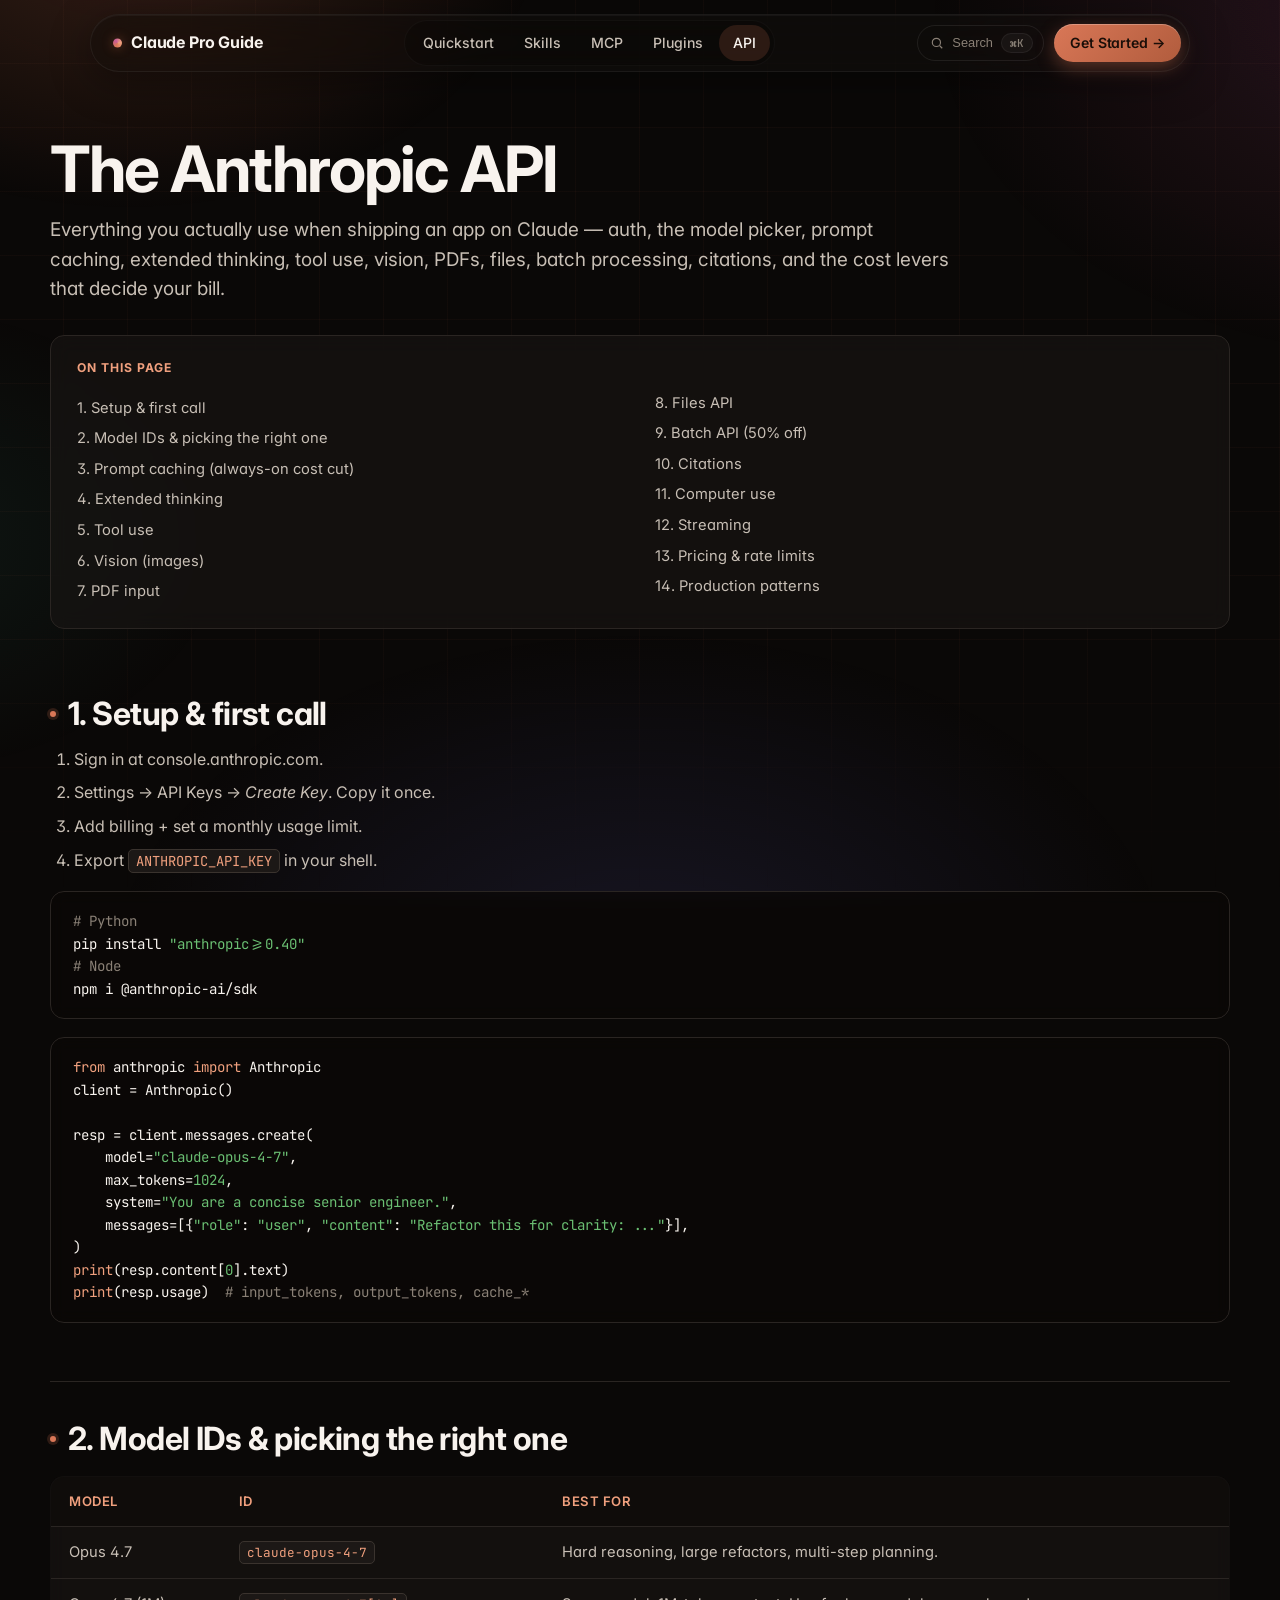
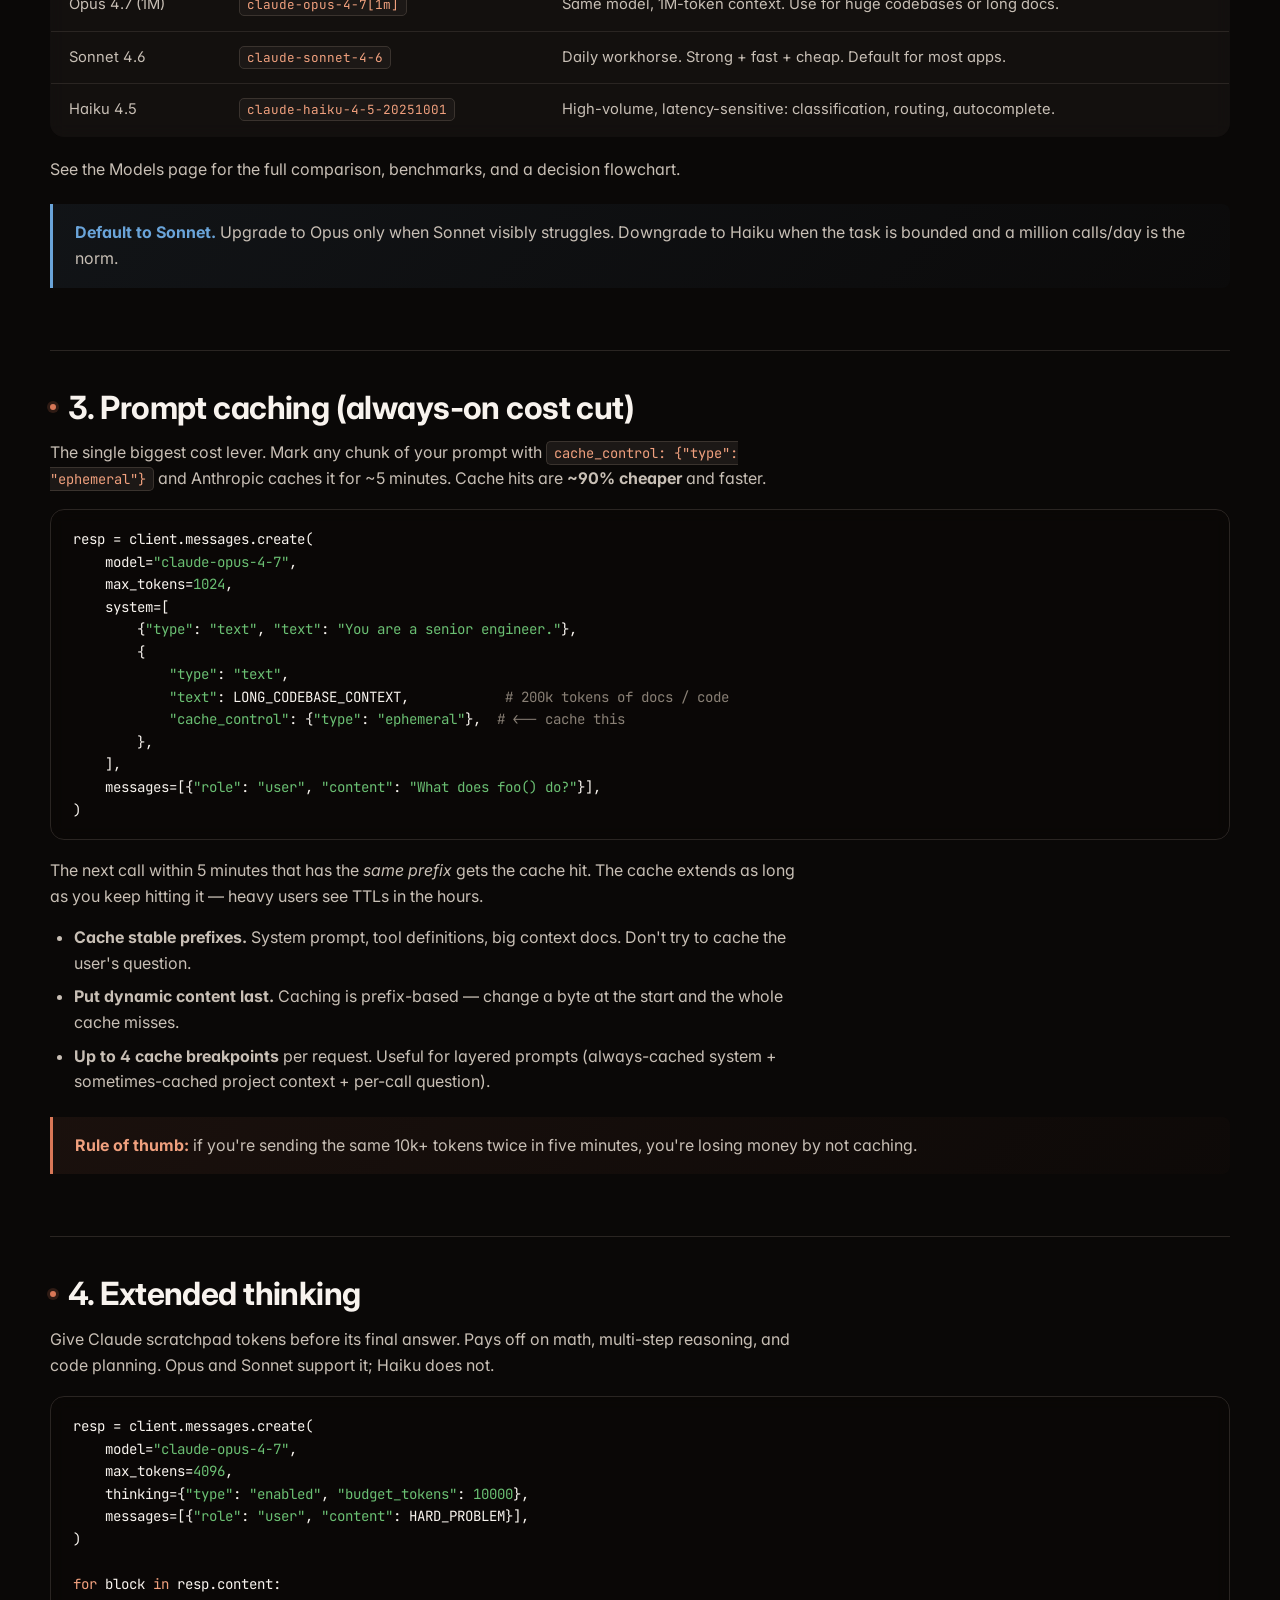
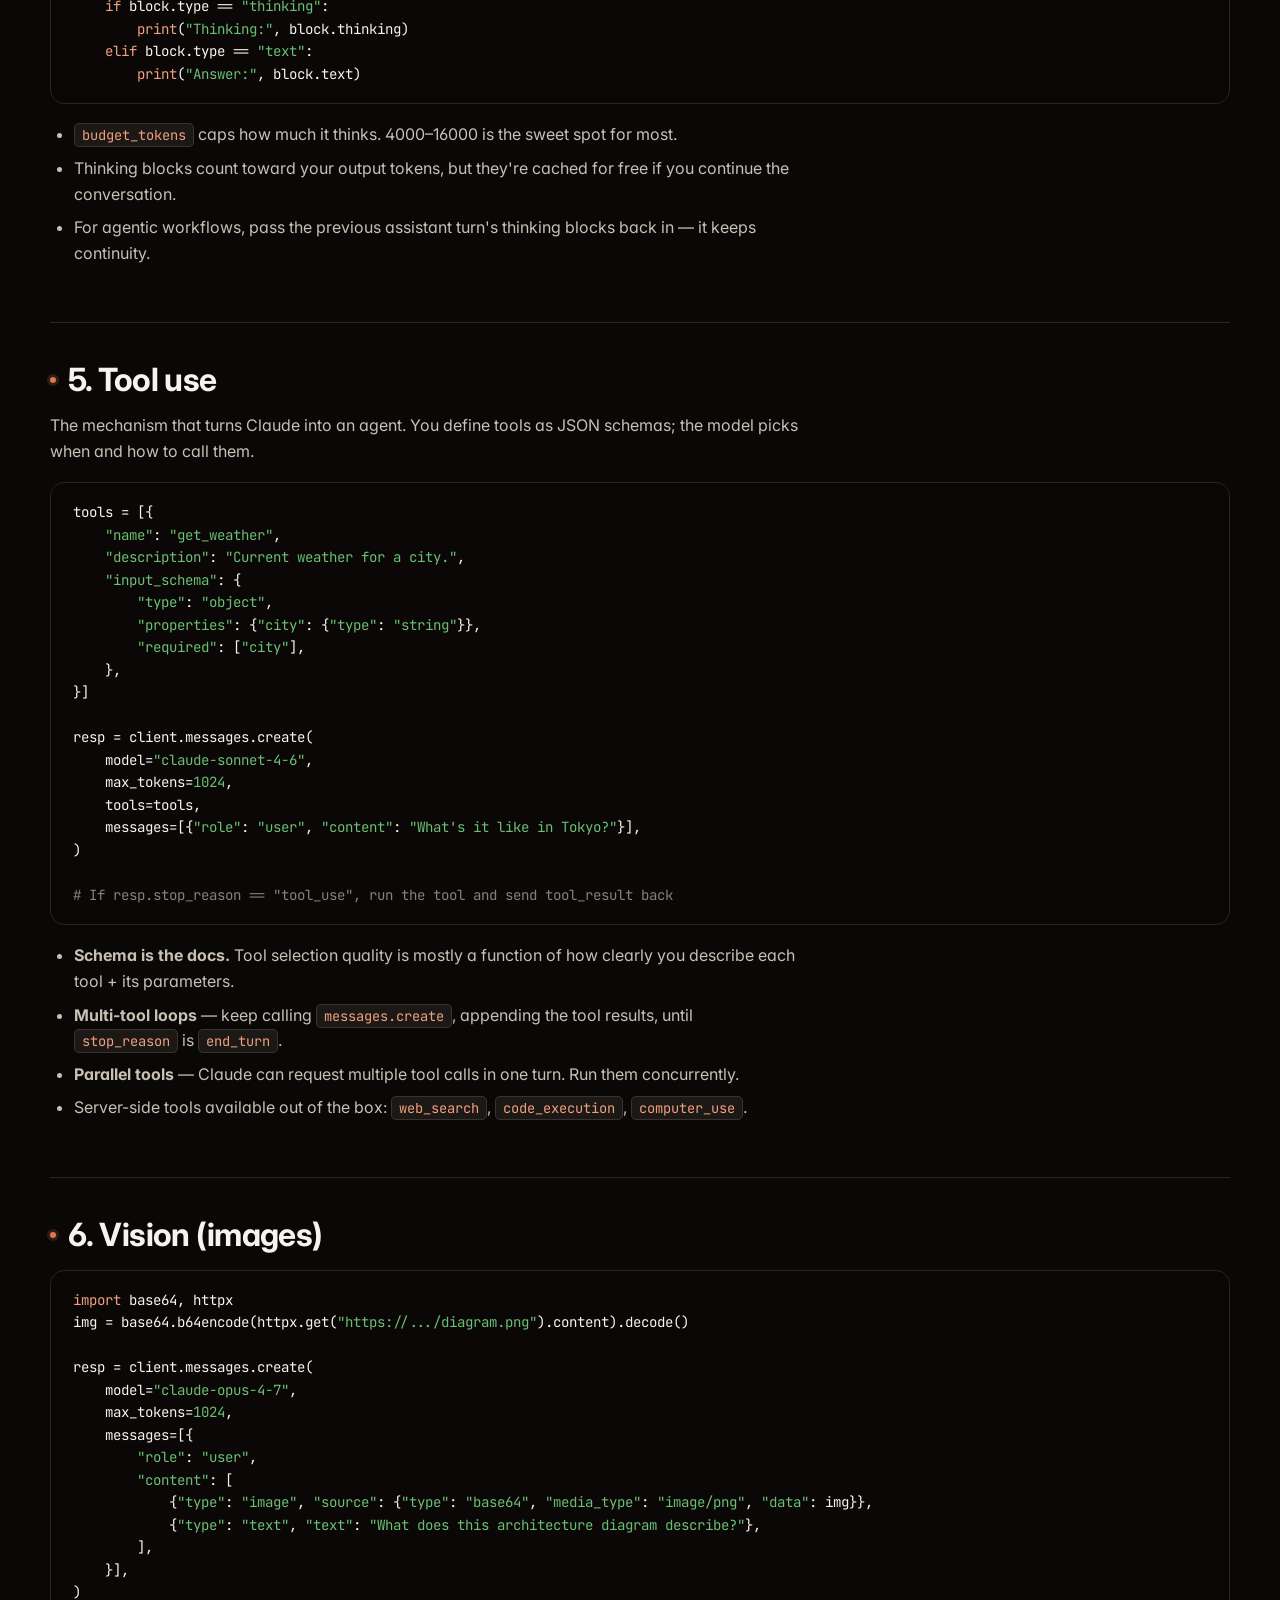
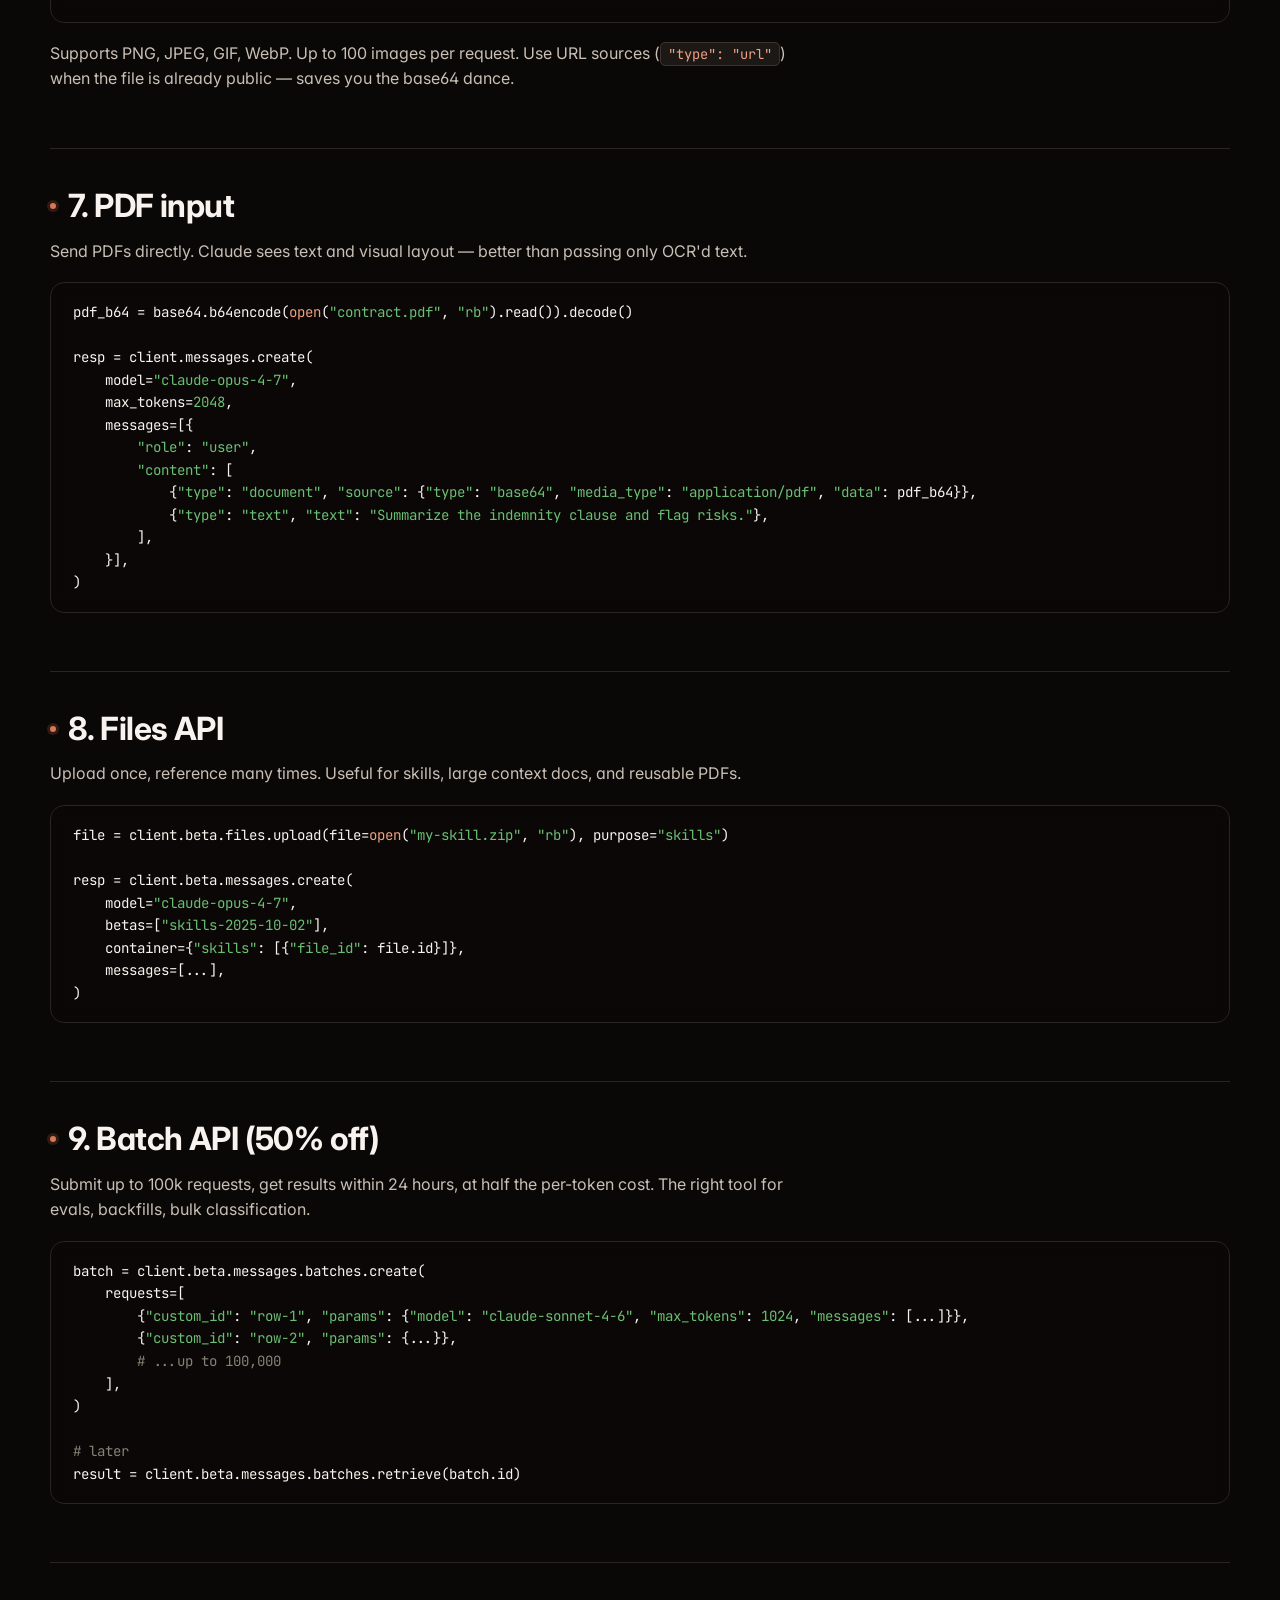
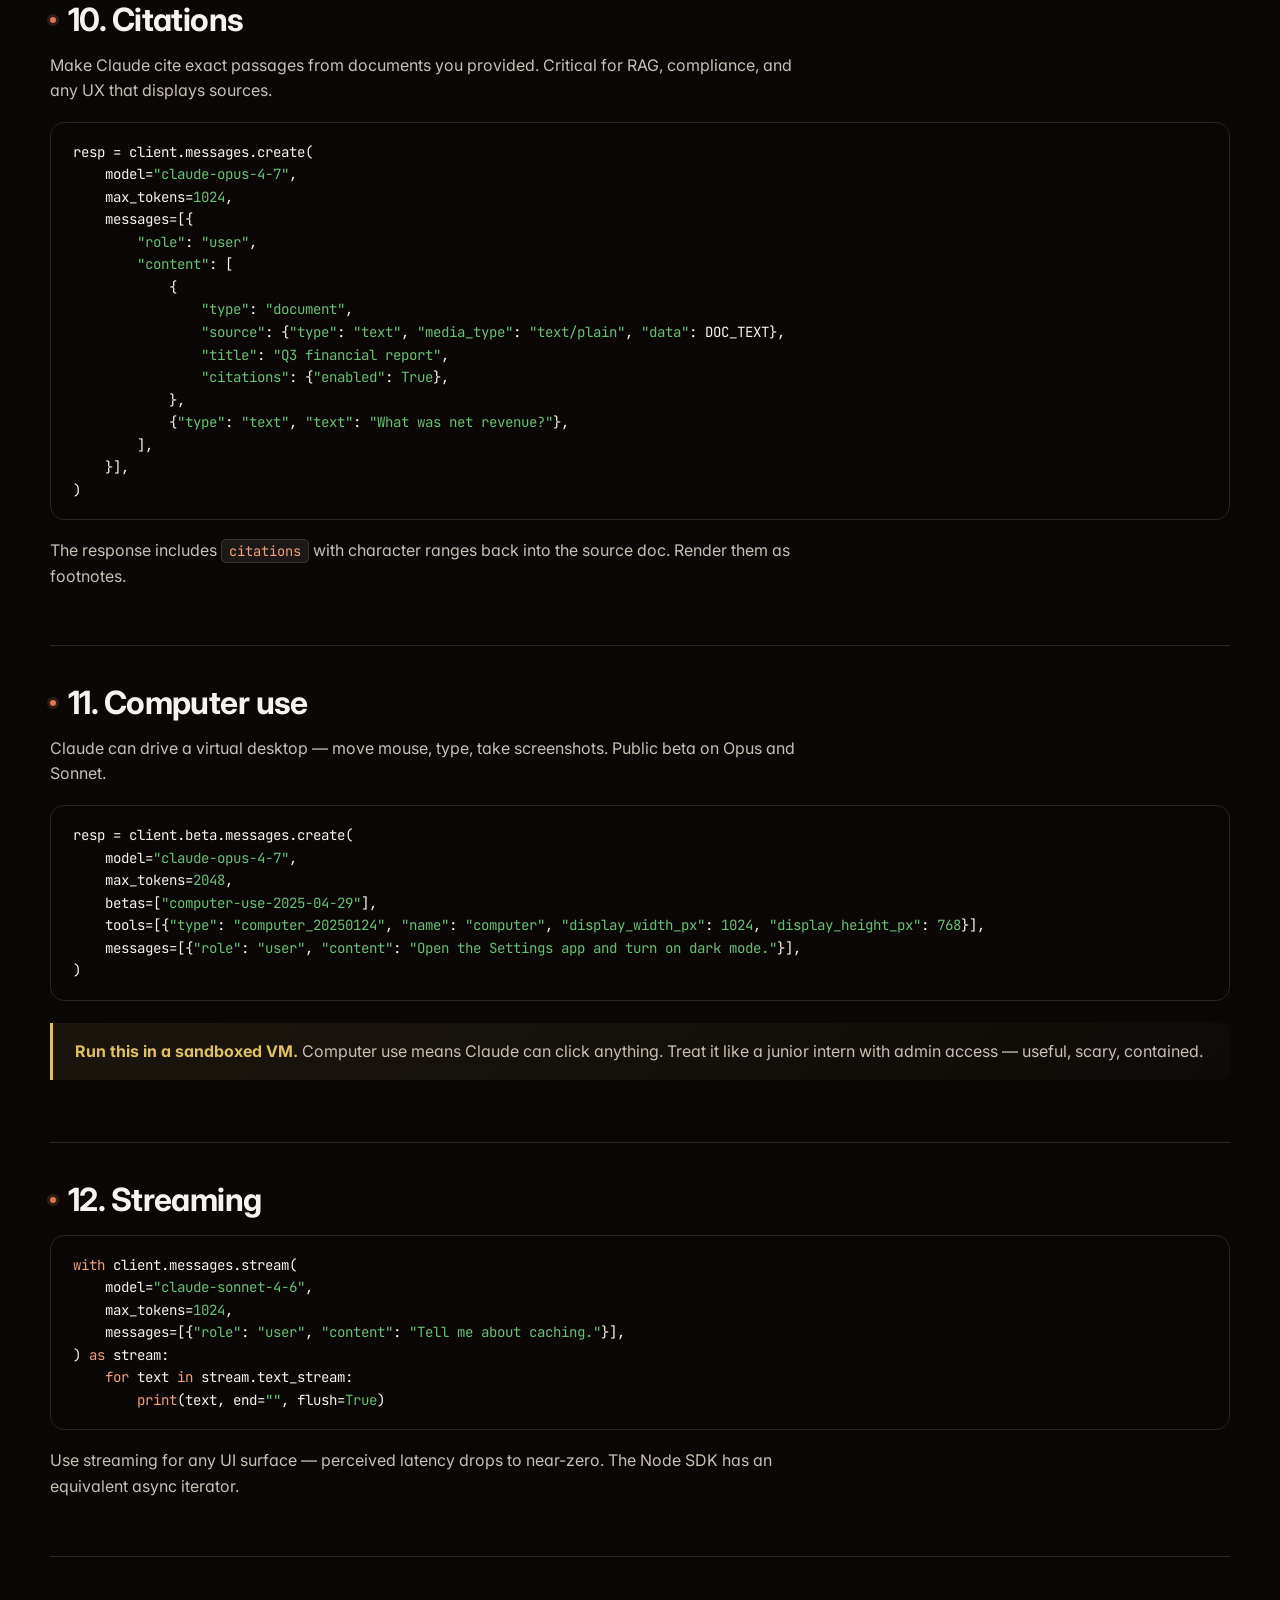
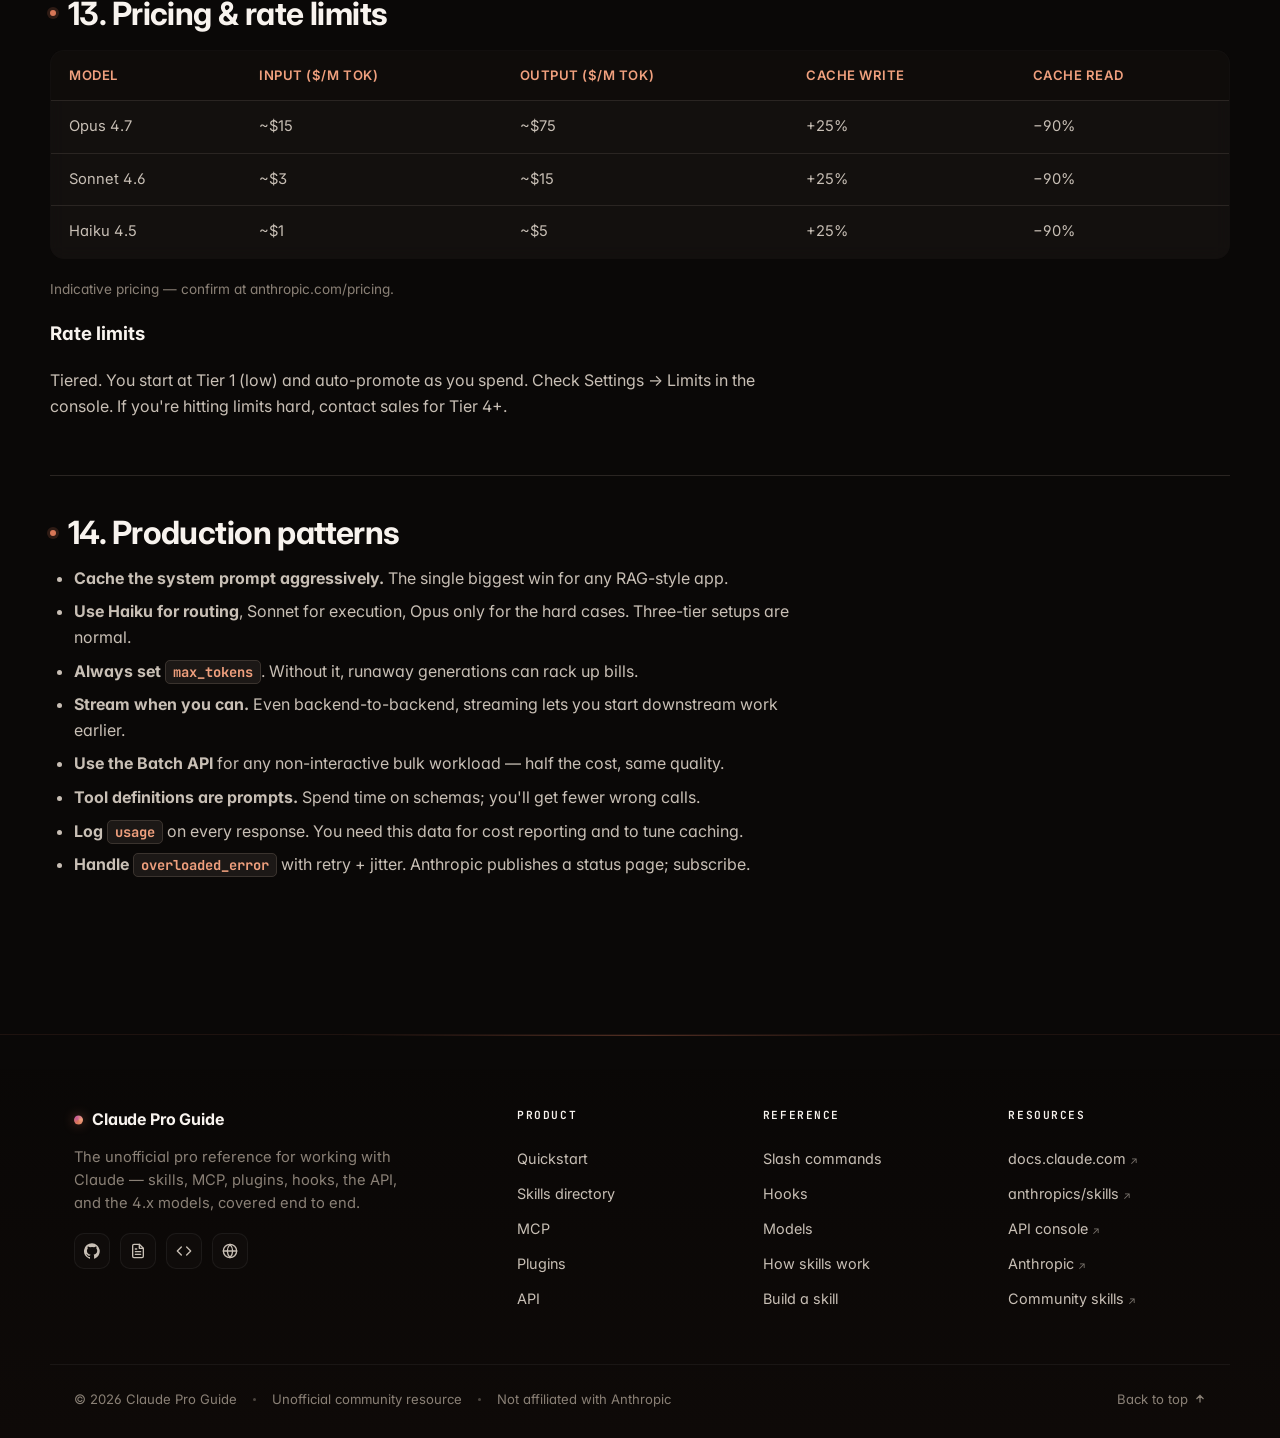
==== api.html @ 3b4f30cb "claude improvement" ====
<!doctype html>
<html lang="en">
<head>
<meta charset="utf-8" />
<meta name="viewport" content="width=device-width,initial-scale=1" />
<title>API Guide — Claude Pro Guide</title>
<meta name="description" content="Anthropic API end-to-end: auth, models, prompt caching, extended thinking, tool use, vision, PDFs, files, batch, citations, computer use, and pricing." />
<link rel="stylesheet" href="styles.css" />
<link rel="preconnect" href="https://fonts.googleapis.com" />
<link rel="preconnect" href="https://fonts.gstatic.com" crossorigin />
<link href="https://fonts.googleapis.com/css2?family=Inter:wght@400;500;600;700;800&family=JetBrains+Mono:wght@400;500;600&display=swap" rel="stylesheet" />
</head>
<body>

<div class="scroll-progress"></div>

<header class="topbar">
  <div class="container nav">
    <a href="index.html" class="brand"><span class="brand-text">Claude Pro Guide</span></a>
    <nav class="nav-links">
      <a href="quickstart.html"><span>Quickstart</span></a>
      <a href="directory.html"><span>Skills</span></a>
      <a href="mcp.html"><span>MCP</span></a>
      <a href="plugins.html"><span>Plugins</span></a>
      <a href="api.html" class="active"><span>API</span></a>
    </nav>
    <div style="display:flex;align-items:center;gap:10px;">
      <button class="kbd-hint" data-palette-trigger aria-label="Search">
        <svg width="14" height="14" viewBox="0 0 24 24" fill="none" stroke="currentColor" stroke-width="2"><circle cx="11" cy="11" r="7"/><path d="m21 21-4.3-4.3"/></svg>
        Search <kbd>⌘K</kbd>
      </button>
      <button class="menu-toggle" id="menu-toggle" aria-label="Open menu" aria-expanded="false">☰</button>
      <a class="cta" href="quickstart.html">Get Started →</a>
    </div>
  </div>
</header>

<div class="mobile-drawer" id="mobile-drawer">
  <nav>
    <a href="index.html">Home</a>
    <a href="quickstart.html">Quickstart</a>
    <a href="directory.html">Skills</a>
    <a href="mcp.html">MCP</a>
    <a href="plugins.html">Plugins</a>
    <a href="api.html" class="active">API</a>
    <a href="commands.html">Commands</a>
    <a href="hooks.html">Hooks</a>
    <a href="models.html">Models</a>
  </nav>
</div>

<main class="container install-page">
  <h1>The Anthropic API</h1>
  <p class="lede">Everything you actually use when shipping an app on Claude — auth, the model picker, prompt caching, extended thinking, tool use, vision, PDFs, files, batch processing, citations, and the cost levers that decide your bill.</p>

  <div class="toc">
    <h4>On this page</h4>
    <ul>
      <li><a href="#setup">1. Setup &amp; first call</a></li>
      <li><a href="#models">2. Model IDs &amp; picking the right one</a></li>
      <li><a href="#caching">3. Prompt caching (always-on cost cut)</a></li>
      <li><a href="#thinking">4. Extended thinking</a></li>
      <li><a href="#tools">5. Tool use</a></li>
      <li><a href="#vision">6. Vision (images)</a></li>
      <li><a href="#pdf">7. PDF input</a></li>
      <li><a href="#files">8. Files API</a></li>
      <li><a href="#batch">9. Batch API (50% off)</a></li>
      <li><a href="#citations">10. Citations</a></li>
      <li><a href="#computer">11. Computer use</a></li>
      <li><a href="#streaming">12. Streaming</a></li>
      <li><a href="#pricing">13. Pricing &amp; rate limits</a></li>
      <li><a href="#patterns">14. Production patterns</a></li>
    </ul>
  </div>

  <section id="setup">
    <h2>1. Setup &amp; first call</h2>
    <ol>
      <li>Sign in at <a href="https://console.anthropic.com" target="_blank" rel="noopener">console.anthropic.com</a>.</li>
      <li>Settings → API Keys → <em>Create Key</em>. Copy it once.</li>
      <li>Add billing + set a monthly usage limit.</li>
      <li>Export <code>ANTHROPIC_API_KEY</code> in your shell.</li>
    </ol>

<pre><span class="c-tok-com"># Python</span>
pip install <span class="c-tok-str">"anthropic&gt;=0.40"</span>
<span class="c-tok-com"># Node</span>
npm i @anthropic-ai/sdk</pre>

<pre><span class="c-tok-key">from</span> anthropic <span class="c-tok-key">import</span> Anthropic
client = Anthropic()

resp = client.messages.create(
    model=<span class="c-tok-str">"claude-opus-4-7"</span>,
    max_tokens=<span class="c-tok-str">1024</span>,
    system=<span class="c-tok-str">"You are a concise senior engineer."</span>,
    messages=[{<span class="c-tok-str">"role"</span>: <span class="c-tok-str">"user"</span>, <span class="c-tok-str">"content"</span>: <span class="c-tok-str">"Refactor this for clarity: ..."</span>}],
)
<span class="c-tok-key">print</span>(resp.content[<span class="c-tok-str">0</span>].text)
<span class="c-tok-key">print</span>(resp.usage)  <span class="c-tok-com"># input_tokens, output_tokens, cache_*</span></pre>
  </section>

  <section id="models">
    <h2>2. Model IDs &amp; picking the right one</h2>
    <table>
      <thead><tr><th>Model</th><th>ID</th><th>Best for</th></tr></thead>
      <tbody>
        <tr><td>Opus 4.7</td><td><code>claude-opus-4-7</code></td><td>Hard reasoning, large refactors, multi-step planning.</td></tr>
        <tr><td>Opus 4.7 (1M)</td><td><code>claude-opus-4-7[1m]</code></td><td>Same model, 1M-token context. Use for huge codebases or long docs.</td></tr>
        <tr><td>Sonnet 4.6</td><td><code>claude-sonnet-4-6</code></td><td>Daily workhorse. Strong + fast + cheap. Default for most apps.</td></tr>
        <tr><td>Haiku 4.5</td><td><code>claude-haiku-4-5-20251001</code></td><td>High-volume, latency-sensitive: classification, routing, autocomplete.</td></tr>
      </tbody>
    </table>
    <p>See the <a href="models.html">Models page</a> for the full comparison, benchmarks, and a decision flowchart.</p>
    <div class="callout info"><strong>Default to Sonnet.</strong> Upgrade to Opus only when Sonnet visibly struggles. Downgrade to Haiku when the task is bounded and a million calls/day is the norm.</div>
  </section>

  <section id="caching">
    <h2>3. Prompt caching (always-on cost cut)</h2>
    <p>The single biggest cost lever. Mark any chunk of your prompt with <code>cache_control: {"type": "ephemeral"}</code> and Anthropic caches it for ~5 minutes. Cache hits are <strong>~90% cheaper</strong> and faster.</p>
<pre>resp = client.messages.create(
    model=<span class="c-tok-str">"claude-opus-4-7"</span>,
    max_tokens=<span class="c-tok-str">1024</span>,
    system=[
        {<span class="c-tok-str">"type"</span>: <span class="c-tok-str">"text"</span>, <span class="c-tok-str">"text"</span>: <span class="c-tok-str">"You are a senior engineer."</span>},
        {
            <span class="c-tok-str">"type"</span>: <span class="c-tok-str">"text"</span>,
            <span class="c-tok-str">"text"</span>: LONG_CODEBASE_CONTEXT,            <span class="c-tok-com"># 200k tokens of docs / code</span>
            <span class="c-tok-str">"cache_control"</span>: {<span class="c-tok-str">"type"</span>: <span class="c-tok-str">"ephemeral"</span>},  <span class="c-tok-com"># &lt;-- cache this</span>
        },
    ],
    messages=[{<span class="c-tok-str">"role"</span>: <span class="c-tok-str">"user"</span>, <span class="c-tok-str">"content"</span>: <span class="c-tok-str">"What does foo() do?"</span>}],
)</pre>
    <p>The next call within 5 minutes that has the <em>same prefix</em> gets the cache hit. The cache extends as long as you keep hitting it — heavy users see TTLs in the hours.</p>
    <ul>
      <li><strong>Cache stable prefixes.</strong> System prompt, tool definitions, big context docs. Don't try to cache the user's question.</li>
      <li><strong>Put dynamic content last.</strong> Caching is prefix-based — change a byte at the start and the whole cache misses.</li>
      <li><strong>Up to 4 cache breakpoints</strong> per request. Useful for layered prompts (always-cached system + sometimes-cached project context + per-call question).</li>
    </ul>
    <div class="callout"><strong>Rule of thumb:</strong> if you're sending the same 10k+ tokens twice in five minutes, you're losing money by not caching.</div>
  </section>

  <section id="thinking">
    <h2>4. Extended thinking</h2>
    <p>Give Claude scratchpad tokens before its final answer. Pays off on math, multi-step reasoning, and code planning. Opus and Sonnet support it; Haiku does not.</p>
<pre>resp = client.messages.create(
    model=<span class="c-tok-str">"claude-opus-4-7"</span>,
    max_tokens=<span class="c-tok-str">4096</span>,
    thinking={<span class="c-tok-str">"type"</span>: <span class="c-tok-str">"enabled"</span>, <span class="c-tok-str">"budget_tokens"</span>: <span class="c-tok-str">10000</span>},
    messages=[{<span class="c-tok-str">"role"</span>: <span class="c-tok-str">"user"</span>, <span class="c-tok-str">"content"</span>: HARD_PROBLEM}],
)

<span class="c-tok-key">for</span> block <span class="c-tok-key">in</span> resp.content:
    <span class="c-tok-key">if</span> block.type == <span class="c-tok-str">"thinking"</span>:
        <span class="c-tok-key">print</span>(<span class="c-tok-str">"Thinking:"</span>, block.thinking)
    <span class="c-tok-key">elif</span> block.type == <span class="c-tok-str">"text"</span>:
        <span class="c-tok-key">print</span>(<span class="c-tok-str">"Answer:"</span>, block.text)</pre>
    <ul>
      <li><code>budget_tokens</code> caps how much it thinks. 4000–16000 is the sweet spot for most.</li>
      <li>Thinking blocks count toward your output tokens, but they're cached for free if you continue the conversation.</li>
      <li>For agentic workflows, pass the previous assistant turn's thinking blocks back in — it keeps continuity.</li>
    </ul>
  </section>

  <section id="tools">
    <h2>5. Tool use</h2>
    <p>The mechanism that turns Claude into an agent. You define tools as JSON schemas; the model picks when and how to call them.</p>
<pre>tools = [{
    <span class="c-tok-str">"name"</span>: <span class="c-tok-str">"get_weather"</span>,
    <span class="c-tok-str">"description"</span>: <span class="c-tok-str">"Current weather for a city."</span>,
    <span class="c-tok-str">"input_schema"</span>: {
        <span class="c-tok-str">"type"</span>: <span class="c-tok-str">"object"</span>,
        <span class="c-tok-str">"properties"</span>: {<span class="c-tok-str">"city"</span>: {<span class="c-tok-str">"type"</span>: <span class="c-tok-str">"string"</span>}},
        <span class="c-tok-str">"required"</span>: [<span class="c-tok-str">"city"</span>],
    },
}]

resp = client.messages.create(
    model=<span class="c-tok-str">"claude-sonnet-4-6"</span>,
    max_tokens=<span class="c-tok-str">1024</span>,
    tools=tools,
    messages=[{<span class="c-tok-str">"role"</span>: <span class="c-tok-str">"user"</span>, <span class="c-tok-str">"content"</span>: <span class="c-tok-str">"What's it like in Tokyo?"</span>}],
)

<span class="c-tok-com"># If resp.stop_reason == "tool_use", run the tool and send tool_result back</span></pre>
    <ul>
      <li><strong>Schema is the docs.</strong> Tool selection quality is mostly a function of how clearly you describe each tool + its parameters.</li>
      <li><strong>Multi-tool loops</strong> — keep calling <code>messages.create</code>, appending the tool results, until <code>stop_reason</code> is <code>end_turn</code>.</li>
      <li><strong>Parallel tools</strong> — Claude can request multiple tool calls in one turn. Run them concurrently.</li>
      <li>Server-side tools available out of the box: <code>web_search</code>, <code>code_execution</code>, <code>computer_use</code>.</li>
    </ul>
  </section>

  <section id="vision">
    <h2>6. Vision (images)</h2>
<pre><span class="c-tok-key">import</span> base64, httpx
img = base64.b64encode(httpx.get(<span class="c-tok-str">"https://.../diagram.png"</span>).content).decode()

resp = client.messages.create(
    model=<span class="c-tok-str">"claude-opus-4-7"</span>,
    max_tokens=<span class="c-tok-str">1024</span>,
    messages=[{
        <span class="c-tok-str">"role"</span>: <span class="c-tok-str">"user"</span>,
        <span class="c-tok-str">"content"</span>: [
            {<span class="c-tok-str">"type"</span>: <span class="c-tok-str">"image"</span>, <span class="c-tok-str">"source"</span>: {<span class="c-tok-str">"type"</span>: <span class="c-tok-str">"base64"</span>, <span class="c-tok-str">"media_type"</span>: <span class="c-tok-str">"image/png"</span>, <span class="c-tok-str">"data"</span>: img}},
            {<span class="c-tok-str">"type"</span>: <span class="c-tok-str">"text"</span>, <span class="c-tok-str">"text"</span>: <span class="c-tok-str">"What does this architecture diagram describe?"</span>},
        ],
    }],
)</pre>
    <p>Supports PNG, JPEG, GIF, WebP. Up to 100 images per request. Use URL sources (<code>"type": "url"</code>) when the file is already public — saves you the base64 dance.</p>
  </section>

  <section id="pdf">
    <h2>7. PDF input</h2>
    <p>Send PDFs directly. Claude sees text and visual layout — better than passing only OCR'd text.</p>
<pre>pdf_b64 = base64.b64encode(<span class="c-tok-key">open</span>(<span class="c-tok-str">"contract.pdf"</span>, <span class="c-tok-str">"rb"</span>).read()).decode()

resp = client.messages.create(
    model=<span class="c-tok-str">"claude-opus-4-7"</span>,
    max_tokens=<span class="c-tok-str">2048</span>,
    messages=[{
        <span class="c-tok-str">"role"</span>: <span class="c-tok-str">"user"</span>,
        <span class="c-tok-str">"content"</span>: [
            {<span class="c-tok-str">"type"</span>: <span class="c-tok-str">"document"</span>, <span class="c-tok-str">"source"</span>: {<span class="c-tok-str">"type"</span>: <span class="c-tok-str">"base64"</span>, <span class="c-tok-str">"media_type"</span>: <span class="c-tok-str">"application/pdf"</span>, <span class="c-tok-str">"data"</span>: pdf_b64}},
            {<span class="c-tok-str">"type"</span>: <span class="c-tok-str">"text"</span>, <span class="c-tok-str">"text"</span>: <span class="c-tok-str">"Summarize the indemnity clause and flag risks."</span>},
        ],
    }],
)</pre>
  </section>

  <section id="files">
    <h2>8. Files API</h2>
    <p>Upload once, reference many times. Useful for skills, large context docs, and reusable PDFs.</p>
<pre>file = client.beta.files.upload(file=<span class="c-tok-key">open</span>(<span class="c-tok-str">"my-skill.zip"</span>, <span class="c-tok-str">"rb"</span>), purpose=<span class="c-tok-str">"skills"</span>)

resp = client.beta.messages.create(
    model=<span class="c-tok-str">"claude-opus-4-7"</span>,
    betas=[<span class="c-tok-str">"skills-2025-10-02"</span>],
    container={<span class="c-tok-str">"skills"</span>: [{<span class="c-tok-str">"file_id"</span>: file.id}]},
    messages=[...],
)</pre>
  </section>

  <section id="batch">
    <h2>9. Batch API (50% off)</h2>
    <p>Submit up to 100k requests, get results within 24 hours, at half the per-token cost. The right tool for evals, backfills, bulk classification.</p>
<pre>batch = client.beta.messages.batches.create(
    requests=[
        {<span class="c-tok-str">"custom_id"</span>: <span class="c-tok-str">"row-1"</span>, <span class="c-tok-str">"params"</span>: {<span class="c-tok-str">"model"</span>: <span class="c-tok-str">"claude-sonnet-4-6"</span>, <span class="c-tok-str">"max_tokens"</span>: <span class="c-tok-str">1024</span>, <span class="c-tok-str">"messages"</span>: [...]}},
        {<span class="c-tok-str">"custom_id"</span>: <span class="c-tok-str">"row-2"</span>, <span class="c-tok-str">"params"</span>: {...}},
        <span class="c-tok-com"># ...up to 100,000</span>
    ],
)

<span class="c-tok-com"># later</span>
result = client.beta.messages.batches.retrieve(batch.id)</pre>
  </section>

  <section id="citations">
    <h2>10. Citations</h2>
    <p>Make Claude cite exact passages from documents you provided. Critical for RAG, compliance, and any UX that displays sources.</p>
<pre>resp = client.messages.create(
    model=<span class="c-tok-str">"claude-opus-4-7"</span>,
    max_tokens=<span class="c-tok-str">1024</span>,
    messages=[{
        <span class="c-tok-str">"role"</span>: <span class="c-tok-str">"user"</span>,
        <span class="c-tok-str">"content"</span>: [
            {
                <span class="c-tok-str">"type"</span>: <span class="c-tok-str">"document"</span>,
                <span class="c-tok-str">"source"</span>: {<span class="c-tok-str">"type"</span>: <span class="c-tok-str">"text"</span>, <span class="c-tok-str">"media_type"</span>: <span class="c-tok-str">"text/plain"</span>, <span class="c-tok-str">"data"</span>: DOC_TEXT},
                <span class="c-tok-str">"title"</span>: <span class="c-tok-str">"Q3 financial report"</span>,
                <span class="c-tok-str">"citations"</span>: {<span class="c-tok-str">"enabled"</span>: <span class="c-tok-str">True</span>},
            },
            {<span class="c-tok-str">"type"</span>: <span class="c-tok-str">"text"</span>, <span class="c-tok-str">"text"</span>: <span class="c-tok-str">"What was net revenue?"</span>},
        ],
    }],
)</pre>
    <p>The response includes <code>citations</code> with character ranges back into the source doc. Render them as footnotes.</p>
  </section>

  <section id="computer">
    <h2>11. Computer use</h2>
    <p>Claude can drive a virtual desktop — move mouse, type, take screenshots. Public beta on Opus and Sonnet.</p>
<pre>resp = client.beta.messages.create(
    model=<span class="c-tok-str">"claude-opus-4-7"</span>,
    max_tokens=<span class="c-tok-str">2048</span>,
    betas=[<span class="c-tok-str">"computer-use-2025-04-29"</span>],
    tools=[{<span class="c-tok-str">"type"</span>: <span class="c-tok-str">"computer_20250124"</span>, <span class="c-tok-str">"name"</span>: <span class="c-tok-str">"computer"</span>, <span class="c-tok-str">"display_width_px"</span>: <span class="c-tok-str">1024</span>, <span class="c-tok-str">"display_height_px"</span>: <span class="c-tok-str">768</span>}],
    messages=[{<span class="c-tok-str">"role"</span>: <span class="c-tok-str">"user"</span>, <span class="c-tok-str">"content"</span>: <span class="c-tok-str">"Open the Settings app and turn on dark mode."</span>}],
)</pre>
    <div class="callout warn"><strong>Run this in a sandboxed VM.</strong> Computer use means Claude can click anything. Treat it like a junior intern with admin access — useful, scary, contained.</div>
  </section>

  <section id="streaming">
    <h2>12. Streaming</h2>
<pre><span class="c-tok-key">with</span> client.messages.stream(
    model=<span class="c-tok-str">"claude-sonnet-4-6"</span>,
    max_tokens=<span class="c-tok-str">1024</span>,
    messages=[{<span class="c-tok-str">"role"</span>: <span class="c-tok-str">"user"</span>, <span class="c-tok-str">"content"</span>: <span class="c-tok-str">"Tell me about caching."</span>}],
) <span class="c-tok-key">as</span> stream:
    <span class="c-tok-key">for</span> text <span class="c-tok-key">in</span> stream.text_stream:
        <span class="c-tok-key">print</span>(text, end=<span class="c-tok-str">""</span>, flush=<span class="c-tok-str">True</span>)</pre>
    <p>Use streaming for any UI surface — perceived latency drops to near-zero. The Node SDK has an equivalent async iterator.</p>
  </section>

  <section id="pricing">
    <h2>13. Pricing &amp; rate limits</h2>
    <table>
      <thead><tr><th>Model</th><th>Input ($/M tok)</th><th>Output ($/M tok)</th><th>Cache write</th><th>Cache read</th></tr></thead>
      <tbody>
        <tr><td>Opus 4.7</td><td>~$15</td><td>~$75</td><td>+25%</td><td>−90%</td></tr>
        <tr><td>Sonnet 4.6</td><td>~$3</td><td>~$15</td><td>+25%</td><td>−90%</td></tr>
        <tr><td>Haiku 4.5</td><td>~$1</td><td>~$5</td><td>+25%</td><td>−90%</td></tr>
      </tbody>
    </table>
    <p class="muted small">Indicative pricing — confirm at <a href="https://www.anthropic.com/pricing" target="_blank" rel="noopener">anthropic.com/pricing</a>.</p>
    <h3>Rate limits</h3>
    <p>Tiered. You start at Tier 1 (low) and auto-promote as you spend. Check Settings → Limits in the console. If you're hitting limits hard, contact sales for Tier 4+.</p>
  </section>

  <section id="patterns">
    <h2>14. Production patterns</h2>
    <ul>
      <li><strong>Cache the system prompt aggressively.</strong> The single biggest win for any RAG-style app.</li>
      <li><strong>Use Haiku for routing</strong>, Sonnet for execution, Opus only for the hard cases. Three-tier setups are normal.</li>
      <li><strong>Always set <code>max_tokens</code></strong>. Without it, runaway generations can rack up bills.</li>
      <li><strong>Stream when you can.</strong> Even backend-to-backend, streaming lets you start downstream work earlier.</li>
      <li><strong>Use the Batch API</strong> for any non-interactive bulk workload — half the cost, same quality.</li>
      <li><strong>Tool definitions are prompts.</strong> Spend time on schemas; you'll get fewer wrong calls.</li>
      <li><strong>Log <code>usage</code></strong> on every response. You need this data for cost reporting and to tune caching.</li>
      <li><strong>Handle <code>overloaded_error</code></strong> with retry + jitter. Anthropic publishes a status page; subscribe.</li>
    </ul>
  </section>
</main>

<footer class="footer">
  <div class="container footer-grid">
    <div class="footer-brand">
      <div class="footer-logo">
        <strong>Claude Pro Guide</strong>
      </div>
      <p>The unofficial pro reference for working with Claude — skills, MCP, plugins, hooks, the API, and the 4.x models, covered end to end.</p>
      <div class="footer-social">
        <a href="https://github.com/anthropics/skills" target="_blank" rel="noopener" aria-label="anthropics/skills on GitHub">
          <svg viewBox="0 0 24 24" fill="currentColor"><path d="M12 .3a12 12 0 0 0-3.8 23.4c.6.1.8-.3.8-.6v-2.2c-3.3.7-4-1.6-4-1.6-.6-1.4-1.4-1.8-1.4-1.8-1-.7.1-.7.1-.7 1.2 0 1.9 1.2 1.9 1.2 1 1.8 2.8 1.3 3.5 1 .1-.8.4-1.3.8-1.6-2.7-.3-5.5-1.3-5.5-6 0-1.2.5-2.3 1.3-3.1-.2-.4-.6-1.6 0-3.2 0 0 1-.3 3.4 1.2a11.5 11.5 0 0 1 6 0c2.3-1.5 3.3-1.2 3.3-1.2.7 1.6.2 2.8.1 3.2.8.8 1.3 1.9 1.3 3.1 0 4.6-2.8 5.7-5.5 6 .5.4.8 1.1.8 2.2v3.3c0 .3.2.7.8.6A12 12 0 0 0 12 .3"/></svg>
        </a>
        <a href="https://docs.claude.com" target="_blank" rel="noopener" aria-label="Claude documentation">
          <svg viewBox="0 0 24 24" fill="none" stroke="currentColor" stroke-width="2" stroke-linecap="round" stroke-linejoin="round"><path d="M14 2H6a2 2 0 0 0-2 2v16a2 2 0 0 0 2 2h12a2 2 0 0 0 2-2V8z"/><polyline points="14 2 14 8 20 8"/><line x1="16" y1="13" x2="8" y2="13"/><line x1="16" y1="17" x2="8" y2="17"/><line x1="10" y1="9" x2="8" y2="9"/></svg>
        </a>
        <a href="https://console.anthropic.com" target="_blank" rel="noopener" aria-label="Anthropic API console">
          <svg viewBox="0 0 24 24" fill="none" stroke="currentColor" stroke-width="2" stroke-linecap="round" stroke-linejoin="round"><polyline points="16 18 22 12 16 6"/><polyline points="8 6 2 12 8 18"/></svg>
        </a>
        <a href="https://www.anthropic.com" target="_blank" rel="noopener" aria-label="Anthropic">
          <svg viewBox="0 0 24 24" fill="none" stroke="currentColor" stroke-width="2" stroke-linecap="round" stroke-linejoin="round"><circle cx="12" cy="12" r="10"/><line x1="2" y1="12" x2="22" y2="12"/><path d="M12 2a15.3 15.3 0 0 1 4 10 15.3 15.3 0 0 1-4 10 15.3 15.3 0 0 1-4-10 15.3 15.3 0 0 1 4-10z"/></svg>
        </a>
      </div>
    </div>

    <div class="footer-col">
      <h4>Product</h4>
      <a href="quickstart.html">Quickstart</a>
      <a href="directory.html">Skills directory</a>
      <a href="mcp.html">MCP</a>
      <a href="plugins.html">Plugins</a>
      <a href="api.html">API</a>
    </div>

    <div class="footer-col">
      <h4>Reference</h4>
      <a href="commands.html">Slash commands</a>
      <a href="hooks.html">Hooks</a>
      <a href="models.html">Models</a>
      <a href="guide.html">How skills work</a>
      <a href="create.html">Build a skill</a>
    </div>

    <div class="footer-col">
      <h4>Resources</h4>
      <a href="https://docs.claude.com" target="_blank" rel="noopener">docs.claude.com<span class="ext">↗</span></a>
      <a href="https://github.com/anthropics/skills" target="_blank" rel="noopener">anthropics/skills<span class="ext">↗</span></a>
      <a href="https://console.anthropic.com" target="_blank" rel="noopener">API console<span class="ext">↗</span></a>
      <a href="https://www.anthropic.com" target="_blank" rel="noopener">Anthropic<span class="ext">↗</span></a>
      <a href="https://github.com/topics/claude-skills" target="_blank" rel="noopener">Community skills<span class="ext">↗</span></a>
    </div>
  </div>

  <div class="container footer-bottom">
    <div class="footer-meta">
      <span>© 2026 Claude Pro Guide</span>
      <span class="sep"></span>
      <span>Unofficial community resource</span>
      <span class="sep"></span>
      <span>Not affiliated with Anthropic</span>
    </div>
    <a class="footer-back-top" href="#top">Back to top
      <svg width="12" height="12" viewBox="0 0 24 24" fill="none" stroke="currentColor" stroke-width="2.5"><path d="M12 19V5M5 12l7-7 7 7"/></svg>
    </a>
  </div>
</footer>

<button class="fab" id="fab" aria-label="Back to top">
  <svg width="18" height="18" viewBox="0 0 24 24" fill="none" stroke="currentColor" stroke-width="2.5"><path d="M12 19V5M5 12l7-7 7 7"/></svg>
</button>

<div class="palette-backdrop" id="palette-backdrop" role="dialog" aria-label="Search">
  <div class="palette">
    <div class="palette-search">
      <svg width="18" height="18" viewBox="0 0 24 24" fill="none" stroke="currentColor" stroke-width="2"><circle cx="11" cy="11" r="7"/><path d="m21 21-4.3-4.3"/></svg>
      <label for="palette-input" class="sr-only">Search skills</label>
      <input id="palette-input" type="text" placeholder="Search 101 skills — name, trigger, description…" aria-label="Search skills" autocomplete="off" />
      <span class="esc">esc</span>
    </div>
    <div class="palette-results" id="palette-results"></div>
  </div>
</div>

<script src="skills-data.js"></script>
<script src="script.js"></script>
</body>
</html>
---- styles.css ----
/* ============================================================
   Claude Skills Directory — modern UI system
   ============================================================ */
*, *::before, *::after { box-sizing: border-box; }

:root {
  --bg: #0a0807;
  --bg-2: #14110f;
  --bg-3: #1c1816;
  --panel: #1a1714cc;          /* tinted, used with backdrop blur */
  --panel-solid: #1a1714;
  --border: #2a2522;
  --border-2: #3a332e;
  --border-glow: rgba(217,119,87,.35);

  --text: #f8f3ee;
  --text-2: #c8bfb5;
  --muted: #8a8076;

  --accent: #d97757;
  --accent-2: #f0a07e;
  --accent-3: #b15c3d;

  --aurora-1: #d97757;
  --aurora-2: #c75b96;
  --aurora-3: #7e80f0;
  --aurora-4: #5ed3b4;

  --green: #6bbf73;
  --yellow: #e0c060;
  --red: #d96868;
  --blue: #6aa4d9;
  --purple: #a87fd9;

  --shadow-sm: 0 2px 10px rgba(0,0,0,.25);
  --shadow-md: 0 8px 30px rgba(0,0,0,.4);
  --shadow-lg: 0 24px 60px rgba(0,0,0,.5);
  --glow: 0 0 40px rgba(217,119,87,.25);

  --r-sm: 8px; --r-md: 14px; --r-lg: 20px; --r-xl: 28px;
  --maxw: 1180px;

  --easing: cubic-bezier(.2,.8,.2,1);
  --easing-snappy: cubic-bezier(.4,1.4,.4,1);
}

html { scroll-behavior: smooth; }

/* ============================================================
   FRAMER DESIGN SYSTEM — global overrides
   Marketing-site aesthetic: huge display type, pill buttons,
   grid background, alternating section tints, soft motion.
   ============================================================ */

:root {
  --framer-radius-pill: 999px;
  --framer-radius-card: 16px;
  --framer-radius-block: 24px;

  --framer-display: clamp(3rem, 7.5vw, 6.5rem);
  --framer-h2: clamp(2.2rem, 4.2vw, 3.4rem);

  --framer-grid-color: rgba(217,119,87,.04);
  --framer-tint-warm: rgba(217,119,87,.025);
  --framer-tint-cool: rgba(126,128,240,.022);

  --framer-spring: cubic-bezier(.32, 1.6, .58, 1);
}

/* ===== Accessibility: focus-visible rings (UI/UX Pro Max: focus-states) ===== */
:focus { outline: none; }
button:focus-visible,
a:focus-visible,
[role="button"]:focus-visible,
[tabindex]:focus-visible {
  outline: none;
  box-shadow: 0 0 0 2px var(--bg), 0 0 0 4px var(--accent);
  border-radius: inherit;
}
input:focus-visible, textarea:focus-visible {
  outline: none;
  box-shadow: 0 0 0 2px rgba(217,119,87,.4);
}
.skill-card:focus-visible, .bento-card:focus-visible, .install-card:focus-visible {
  outline: none;
  border-color: var(--accent);
  box-shadow: 0 0 0 4px rgba(217,119,87,.2), var(--shadow-md);
}
.btn-primary:focus-visible, .cta:focus-visible, .filter-btn:focus-visible {
  box-shadow: 0 0 0 4px rgba(217,119,87,.3), 0 6px 18px rgba(217,119,87,.35);
}
.search-bar:focus-within { /* already styled */ }
/* visually-hidden helper for labels */
.sr-only {
  position: absolute; width: 1px; height: 1px; padding: 0; margin: -1px;
  overflow: hidden; clip: rect(0,0,0,0); white-space: nowrap; border: 0;
}
html, body { margin: 0; padding: 0; }
body {
  font-family: 'Inter', system-ui, -apple-system, Segoe UI, sans-serif;
  background: var(--bg);
  color: var(--text);
  line-height: 1.6;
  -webkit-font-smoothing: antialiased;
  font-feature-settings: 'ss01', 'cv11';
  overflow-x: hidden;
  position: relative;
}

/* ===== Background: animated aurora mesh + noise overlay ===== */
body::before {
  content: "";
  position: fixed; inset: 0; z-index: -2; pointer-events: none;
  background:
    radial-gradient(700px 500px at 10% -10%, rgba(217,119,87,.20), transparent 60%),
    radial-gradient(800px 600px at 110% 0%,  rgba(199, 91,150,.14), transparent 60%),
    radial-gradient(900px 600px at 50% 110%, rgba(126,128,240,.12), transparent 60%),
    radial-gradient(600px 400px at -10% 60%, rgba( 94,211,180,.08), transparent 60%);
  filter: saturate(120%);
  animation: aurora 18s ease-in-out infinite alternate;
}
@keyframes aurora {
  0%   { transform: translate3d(0,0,0)   scale(1); }
  50%  { transform: translate3d(-20px,-10px,0) scale(1.05); }
  100% { transform: translate3d(20px,10px,0)   scale(1); }
}
body::after {
  content: "";
  position: fixed; inset: 0; z-index: -1; pointer-events: none;
  background-image: url("data:image/svg+xml;utf8,<svg xmlns='http://www.w3.org/2000/svg' width='160' height='160'><filter id='n'><feTurbulence type='fractalNoise' baseFrequency='.9' numOctaves='2' stitchTiles='stitch'/><feColorMatrix values='0 0 0 0 0 0 0 0 0 0 0 0 0 0 0 0 0 0 .35 0'/></filter><rect width='100%' height='100%' filter='url(%23n)'/></svg>");
  opacity: .55; mix-blend-mode: overlay;
}

a { color: inherit; text-decoration: none; }
img { max-width: 100%; display: block; }
code, pre { font-family: 'JetBrains Mono', ui-monospace, Menlo, Consolas, monospace; }
p { color: var(--text-2); }
::selection { background: rgba(217,119,87,.4); color: #fff; }

.container { max-width: var(--maxw); margin: 0 auto; padding: 0 24px; position: relative; }

/* ===== Sticky scroll progress bar ===== */
.scroll-progress {
  position: fixed; top: 0; left: 0; height: 3px; z-index: 100;
  background: linear-gradient(90deg, var(--aurora-1), var(--aurora-2), var(--aurora-3));
  width: 0%; transition: width .1s linear;
  box-shadow: 0 0 12px rgba(217,119,87,.6);
}

/* ===== Topbar ===== */
.topbar {
  position: sticky; top: 0; z-index: 50;
  background: rgba(10,8,7,.7);
  backdrop-filter: blur(20px) saturate(180%);
  -webkit-backdrop-filter: blur(20px) saturate(180%);
  border-bottom: 1px solid var(--border);
}
.nav { display: flex; align-items: center; justify-content: space-between; height: 64px; gap: 24px; }

.brand { display: flex; align-items: center; gap: 11px; font-weight: 700; font-size: 1.02rem; letter-spacing: -.01em; }
.brand-mark {
  width: 32px; height: 32px; border-radius: 9px;
  background: conic-gradient(from 200deg at 50% 50%, var(--accent), var(--accent-3), var(--accent-2), var(--accent));
  color: #1a0e08; display: grid; place-items: center; font-weight: 800;
  box-shadow: 0 6px 18px rgba(217,119,87,.45), inset 0 1px 0 rgba(255,255,255,.25);
  position: relative;
}
.brand-mark::after {
  content: ""; position: absolute; inset: 0; border-radius: inherit;
  background: radial-gradient(circle at 30% 25%, rgba(255,255,255,.5), transparent 50%);
  pointer-events: none;
}
.brand-mark.small { width: 26px; height: 26px; font-size: .82rem; display: inline-grid; vertical-align: middle; margin-right: 8px; }

.nav-links { display: flex; gap: 4px; }
.nav-links a {
  padding: 9px 14px; border-radius: 10px; color: var(--text-2);
  font-size: .92rem; font-weight: 500; position: relative;
  transition: color .2s var(--easing);
}
.nav-links a::before {
  content: ""; position: absolute; inset: 0; border-radius: inherit;
  background: var(--bg-3); opacity: 0;
  transition: opacity .2s var(--easing);
}
.nav-links a > * { position: relative; z-index: 1; }
.nav-links a:hover { color: var(--text); }
.nav-links a:hover::before { opacity: 1; }
.nav-links a.active { color: var(--accent-2); }
.nav-links a.active::before { opacity: 1; }

.cta {
  padding: 10px 18px;
  background: linear-gradient(135deg, var(--accent), var(--accent-3));
  color: #1a0e08 !important;
  border-radius: 10px; font-weight: 600; font-size: .9rem;
  box-shadow: 0 6px 18px rgba(217,119,87,.35), inset 0 1px 0 rgba(255,255,255,.25);
  transition: transform .2s var(--easing-snappy), box-shadow .2s var(--easing);
}
.cta:hover { transform: translateY(-2px); box-shadow: 0 10px 24px rgba(217,119,87,.5), inset 0 1px 0 rgba(255,255,255,.3); }
.cta:active { transform: translateY(0); }

.kbd-hint {
  display: inline-flex; align-items: center; gap: 8px;
  padding: 6px 10px 6px 12px; border-radius: 10px;
  background: var(--bg-3); border: 1px solid var(--border-2);
  color: var(--text-2); font-size: .82rem; font-weight: 500;
  cursor: pointer; transition: border-color .2s var(--easing);
}
.kbd-hint:hover { border-color: var(--accent); color: var(--text); }
.kbd-hint kbd {
  font-family: 'JetBrains Mono', monospace; font-size: .72rem;
  padding: 2px 6px; border-radius: 5px;
  background: var(--bg); border: 1px solid var(--border-2);
  color: var(--text-2); box-shadow: 0 1px 0 var(--border-2);
}

.menu-toggle { display: none; background: var(--bg-3); border: 1px solid var(--border-2); color: var(--text); border-radius: 8px; padding: 8px 10px; cursor: pointer; }

/* ===== Hero ===== */
.hero { padding: 88px 0 64px; position: relative; }
.hero-wrap { display: grid; grid-template-columns: 1.1fr 1fr; gap: 56px; align-items: center; }

.eyebrow {
  display: inline-flex; align-items: center; gap: 8px;
  padding: 6px 14px 6px 8px; border-radius: 999px;
  background: linear-gradient(135deg, rgba(217,119,87,.08), rgba(199,91,150,.08));
  color: var(--text-2);
  font-size: .8rem; font-weight: 500; letter-spacing: .01em;
  border: 1px solid var(--border-2);
  margin-bottom: 22px;
  backdrop-filter: blur(8px);
}
.eyebrow .pulse {
  width: 8px; height: 8px; border-radius: 50%; background: var(--green);
  box-shadow: 0 0 0 0 rgba(107,191,115,.6);
  animation: pulse 2s var(--easing) infinite;
}
@keyframes pulse {
  0%, 100% { box-shadow: 0 0 0 0 rgba(107,191,115,.5); }
  50%      { box-shadow: 0 0 0 8px rgba(107,191,115,0); }
}

h1 {
  font-size: clamp(2.4rem, 5vw, 4rem); line-height: 1.05;
  margin: 0 0 22px; font-weight: 800; letter-spacing: -.025em;
}
.grad {
  background: linear-gradient(120deg, var(--aurora-1) 0%, var(--aurora-2) 35%, var(--aurora-3) 70%, var(--aurora-4) 100%);
  background-size: 200% auto;
  -webkit-background-clip: text; background-clip: text; color: transparent;
  animation: gradient-shift 8s ease-in-out infinite;
}
@keyframes gradient-shift {
  0%, 100% { background-position: 0% center; }
  50%      { background-position: 100% center; }
}

.lede { font-size: 1.1rem; color: var(--text-2); margin: 0 0 32px; max-width: 56ch; }

.hero-cta { display: flex; gap: 12px; flex-wrap: wrap; margin-bottom: 42px; }

.btn-primary, .btn-ghost {
  display: inline-flex; align-items: center; gap: 8px;
  padding: 13px 22px; border-radius: 12px; font-weight: 600; font-size: .98rem;
  transition: transform .2s var(--easing-snappy), box-shadow .2s var(--easing), background .2s var(--easing);
  cursor: pointer; border: 0;
  font-family: inherit;
}
.btn-primary {
  background: linear-gradient(135deg, var(--accent) 0%, var(--accent-3) 100%);
  color: #1a0e08;
  box-shadow: 0 8px 24px rgba(217,119,87,.35), inset 0 1px 0 rgba(255,255,255,.2);
}
.btn-primary:hover { transform: translateY(-2px); box-shadow: 0 12px 30px rgba(217,119,87,.5), inset 0 1px 0 rgba(255,255,255,.3); }
.btn-primary:active { transform: translateY(0); }
.btn-ghost {
  background: var(--bg-3); color: var(--text); border: 1px solid var(--border-2);
}
.btn-ghost:hover { background: var(--panel-solid); border-color: var(--accent); transform: translateY(-2px); }

.hero-stats { display: grid; grid-template-columns: repeat(4, 1fr); gap: 20px; max-width: 560px; }
.hero-stats > div {
  display: flex; flex-direction: column; gap: 4px;
  padding: 14px 0 14px 18px; border-left: 2px solid var(--border-2);
  transition: border-color .25s var(--easing);
}
.hero-stats > div:hover { border-color: var(--accent); }
.hero-stats strong {
  font-size: 1.8rem; color: var(--text); font-weight: 700; letter-spacing: -.02em;
  font-variant-numeric: tabular-nums;
}
.hero-stats span { font-size: .82rem; color: var(--muted); }

/* Hero code card (glass) */
.hero-card {
  background: rgba(26,23,20,.7);
  border: 1px solid var(--border-2);
  border-radius: var(--r-lg);
  overflow: hidden;
  box-shadow: var(--shadow-lg), 0 0 80px rgba(217,119,87,.08);
  backdrop-filter: blur(12px);
  position: relative;
  transform: perspective(1000px) rotateY(-3deg) rotateX(2deg);
  transition: transform .4s var(--easing);
}
.hero-card:hover { transform: perspective(1000px) rotateY(0deg) rotateX(0deg); }
.hero-card::before {
  content: ""; position: absolute; inset: -1px; border-radius: inherit;
  background: linear-gradient(135deg, rgba(217,119,87,.3), transparent 50%);
  pointer-events: none; opacity: .6;
  mask: linear-gradient(#000 0 0) content-box, linear-gradient(#000 0 0);
  mask-composite: exclude; -webkit-mask-composite: xor;
  padding: 1px;
}
.card-head {
  display: flex; align-items: center; gap: 8px;
  padding: 14px 18px; background: rgba(20,17,15,.6); border-bottom: 1px solid var(--border);
}
.dot { width: 11px; height: 11px; border-radius: 50%; }
.dot.red { background: #ff5f56; box-shadow: 0 0 0 .5px rgba(0,0,0,.3); }
.dot.yellow { background: #ffbd2e; box-shadow: 0 0 0 .5px rgba(0,0,0,.3); }
.dot.green { background: #27c93f; box-shadow: 0 0 0 .5px rgba(0,0,0,.3); }
.card-title { margin-left: 12px; font-size: .82rem; color: var(--muted); font-family: 'JetBrains Mono', monospace; }

.code {
  margin: 0; padding: 22px 24px; font-size: .86rem; line-height: 1.65;
  color: var(--text-2); overflow-x: auto; white-space: pre;
  background: transparent;
}
.code.small { padding: 16px 18px; font-size: .8rem; }
.c-tok-com  { color: var(--muted); }
.c-tok-key  { color: var(--accent-2); }
.c-tok-str  { color: var(--green); }
.c-tok-h    { color: var(--accent); font-weight: 600; }
.c-tok-link { color: var(--blue); text-decoration: underline; text-underline-offset: 2px; }

/* Floating chips around hero card */
.float-chip {
  position: absolute; padding: 8px 14px; border-radius: 999px;
  background: rgba(26,23,20,.9); border: 1px solid var(--border-2);
  font-size: .82rem; color: var(--text-2); white-space: nowrap;
  backdrop-filter: blur(12px); box-shadow: var(--shadow-md);
  z-index: 2; animation: float-chip 6s ease-in-out infinite;
  display: inline-flex; align-items: center; gap: 6px;
}
.float-chip .emoji { font-size: 1rem; }
.float-chip.fc-1 { top: -20px; left: -30px; animation-delay: 0s; }
.float-chip.fc-2 { bottom: 24px; left: -50px; animation-delay: -2s; }
.float-chip.fc-3 { top: 30%; right: -40px; animation-delay: -4s; }
@keyframes float-chip {
  0%, 100% { transform: translateY(0) rotate(-2deg); }
  50%      { transform: translateY(-8px) rotate(2deg); }
}

/* ===== Marquee of skill names ===== */
.marquee {
  margin: 24px -24px 0; padding: 16px 0;
  border-top: 1px solid var(--border);
  border-bottom: 1px solid var(--border);
  overflow: hidden;
  mask: linear-gradient(90deg, transparent, #000 10%, #000 90%, transparent);
  -webkit-mask: linear-gradient(90deg, transparent, #000 10%, #000 90%, transparent);
}
.marquee-track {
  display: flex; gap: 36px;
  animation: marquee 60s linear infinite;
  width: max-content;
}
.marquee-item {
  display: inline-flex; align-items: center; gap: 8px;
  color: var(--text-2); font-size: .92rem; font-weight: 500;
  white-space: nowrap;
}
.marquee-item .emoji { font-size: 1.1rem; }
@keyframes marquee { to { transform: translateX(-50%); } }

/* ===== Sections ===== */
.section { padding: 88px 0; position: relative; }
.section + .section { border-top: 1px solid var(--border); }
.section-head { text-align: center; margin-bottom: 48px; max-width: 720px; margin-left: auto; margin-right: auto; }
.section-head h2 {
  font-size: clamp(1.8rem, 3vw, 2.4rem); margin: 0 0 12px;
  font-weight: 700; letter-spacing: -.02em;
}
.section-head .label {
  display: inline-block; padding: 4px 12px; border-radius: 999px;
  background: rgba(217,119,87,.1); color: var(--accent-2);
  font-size: .75rem; font-weight: 600; letter-spacing: .08em; text-transform: uppercase;
  margin-bottom: 14px; border: 1px solid rgba(217,119,87,.25);
}
.muted { color: var(--muted); }
.small { font-size: .85rem; }

/* ===== Bento grid for "What is a Skill" — equal 3×2 layout ===== */
.bento {
  display: grid;
  grid-template-columns: repeat(3, 1fr);
  grid-auto-rows: 1fr;
  align-items: stretch;
  gap: 18px;
}
.bento-card {
  background: rgba(26,23,20,.6);
  border: 1px solid var(--border);
  border-radius: var(--r-lg);
  padding: 28px;
  position: relative;
  overflow: hidden;
  backdrop-filter: blur(12px);
  transition: border-color .25s var(--easing), transform .25s var(--easing);
  display: flex;
  flex-direction: column;
  min-height: 280px;
}
.bento-card h3 + p { flex: 1 1 auto; }       /* let copy take the slack so cards feel internally balanced */
.bento-card .b-illu { margin-top: auto; }    /* push code preview to the bottom */
.bento-card .step:first-of-type { margin-top: auto; }
.bento-card:hover { border-color: var(--border-glow); transform: translateY(-3px); }
.bento-card::before {
  content: ""; position: absolute; inset: 0;
  background: radial-gradient(400px circle at var(--mx, 50%) var(--my, 50%), rgba(217,119,87,.10), transparent 40%);
  opacity: 0; transition: opacity .25s var(--easing); pointer-events: none;
}
.bento-card:hover::before { opacity: 1; }
.bento-card .b-icon {
  width: 44px; height: 44px; border-radius: 12px;
  background: linear-gradient(135deg, rgba(217,119,87,.2), rgba(217,119,87,.05));
  border: 1px solid var(--border-2);
  display: grid; place-items: center;
  margin-bottom: 14px;
  color: var(--accent-2);
}
.bento-card .b-icon svg { width: 22px; height: 22px; stroke-width: 2; }
.bento-card h3 { margin: 0 0 8px; font-size: 1.15rem; letter-spacing: -.01em; }
.bento-card p { margin: 0; font-size: .95rem; }

/* Variants neutralized — all cards equal in the balanced grid.
   Class names kept so existing HTML still parses; they're a no-op now. */
.bento-card.b-wide,
.bento-card.b-medium,
.bento-card.b-small { grid-column: span 1; }
.bento-card.b-tall  { grid-row: span 1; }

.bento-card .b-illu {
  margin-top: 18px;
  padding: 12px 14px;
  background: rgba(10,8,7,.5); border: 1px solid var(--border);
  border-radius: var(--r-sm);
  font-family: 'JetBrains Mono', monospace; font-size: .78rem;
  color: var(--text-2);
}
.bento-card .step {
  display: flex; align-items: center; gap: 10px; margin-top: 8px;
  font-size: .88rem; color: var(--text-2);
}
.bento-card .step .n {
  width: 22px; height: 22px; border-radius: 50%;
  background: var(--bg-3); border: 1px solid var(--border-2);
  display: grid; place-items: center;
  font-size: .72rem; font-weight: 700; color: var(--accent-2);
}

/* ===== Install grid ===== */
.grid-2 { display: grid; grid-template-columns: repeat(2, 1fr); gap: 20px; }

.install-card {
  background: rgba(26,23,20,.6); border: 1px solid var(--border);
  border-radius: var(--r-lg); padding: 28px;
  backdrop-filter: blur(12px);
  position: relative; overflow: hidden;
  transition: border-color .25s var(--easing), transform .25s var(--easing);
}
.install-card:hover { border-color: var(--border-glow); transform: translateY(-3px); }
.install-card::before {
  content: ""; position: absolute; inset: 0;
  background: radial-gradient(500px circle at var(--mx, 50%) var(--my, 50%), rgba(217,119,87,.08), transparent 40%);
  opacity: 0; transition: opacity .25s var(--easing); pointer-events: none;
}
.install-card:hover::before { opacity: 1; }
.install-card > * { position: relative; }
.install-head { display: flex; align-items: center; gap: 12px; margin-bottom: 14px; }
.install-head h3 { margin: 0; font-size: 1.2rem; letter-spacing: -.01em; }

.badge {
  display: inline-block; padding: 4px 11px; border-radius: 7px;
  background: linear-gradient(135deg, rgba(217,119,87,.15), rgba(217,119,87,.05));
  border: 1px solid rgba(217,119,87,.3);
  font-size: .72rem; font-weight: 700; color: var(--accent-2);
  letter-spacing: .06em;
}
.badge.green  { color: var(--green); border-color: rgba(107,191,115,.3); background: linear-gradient(135deg, rgba(107,191,115,.15), rgba(107,191,115,.05)); }
.badge.blue   { color: var(--blue); border-color: rgba(106,164,217,.3);  background: linear-gradient(135deg, rgba(106,164,217,.15), rgba(106,164,217,.05)); }
.badge.purple { color: var(--purple); border-color: rgba(168,127,217,.3); background: linear-gradient(135deg, rgba(168,127,217,.15), rgba(168,127,217,.05)); }
.badge.yellow { color: var(--yellow); border-color: rgba(224,192,96,.3);  background: linear-gradient(135deg, rgba(224,192,96,.15), rgba(224,192,96,.05)); }

.link { color: var(--accent-2); font-weight: 500; font-size: .92rem; margin-top: 14px; display: inline-flex; align-items: center; gap: 4px; transition: gap .2s var(--easing), color .2s var(--easing); }
.link:hover { gap: 8px; color: var(--accent); }
.center { text-align: center; margin-top: 36px; }

/* Code inline */
:not(pre) > code {
  background: var(--bg-3); padding: 2px 7px; border-radius: 5px;
  font-size: .86em; color: var(--accent-2); border: 1px solid var(--border-2);
  font-family: 'JetBrains Mono', monospace;
}

/* ===== Skill cards grid ===== */
.grid-cards {
  display: grid; grid-template-columns: repeat(3, 1fr); gap: 18px;
  margin-bottom: 36px;
}
.skill-card {
  background: rgba(26,23,20,.6);
  border: 1px solid var(--border);
  border-radius: var(--r-md);
  padding: 22px;
  display: flex; flex-direction: column; gap: 12px;
  transition: border-color .25s var(--easing), transform .25s var(--easing), box-shadow .25s var(--easing);
  position: relative; cursor: pointer;
  backdrop-filter: blur(10px);
  overflow: hidden;
}
.skill-card::before {
  content: ""; position: absolute; inset: 0;
  background: radial-gradient(400px circle at var(--mx, 50%) var(--my, 50%), rgba(217,119,87,.12), transparent 35%);
  opacity: 0; transition: opacity .25s var(--easing); pointer-events: none;
}
.skill-card:hover {
  border-color: var(--border-glow); transform: translateY(-4px);
  box-shadow: var(--shadow-md);
}
.skill-card:hover::before { opacity: 1; }
.skill-card > * { position: relative; }
.skill-card .tag-row { display: flex; gap: 6px; flex-wrap: wrap; }
.skill-card .skill-name {
  font-weight: 700; font-size: 1.08rem; color: var(--text);
  display: flex; align-items: center; gap: 10px; letter-spacing: -.01em;
}
.skill-card .skill-emoji {
  font-size: 1.5rem;
  filter: drop-shadow(0 2px 6px rgba(0,0,0,.4));
}
.skill-card .skill-desc { color: var(--text-2); font-size: .92rem; margin: 0; }
.skill-card .skill-meta {
  display: flex; gap: 14px; font-size: .78rem; color: var(--muted);
  margin-top: auto; padding-top: 12px; border-top: 1px solid var(--border);
}
.skill-card .skill-meta span { display: inline-flex; align-items: center; gap: 4px; }

.cat-pill {
  font-size: .68rem; font-weight: 700; padding: 3px 9px;
  background: var(--bg-3); border-radius: 5px; color: var(--text-2);
  border: 1px solid var(--border-2); text-transform: uppercase; letter-spacing: .06em;
}
.cat-pill.official     { color: var(--accent-2); border-color: rgba(217,119,87,.35); background: rgba(217,119,87,.08); }
.cat-pill.builtin      { color: var(--blue); border-color: rgba(106,164,217,.35); background: rgba(106,164,217,.08); }
.cat-pill.community    { color: var(--purple); border-color: rgba(168,127,217,.35); background: rgba(168,127,217,.08); }
.cat-pill.mcp          { color: var(--green); border-color: rgba(107,191,115,.35); background: rgba(107,191,115,.08); }
.cat-pill.experimental { color: var(--yellow); border-color: rgba(224,192,96,.35); background: rgba(224,192,96,.08); }

/* ===== Footer ===== */
.footer { padding: 60px 0 50px; border-top: 1px solid var(--border); margin-top: 20px; }
.footer-wrap { display: grid; grid-template-columns: 1.6fr 1fr; gap: 30px; align-items: start; }
.footer-links { display: flex; flex-wrap: wrap; gap: 16px; align-items: flex-start; justify-content: flex-end; }
.footer-links a { color: var(--text-2); font-size: .92rem; transition: color .2s var(--easing); }
.footer-links a:hover { color: var(--accent-2); }

/* ===== Directory page ===== */
.directory-head { padding: 64px 0 28px; }
.directory-head h1 { font-size: clamp(2rem, 4vw, 2.8rem); margin: 0 0 8px; letter-spacing: -.025em; }
.directory-head .lede { font-size: 1.05rem; margin: 0 0 28px; }

.search-bar {
  display: flex; gap: 12px; align-items: center;
  background: rgba(26,23,20,.7);
  border: 1px solid var(--border-2);
  border-radius: 14px;
  padding: 6px 6px 6px 18px;
  max-width: 720px; margin-bottom: 18px;
  transition: border-color .2s var(--easing), box-shadow .2s var(--easing);
  backdrop-filter: blur(10px);
}
.search-bar:focus-within {
  border-color: var(--accent);
  box-shadow: 0 0 0 4px rgba(217,119,87,.12), 0 8px 24px rgba(0,0,0,.3);
}
.search-bar .s-icon { color: var(--muted); display: flex; }
.search-bar input {
  flex: 1; background: transparent; border: 0; outline: 0;
  color: var(--text); font-size: 1rem; padding: 12px 0;
  font-family: inherit;
}
.search-bar input::placeholder { color: var(--muted); }
.search-bar .kbd-hint { background: var(--bg-3); }
.search-bar .clear {
  background: var(--bg-3); color: var(--text-2); border: 1px solid var(--border-2);
  padding: 8px 14px; border-radius: 9px; cursor: pointer;
  font-family: inherit; font-size: .85rem; transition: all .2s var(--easing);
}
.search-bar .clear:hover { background: var(--accent); color: #1a0e08; border-color: var(--accent); }

.filters { display: flex; gap: 8px; flex-wrap: wrap; margin-bottom: 30px; }
.filter-btn {
  background: rgba(26,23,20,.6); border: 1px solid var(--border-2);
  color: var(--text-2); padding: 8px 16px; border-radius: 999px;
  font-size: .86rem; font-family: inherit; cursor: pointer;
  transition: all .2s var(--easing);
  backdrop-filter: blur(8px);
  display: inline-flex; align-items: center; gap: 6px;
}
.filter-btn:hover { color: var(--text); border-color: var(--accent); transform: translateY(-1px); }
.filter-btn.active {
  background: linear-gradient(135deg, var(--accent), var(--accent-3));
  color: #1a0e08; border-color: var(--accent); font-weight: 600;
  box-shadow: 0 4px 12px rgba(217,119,87,.4);
}
.filter-btn .count {
  font-size: .68rem; padding: 1px 7px; border-radius: 5px;
  background: rgba(255,255,255,.1); color: inherit;
  font-weight: 600;
}
.filter-btn.active .count { background: rgba(26,14,8,.25); }

.results-count {
  color: var(--muted); font-size: .9rem; margin-bottom: 18px;
  display: flex; align-items: center; gap: 8px;
}

/* ===== Skill detail page ===== */
.skill-detail { padding: 60px 0 80px; }
.skill-detail .back {
  color: var(--muted); font-size: .9rem; display: inline-flex; align-items: center; gap: 4px;
  margin-bottom: 28px; transition: color .2s var(--easing), gap .2s var(--easing);
}
.skill-detail .back:hover { color: var(--accent-2); gap: 8px; }
.skill-detail h1 {
  font-size: clamp(2rem, 4vw, 2.8rem); margin: 0 0 16px;
  display: flex; gap: 16px; align-items: center; letter-spacing: -.025em;
}
.skill-detail h1 > span:first-child {
  font-size: 2.6rem; filter: drop-shadow(0 4px 12px rgba(0,0,0,.5));
}
.skill-detail .tag-row { margin: 12px 0 24px; display: flex; gap: 6px; flex-wrap: wrap; }
.skill-detail .skill-desc-lg { font-size: 1.15rem; color: var(--text-2); margin: 0 0 36px; max-width: 70ch; }
.skill-detail h2 {
  font-size: 1.4rem; margin: 40px 0 16px; letter-spacing: -.01em;
  display: flex; align-items: center; gap: 10px;
}
.skill-detail h2::before {
  content: ""; width: 4px; height: 22px; border-radius: 2px;
  background: linear-gradient(180deg, var(--accent), var(--accent-3));
}
.skill-detail h3 { font-size: 1.08rem; margin: 26px 0 10px; }
.skill-detail p { color: var(--text-2); }
.skill-detail ul { color: var(--text-2); padding-left: 24px; }
.skill-detail li { margin: 6px 0; }

.skill-meta-grid {
  display: grid; grid-template-columns: repeat(2, 1fr); gap: 16px;
  background: rgba(26,23,20,.6); border: 1px solid var(--border);
  border-radius: var(--r-md); padding: 24px; margin: 24px 0;
  backdrop-filter: blur(10px);
}
.skill-meta-grid .row strong {
  color: var(--accent-2); display: block;
  font-size: .76rem; text-transform: uppercase; letter-spacing: .08em; margin-bottom: 4px;
}
.skill-meta-grid .row span { color: var(--text); font-size: .95rem; }

/* ===== Install page (long-form) ===== */
.install-page { padding: 50px 0 80px; }
.install-page h1 { font-size: clamp(2rem, 4vw, 2.8rem); margin: 0 0 10px; letter-spacing: -.025em; }
.install-page section { padding: 40px 0; }
.install-page section + section { border-top: 1px solid var(--border); }
.install-page section:last-child { padding-bottom: 0; }
.install-page h2 {
  font-size: 1.55rem; margin: 0 0 14px;
  display: flex; align-items: center; gap: 12px; letter-spacing: -.015em;
}
.install-page h2::before {
  content: ""; width: 4px; height: 24px; border-radius: 2px;
  background: linear-gradient(180deg, var(--accent), var(--accent-3));
}
.install-page p { max-width: 75ch; }
.install-page ol, .install-page ul { color: var(--text-2); padding-left: 24px; max-width: 75ch; }
.install-page li { margin: 8px 0; }
.install-page pre {
  background: rgba(10,8,7,.7); border: 1px solid var(--border);
  border-radius: var(--r-md); padding: 18px 22px;
  overflow-x: auto; font-size: .88rem;
  margin: 18px 0; max-width: 100%;
  backdrop-filter: blur(8px);
}

.install-page table {
  width: 100%; border-collapse: collapse; margin: 20px 0;
  background: rgba(26,23,20,.6); border-radius: var(--r-md); overflow: hidden;
  border: 1px solid var(--border);
  backdrop-filter: blur(8px);
}
.install-page th, .install-page td {
  text-align: left; padding: 14px 18px; border-bottom: 1px solid var(--border);
  font-size: .92rem;
}
.install-page tr:last-child td { border-bottom: 0; }
.install-page th { background: rgba(10,8,7,.4); color: var(--accent-2); font-weight: 600; font-size: .82rem; text-transform: uppercase; letter-spacing: .04em; }
.install-page td { color: var(--text-2); }
.install-page tr { transition: background .15s var(--easing); }
.install-page tbody tr:hover { background: rgba(217,119,87,.04); }

.toc {
  background: rgba(26,23,20,.6); border: 1px solid var(--border);
  border-radius: var(--r-md); padding: 22px 26px; margin: 28px 0;
  backdrop-filter: blur(10px);
}
.toc h4 {
  margin: 0 0 12px; color: var(--accent-2);
  font-size: .76rem; text-transform: uppercase; letter-spacing: .08em;
}
.toc ul { list-style: none; padding: 0; margin: 0; column-count: 2; column-gap: 30px; max-width: none; }
.toc li { margin: 5px 0; break-inside: avoid; }
.toc a {
  color: var(--text-2); font-size: .92rem;
  transition: color .15s var(--easing), padding-left .15s var(--easing);
  display: inline-block;
}
.toc a:hover { color: var(--accent-2); padding-left: 4px; }

.callout {
  background: linear-gradient(135deg, rgba(217,119,87,.08), rgba(217,119,87,.02));
  border-left: 3px solid var(--accent);
  padding: 16px 22px; border-radius: 0 var(--r-sm) var(--r-sm) 0;
  margin: 22px 0; color: var(--text-2);
}
.callout.warn { background: linear-gradient(135deg, rgba(224,192,96,.08), rgba(224,192,96,.02)); border-color: var(--yellow); }
.callout.info { background: linear-gradient(135deg, rgba(106,164,217,.08), rgba(106,164,217,.02)); border-color: var(--blue); }
.callout strong { color: var(--accent-2); }
.callout.warn strong { color: var(--yellow); }
.callout.info strong { color: var(--blue); }

/* ===== Cmd+K command palette ===== */
.palette-backdrop {
  position: fixed; inset: 0; z-index: 200;
  background: rgba(0,0,0,.6);
  backdrop-filter: blur(8px); -webkit-backdrop-filter: blur(8px);
  display: none; align-items: flex-start; justify-content: center;
  padding-top: 12vh;
  animation: fade-in .2s var(--easing);
}
.palette-backdrop.open { display: flex; }
.palette {
  width: min(640px, 92vw);
  background: rgba(26,23,20,.95);
  border: 1px solid var(--border-2);
  border-radius: 16px;
  box-shadow: var(--shadow-lg), 0 0 0 1px rgba(255,255,255,.04);
  overflow: hidden;
  animation: pop-in .25s var(--easing-snappy);
}
@keyframes fade-in { from { opacity: 0; } to { opacity: 1; } }
@keyframes pop-in { from { opacity: 0; transform: translateY(-12px) scale(.97); } to { opacity: 1; transform: translateY(0) scale(1); } }

.palette-search {
  display: flex; align-items: center; gap: 12px;
  padding: 16px 20px; border-bottom: 1px solid var(--border);
}
.palette-search svg { color: var(--muted); }
.palette-search input {
  flex: 1; background: transparent; border: 0; outline: 0;
  color: var(--text); font-size: 1.05rem; padding: 6px 0;
  font-family: inherit;
}
.palette-search input::placeholder { color: var(--muted); }
.palette-search .esc {
  font-size: .72rem; padding: 4px 8px; border-radius: 5px;
  background: var(--bg); border: 1px solid var(--border-2);
  color: var(--text-2);
}
.palette-results {
  max-height: 60vh; overflow-y: auto; padding: 6px;
}
.palette-item {
  display: flex; align-items: center; gap: 14px;
  padding: 12px 14px; border-radius: 10px;
  color: var(--text-2); cursor: pointer;
  transition: background .12s var(--easing);
}
.palette-item:hover, .palette-item.focused {
  background: var(--bg-3); color: var(--text);
}
.palette-item .emoji { font-size: 1.3rem; }
.palette-item .info { flex: 1; min-width: 0; }
.palette-item .name { font-weight: 600; color: var(--text); font-size: .96rem; }
.palette-item .desc { font-size: .82rem; color: var(--muted); margin-top: 2px;
  overflow: hidden; text-overflow: ellipsis; white-space: nowrap; }
.palette-item .pill { font-size: .68rem; }
.palette-empty { padding: 30px; text-align: center; color: var(--muted); font-size: .9rem; }

/* ===== Back to top FAB ===== */
.fab {
  position: fixed; bottom: 28px; right: 28px; z-index: 80;
  width: 44px; height: 44px; border-radius: 50%;
  background: linear-gradient(135deg, var(--accent), var(--accent-3));
  color: #1a0e08; border: 0; cursor: pointer;
  display: grid; place-items: center;
  box-shadow: 0 8px 22px rgba(217,119,87,.4), inset 0 1px 0 rgba(255,255,255,.25);
  opacity: 0; transform: translateY(20px); pointer-events: none;
  transition: opacity .2s var(--easing), transform .2s var(--easing-snappy);
}
.fab.visible { opacity: 1; transform: translateY(0); pointer-events: auto; }
.fab:hover { transform: translateY(-3px); }

/* ===== Scroll-reveal ===== */
.reveal {
  opacity: 0; transform: translateY(20px);
  transition: opacity .6s var(--easing), transform .6s var(--easing);
}
.reveal.in {
  opacity: 1; transform: translateY(0);
}
.reveal[data-delay="1"] { transition-delay: .08s; }
.reveal[data-delay="2"] { transition-delay: .16s; }
.reveal[data-delay="3"] { transition-delay: .24s; }
.reveal[data-delay="4"] { transition-delay: .32s; }
.reveal[data-delay="5"] { transition-delay: .40s; }
.reveal[data-delay="6"] { transition-delay: .48s; }
@media (prefers-reduced-motion: reduce) {
  .reveal, .reveal.in { transition: none; opacity: 1; transform: none; }
  .marquee-track { animation: none; }
  body::before { animation: none; }
  .float-chip { animation: none; }
}

/* ===== Skeleton loader ===== */
.skeleton {
  background: linear-gradient(90deg, var(--bg-3) 0%, var(--border) 50%, var(--bg-3) 100%);
  background-size: 200% 100%; animation: skeleton 1.5s infinite linear;
  border-radius: 6px;
}
@keyframes skeleton { from { background-position: 200% 0; } to { background-position: -200% 0; } }

/* ===== Mobile drawer ===== */
.mobile-drawer {
  display: none;
  position: fixed; inset: 64px 0 0 0; z-index: 49;
  background: rgba(10,8,7,.97); backdrop-filter: blur(20px);
  padding: 24px;
}
.mobile-drawer.open { display: block; }
.mobile-drawer nav { display: flex; flex-direction: column; gap: 4px; }
.mobile-drawer nav a {
  padding: 14px 18px; border-radius: 10px; color: var(--text-2);
  font-size: 1.05rem; font-weight: 500;
}
.mobile-drawer nav a.active { background: var(--bg-3); color: var(--accent-2); }

/* ============================================================
   Figma-style frame design system
   ============================================================ */
:root {
  --figma-blue: #0d99ff;
  --figma-blue-soft: rgba(13,153,255,.18);
  --figma-blue-dim: rgba(13,153,255,.30);
  --figma-purple: #9747ff;
  --figma-frame-radius: 4px;
}

.frame {
  position: relative;
  padding: 18px;
  border-radius: var(--figma-frame-radius);
  isolation: isolate;
}
.frame > .frame-label {
  position: absolute;
  top: -22px; left: 0;
  font-family: 'JetBrains Mono', monospace;
  font-size: .72rem;
  color: var(--figma-blue);
  letter-spacing: .015em;
  white-space: nowrap;
  display: inline-flex;
  align-items: center;
  gap: 6px;
  z-index: 2;
  pointer-events: none;
}
.frame > .frame-label .f-icon {
  width: 11px; height: 11px;
  border: 1.5px solid var(--figma-blue);
  border-radius: 2px;
  flex-shrink: 0;
  background: var(--figma-blue-soft);
}
.frame > .frame-label .f-name { color: var(--figma-blue); font-weight: 500; }
.frame > .frame-label .f-meta { color: var(--muted); font-weight: 400; }
.frame > .frame-label .f-chev { color: var(--muted); margin-right: 2px; font-size: .7rem; }
.frame > .frame-label .f-constraint {
  display: inline-flex; align-items: center;
  margin-left: 10px;
  font-size: .68rem; color: var(--muted);
  border: 1px solid var(--border-2);
  padding: 1px 6px; border-radius: 3px;
  background: rgba(10,8,7,.7);
  backdrop-filter: blur(8px);
}

.frame::before {
  content: "";
  position: absolute;
  inset: 0;
  border: 1px dashed rgba(13,153,255,.22);
  border-radius: var(--figma-frame-radius);
  pointer-events: none;
  z-index: 0;
  transition: border-color .25s var(--easing), border-style .25s var(--easing), box-shadow .25s var(--easing);
}
.frame:hover::before {
  border-color: var(--figma-blue);
  border-style: solid;
  box-shadow: 0 0 0 1px rgba(13,153,255,.15);
}

/* Corner handles (the little blue squares Figma draws on a selected frame) */
.frame > .frame-handles {
  position: absolute; inset: 0;
  pointer-events: none; z-index: 1;
  opacity: 0;
  transition: opacity .25s var(--easing);
}
.frame:hover > .frame-handles { opacity: 1; }
.frame > .frame-handles span {
  position: absolute;
  width: 8px; height: 8px;
  background: var(--figma-blue);
  border: 1.5px solid #fff;
  border-radius: 1px;
  box-shadow: 0 1px 4px rgba(0,0,0,.4);
}
.frame > .frame-handles span.tl { top: -4px; left: -4px; }
.frame > .frame-handles span.tr { top: -4px; right: -4px; }
.frame > .frame-handles span.bl { bottom: -4px; left: -4px; }
.frame > .frame-handles span.br { bottom: -4px; right: -4px; }

/* Sections get extra top space so the label sits above the dashed border */
.frame-section { margin-top: 36px; }

/* Nested frame: smaller label, lighter touch */
.frame-nested > .frame-label { font-size: .66rem; top: -18px; }
.frame-nested::before { border-color: rgba(13,153,255,.12); }

/* Component variant: like a Figma component (purple instead of blue) */
.frame-component > .frame-label .f-icon { border-color: var(--figma-purple); background: rgba(151,71,255,.15); }
.frame-component > .frame-label .f-name { color: var(--figma-purple); }
.frame-component::before { border-color: rgba(151,71,255,.22); }
.frame-component:hover::before { border-color: var(--figma-purple); box-shadow: 0 0 0 1px rgba(151,71,255,.15); }
.frame-component:hover > .frame-handles span { background: var(--figma-purple); }

/* Auto-layout indicator (the little stack icon Figma shows) */
.frame-autolayout > .frame-label::after {
  content: ""; display: inline-block;
  width: 10px; height: 10px; margin-left: 4px;
  background-image: linear-gradient(currentColor 0 0), linear-gradient(currentColor 0 0), linear-gradient(currentColor 0 0);
  background-size: 100% 1.5px;
  background-position: 0 1px, 0 4.25px, 0 7.5px;
  background-repeat: no-repeat;
  opacity: .6;
}

/* ===== Floating Layers panel ===== */
.layers-panel {
  position: fixed; left: 20px; bottom: 24px;
  z-index: 70;
  width: 240px;
  background: rgba(20,17,15,.85);
  border: 1px solid var(--border-2);
  border-radius: 8px;
  backdrop-filter: blur(16px);
  box-shadow: var(--shadow-lg);
  font-family: 'JetBrains Mono', monospace;
  font-size: .78rem;
  user-select: none;
  transform: translateY(0);
  transition: transform .3s var(--easing-snappy), opacity .3s var(--easing);
}
.layers-panel.collapsed { transform: translateY(calc(100% - 36px)); }
.layers-head {
  display: flex; align-items: center; gap: 8px;
  padding: 10px 12px;
  border-bottom: 1px solid var(--border);
  cursor: pointer;
}
.layers-head .lh-title { color: var(--text); font-weight: 600; font-size: .76rem; letter-spacing: .04em; text-transform: uppercase; flex: 1; }
.layers-head .lh-icon { color: var(--figma-blue); }
.layers-head .lh-toggle { color: var(--muted); font-size: .9rem; line-height: 1; }
.layers-list {
  list-style: none; padding: 4px; margin: 0;
  max-height: 280px; overflow-y: auto;
}
.layers-list li {
  display: flex; align-items: center; gap: 7px;
  padding: 6px 8px; border-radius: 4px;
  color: var(--text-2); cursor: pointer;
  transition: background .12s var(--easing), color .12s var(--easing);
}
.layers-list li:hover { background: var(--figma-blue-soft); color: var(--text); }
.layers-list li.active { background: var(--figma-blue-soft); color: var(--figma-blue); }
.layers-list li .l-icon {
  width: 11px; height: 11px;
  border: 1.5px solid currentColor;
  border-radius: 2px; opacity: .8; flex-shrink: 0;
}
.layers-list li.nested { padding-left: 22px; }
.layers-list li.component .l-icon { border-color: var(--figma-purple); }

@media (max-width: 960px) {
  .layers-panel { display: none; }
}

/* Bring nested cards in line with the frame language: tighten radius slightly */
.skill-card, .bento-card, .install-card { border-radius: 8px; }

/* Long-form pages: lighter padding inside the frame */
.frame-page { padding: 24px 28px 32px; margin-top: 40px; }
.frame-page > .frame-label { left: 4px; }

/* Skill detail: render as a Figma component instance */
.frame-skill {
  padding: 28px 32px;
  margin-top: 40px;
}

/* ============================================================
   FRAMER OVERRIDES — applied last so they win over earlier rules
   ============================================================ */

/* Subtle grid pattern (replaces the noise overlay) */
body::after {
  background-image:
    linear-gradient(var(--framer-grid-color) 1px, transparent 1px),
    linear-gradient(90deg, var(--framer-grid-color) 1px, transparent 1px);
  background-size: 64px 64px;
  background-position: -1px -1px;
  mix-blend-mode: normal;
  opacity: 1;
  mask: linear-gradient(180deg, #000 0%, #000 70%, transparent 100%);
  -webkit-mask: linear-gradient(180deg, #000 0%, #000 70%, transparent 100%);
}

/* Massive display type */
h1 {
  font-size: var(--framer-display);
  line-height: .96;
  letter-spacing: -.035em;
  font-weight: 700;
  margin: 0 0 28px;
}
h2 {
  font-size: var(--framer-h2);
  letter-spacing: -.028em;
  font-weight: 700;
  line-height: 1.05;
}
.section-head h2 { font-size: var(--framer-h2); }
.lede {
  font-size: 1.18rem;
  max-width: 56ch;
  color: var(--text-2);
  line-height: 1.55;
}

/* Section-label small caps mono */
.section-head .label,
.eyebrow {
  font-family: 'JetBrains Mono', monospace;
  font-size: .72rem;
  letter-spacing: .14em;
  text-transform: uppercase;
}

/* Pill buttons */
.btn-primary,
.btn-ghost,
.cta,
.filter-btn { border-radius: var(--framer-radius-pill); }
.btn-primary, .btn-ghost { padding: 14px 26px; font-weight: 600; }
.btn-primary { gap: 10px; }
.btn-primary svg, .btn-ghost svg { transition: transform .25s var(--framer-spring); }
.btn-primary:hover svg { transform: translateX(4px); }
.btn-ghost:hover svg { transform: translateX(4px); }

/* The arrow that lives at the end of .link should also push on hover */
.link svg, .link::after { transition: transform .25s var(--framer-spring); }

/* CTA pill in topbar gets a stronger Framer feel */
.cta {
  padding: 10px 20px;
  font-weight: 600;
  letter-spacing: -.005em;
}

/* Cards: stronger gradient, springier hover, more depth */
.skill-card,
.bento-card,
.install-card {
  background: linear-gradient(180deg, rgba(28,25,22,.7), rgba(20,17,15,.55));
  border-radius: var(--framer-radius-card);
  transition: transform .35s var(--framer-spring), border-color .25s var(--easing), box-shadow .35s var(--framer-spring);
}
.skill-card:hover,
.bento-card:hover,
.install-card:hover {
  transform: translateY(-6px);
  box-shadow: 0 24px 60px rgba(0,0,0,.45), 0 0 0 1px rgba(217,119,87,.18);
}

/* Hero — centered Framer layout */
.hero {
  padding: 96px 0 72px;
  text-align: center;
  border-bottom: none;
}
.hero-center {
  max-width: 880px;
  margin: 0 auto;
  display: flex; flex-direction: column; align-items: center;
}
.hero-center h1 {
  font-size: clamp(2.6rem, 7vw, 5.6rem);
  line-height: 1;
  letter-spacing: -.035em;
  margin: 22px 0 22px;
  max-width: 14ch;
}
.hero-center .lede {
  font-size: clamp(1.05rem, 1.4vw, 1.2rem);
  max-width: 58ch;
  margin: 0 auto 36px;
  color: var(--text-2);
}
.hero-cta {
  display: flex; gap: 14px; justify-content: center;
  margin-bottom: 56px; flex-wrap: wrap;
}

/* Hero stats: centered row, no left border (since they're centered now) */
.hero-stats {
  display: grid;
  grid-template-columns: repeat(4, auto);
  justify-content: center;
  gap: 32px 56px;
  max-width: none;
  margin: 0;
}
.hero-stats > div {
  border-left: none;
  padding: 0;
  text-align: center;
  display: flex; flex-direction: column; gap: 4px;
}
.hero-stats strong {
  font-size: clamp(2rem, 3vw, 2.6rem);
  letter-spacing: -.03em;
  color: var(--text);
  font-weight: 700;
}
.hero-stats > div:hover { border-left: none; }
.hero-stats > div:hover strong {
  background: linear-gradient(135deg, var(--accent), var(--aurora-2));
  -webkit-background-clip: text; background-clip: text; color: transparent;
}

/* Hero demo — full-width card below the centered hero text */
.hero-demo {
  position: relative;
  margin: 64px auto 0;
  max-width: 720px;
  perspective: 1600px;
}
.hero-demo .hero-card {
  background: rgba(20,17,15,.85);
  border: 1px solid var(--border-2);
  border-radius: var(--framer-radius-block);
  overflow: hidden;
  box-shadow:
    0 32px 80px rgba(0,0,0,.5),
    0 0 120px rgba(217,119,87,.10),
    inset 0 1px 0 rgba(255,255,255,.05);
  backdrop-filter: blur(14px);
  transform: rotateX(2deg);
  transition: transform .6s var(--framer-spring);
}
.hero-demo:hover .hero-card { transform: rotateX(0deg); }
.hero-demo .hero-card::before { content: none; }

/* Floating chips around the demo */
.hero-demo .float-chip {
  position: absolute;
  padding: 9px 16px; border-radius: 999px;
  background: rgba(26,23,20,.92);
  border: 1px solid var(--border-2);
  font-size: .86rem; font-weight: 500;
  color: var(--text); white-space: nowrap;
  backdrop-filter: blur(12px);
  box-shadow: 0 8px 24px rgba(0,0,0,.4);
  z-index: 3;
  display: inline-flex; align-items: center; gap: 6px;
  animation: float-chip 6s ease-in-out infinite;
}
.hero-demo .float-chip .emoji { font-size: 1rem; }
.hero-demo .float-chip.fc-1 { top: -22px;  left: -42px;  animation-delay: 0s; }
.hero-demo .float-chip.fc-2 { bottom: -18px; left: 60px;  animation-delay: -2s; }
.hero-demo .float-chip.fc-3 { top: 38%;     right: -56px; animation-delay: -4s; }

/* Marquee inside the hero — sits at the bottom */
.hero .marquee {
  margin: 80px -24px 0;
}

@media (max-width: 720px) {
  .hero-stats { grid-template-columns: repeat(2, auto); gap: 24px 40px; }
  .hero-demo { margin-top: 48px; }
  .hero-demo .float-chip.fc-1,
  .hero-demo .float-chip.fc-3 { display: none; }
  .hero-demo .float-chip.fc-2 { left: 50%; transform: translateX(-50%); }
  .hero-center h1 { max-width: 100%; }
}

/* Section alternating tints — Framer's signature subtle bg variation */
.section:nth-of-type(odd)  { background: var(--framer-tint-warm); }
.section:nth-of-type(even) { background: var(--framer-tint-cool); }
.section { border-top: none; }

/* Soften the Figma frame outlines so Framer aesthetic dominates,
   but keep the frame label as a section meta tag */
.frame::before {
  border-color: rgba(217,119,87,.06);
  border-style: solid;
}
.frame:hover::before {
  border-color: rgba(217,119,87,.18);
  box-shadow: none;
}
.frame > .frame-label {
  color: var(--muted);
  font-family: 'JetBrains Mono', monospace;
}
.frame > .frame-label .f-name { color: var(--accent-2); }
.frame > .frame-label .f-icon {
  border-color: var(--accent);
  background: rgba(217,119,87,.15);
}
.frame > .frame-handles { display: none; }
.frame-component > .frame-label .f-name { color: #c79df0; }
.frame-component > .frame-label .f-icon { border-color: #c79df0; background: rgba(199,157,240,.15); }

/* Layers panel — restyle to feel Framer-like */
.layers-panel {
  border-radius: 14px;
  background: rgba(20,17,15,.92);
}
.layers-list li:hover { background: rgba(217,119,87,.12); }
.layers-list li.active { background: rgba(217,119,87,.16); color: var(--accent-2); }
.layers-list li .l-icon { border-color: var(--accent); }
.layers-list li.component .l-icon { border-color: #c79df0; }
.layers-head .lh-icon { color: var(--accent); }

/* ============================================================
   Floating pill navbar (Framer / Linear style)
   ============================================================ */
body { padding-top: 88px; }

.topbar {
  position: fixed;
  top: 14px;
  left: 50%;
  transform: translateX(-50%);
  width: calc(100% - 28px);
  max-width: 1100px;
  border-radius: 999px;
  border: 1px solid rgba(255,255,255,.06);
  background: rgba(18,15,13,.55);
  backdrop-filter: blur(22px) saturate(180%);
  -webkit-backdrop-filter: blur(22px) saturate(180%);
  box-shadow:
    0 10px 40px rgba(0,0,0,.35),
    0 1px 0 rgba(255,255,255,.04) inset;
  transition: background .25s var(--easing), border-color .25s var(--easing), box-shadow .25s var(--easing), top .25s var(--easing);
}

/* When the page is scrolled, the bar tightens up a touch */
.topbar.is-scrolled {
  background: rgba(14,11,9,.78);
  border-color: rgba(217,119,87,.14);
  box-shadow:
    0 12px 50px rgba(0,0,0,.45),
    0 0 0 1px rgba(217,119,87,.06),
    0 1px 0 rgba(255,255,255,.05) inset;
}

.topbar .nav {
  height: 56px;
  padding: 0 8px 0 22px;
  display: grid;
  grid-template-columns: auto 1fr auto;
  gap: 18px;
  align-items: center;
}

/* Brand without the C mark — gets a wordmark treatment */
.brand {
  display: inline-flex; align-items: center;
  gap: 0;
  font-weight: 700;
  font-size: 1rem;
  letter-spacing: -.01em;
  white-space: nowrap;
  position: relative;
  padding-left: 18px;
}
.brand::before {
  content: "";
  position: absolute;
  left: 0; top: 50%;
  width: 9px; height: 9px;
  border-radius: 50%;
  transform: translateY(-50%);
  background: conic-gradient(from 200deg at 50% 50%, var(--accent), var(--aurora-2), var(--accent-2), var(--accent));
  box-shadow: 0 0 12px rgba(217,119,87,.45);
}
.brand-text { color: var(--text); }

/* Nav links centered inside the pill */
.topbar .nav-links {
  justify-self: center;
  display: flex;
  gap: 2px;
  padding: 4px;
  background: rgba(0,0,0,.18);
  border-radius: 999px;
  border: 1px solid rgba(255,255,255,.03);
}
.topbar .nav-links a {
  padding: 7px 14px;
  border-radius: 999px;
  color: var(--text-2);
  font-size: .88rem;
  font-weight: 500;
}
.topbar .nav-links a::before {
  border-radius: 999px;
  background: rgba(255,255,255,.06);
}
.topbar .nav-links a.active { color: var(--text); }
.topbar .nav-links a.active::before { background: rgba(217,119,87,.16); opacity: 1; }

/* Right cluster */
.topbar > .container.nav > div:last-child {
  display: inline-flex; align-items: center; gap: 8px;
}

.kbd-hint {
  padding: 7px 10px 7px 12px;
  background: transparent;
  border: 1px solid rgba(255,255,255,.08);
  color: var(--muted);
  font-size: .8rem;
  gap: 8px;
}
.kbd-hint:hover { border-color: rgba(217,119,87,.4); color: var(--text); background: rgba(217,119,87,.04); }
.kbd-hint kbd {
  font-size: .68rem;
  padding: 2px 6px;
  background: rgba(255,255,255,.04);
  border: 1px solid rgba(255,255,255,.06);
  color: var(--muted);
  box-shadow: none;
}

.cta {
  padding: 8px 16px;
  font-size: .88rem;
  font-weight: 600;
  border-radius: 999px;
}

/* When the menu collapses on mobile, give the right cluster room */
@media (max-width: 960px) {
  body { padding-top: 80px; }
  .topbar {
    width: calc(100% - 16px);
    top: 8px;
    border-radius: 24px;
  }
  .topbar .nav {
    grid-template-columns: 1fr auto;
    height: 52px;
    padding: 0 8px 0 16px;
  }
  .topbar .nav-links { display: none; }
  .topbar .kbd-hint { display: none; }
  .mobile-drawer {
    inset: 64px 8px auto 8px;
    border-radius: 20px;
    border: 1px solid rgba(217,119,87,.12);
    background: rgba(14,11,9,.96);
    padding: 14px;
    height: auto; max-height: calc(100vh - 80px);
    box-shadow: 0 24px 60px rgba(0,0,0,.5);
  }
}
@media (max-width: 600px) {
  .cta span { display: none; }
}

/* Featured / install cards get a stronger inner glow on hover */
.install-card::before,
.bento-card::before,
.skill-card::before {
  background: radial-gradient(500px circle at var(--mx, 50%) var(--my, 50%),
              rgba(217,119,87,.10) 0%,
              rgba(217,119,87,.04) 25%,
              transparent 45%);
}

/* Marquee — bigger, more elegant */
.marquee { padding: 22px 0; }
.marquee-item { font-size: 1.02rem; color: var(--text-2); opacity: .85; }
.marquee-item .emoji { opacity: .9; }

/* Long-form pages: type scale lift */
.install-page h1 { font-size: clamp(2.4rem, 5vw, 4rem); margin: 0 0 16px; letter-spacing: -.03em; }
.install-page h2 { font-size: clamp(1.6rem, 2.8vw, 2rem); letter-spacing: -.018em; }

/* Skill detail: bigger title */
.skill-detail h1 { font-size: clamp(2.2rem, 4.5vw, 3.6rem); }

/* Directory head */
.directory-head h1 { font-size: clamp(2.2rem, 4.8vw, 3.8rem); }

/* ============================================================
   Footer — multi-column with brand, sitemap, resources, bottom bar
   ============================================================ */
.footer {
  border-top: 1px solid rgba(217,119,87,.08);
  background: linear-gradient(180deg, transparent 0%, var(--framer-tint-warm) 100%);
  padding: 72px 0 28px;
  margin-top: 60px;
  position: relative;
}
.footer::before {
  content: "";
  position: absolute; top: 0; left: 50%;
  transform: translateX(-50%);
  width: 60%; max-width: 600px; height: 1px;
  background: linear-gradient(90deg, transparent, rgba(217,119,87,.35), transparent);
}

.footer-grid {
  display: grid;
  grid-template-columns: 2fr 1fr 1fr 1fr;
  gap: 48px;
  padding-bottom: 48px;
  align-items: start;
}

.footer-brand .footer-logo {
  display: inline-flex; align-items: center; gap: 11px;
  margin-bottom: 14px;
  padding-left: 18px; position: relative;
}
.footer-brand .footer-logo::before {
  content: ""; position: absolute; left: 0; top: 50%;
  transform: translateY(-50%);
  width: 9px; height: 9px; border-radius: 50%;
  background: conic-gradient(from 200deg at 50% 50%, var(--accent), var(--aurora-2), var(--accent-2), var(--accent));
  box-shadow: 0 0 12px rgba(217,119,87,.45);
}
.footer-brand .footer-logo strong {
  font-size: 1rem; letter-spacing: -.01em; color: var(--text);
}
.footer-brand p {
  font-size: .92rem; max-width: 38ch;
  color: var(--muted); line-height: 1.55;
  margin: 0 0 18px;
}
.footer-social {
  display: flex; gap: 10px;
}
.footer-social a {
  width: 36px; height: 36px; border-radius: 10px;
  border: 1px solid rgba(255,255,255,.06);
  background: rgba(20,17,15,.5);
  display: inline-flex; align-items: center; justify-content: center;
  color: var(--text-2);
  transition: color .15s var(--easing), border-color .15s var(--easing), transform .15s var(--easing);
}
.footer-social a:hover {
  color: var(--accent-2);
  border-color: rgba(217,119,87,.4);
  transform: translateY(-1px);
}
.footer-social svg { width: 16px; height: 16px; }

.footer-col h4 {
  font-family: 'JetBrains Mono', monospace;
  font-size: .7rem;
  text-transform: uppercase;
  letter-spacing: .14em;
  color: var(--text);
  margin: 0 0 16px;
  font-weight: 600;
}
.footer-col a {
  display: block;
  color: var(--text-2);
  font-size: .9rem;
  padding: 6px 0;
  transition: color .15s var(--easing), padding-left .15s var(--easing);
  text-decoration: none;
}
.footer-col a:hover {
  color: var(--accent-2);
  padding-left: 4px;
}
.footer-col a .ext {
  font-size: .7em; opacity: .6;
  margin-left: 4px;
}

.footer-bottom {
  display: flex;
  justify-content: space-between;
  align-items: center;
  gap: 16px;
  border-top: 1px solid rgba(255,255,255,.05);
  padding-top: 24px;
  font-size: .82rem;
  color: var(--muted);
  flex-wrap: wrap;
}
.footer-bottom .footer-meta {
  display: flex; align-items: center; gap: 16px;
}
.footer-bottom .footer-meta .sep {
  width: 3px; height: 3px; border-radius: 50%;
  background: var(--muted); opacity: .5;
}
.footer-back-top {
  color: var(--muted);
  font-size: .82rem;
  display: inline-flex; align-items: center; gap: 6px;
  transition: color .15s var(--easing), gap .15s var(--easing);
}
.footer-back-top:hover { color: var(--accent-2); gap: 10px; }

@media (max-width: 880px) {
  .footer-grid { grid-template-columns: 1fr 1fr; gap: 36px; }
  .footer-brand { grid-column: span 2; }
}
@media (max-width: 520px) {
  .footer-grid { grid-template-columns: 1fr; gap: 32px; }
  .footer-brand { grid-column: span 1; }
  .footer-bottom { flex-direction: column; align-items: flex-start; gap: 12px; }
}

/* Search bar pill */
.search-bar { border-radius: var(--framer-radius-pill); padding-right: 6px; }
.search-bar .clear { border-radius: var(--framer-radius-pill); }

/* Kbd hint button rounded */
.kbd-hint { border-radius: var(--framer-radius-pill); }
.kbd-hint kbd { border-radius: var(--framer-radius-pill); padding: 2px 8px; }

/* Filter buttons already pill — give them a small lift on hover */
.filter-btn:hover { transform: translateY(-1px); }
.filter-btn.active { box-shadow: 0 6px 20px rgba(217,119,87,.4); }

/* Eyebrow chip rounded and bigger */
.eyebrow { padding: 8px 16px 8px 10px; font-size: .78rem; }

/* CTA gradient pulse on hover */
.btn-primary {
  background-image: linear-gradient(135deg, var(--accent) 0%, var(--accent-3) 50%, var(--accent) 100%);
  background-size: 200% 100%;
  background-position: 0% 0%;
  transition: background-position .5s var(--easing), transform .25s var(--framer-spring), box-shadow .25s var(--easing);
}
.btn-primary:hover { background-position: 100% 0%; }

/* Section heading: section label gets an arrow Framer-style */
.section-head .label::before {
  content: ""; display: inline-block;
  width: 8px; height: 8px; border-radius: 50%;
  background: var(--accent); margin-right: 8px;
  vertical-align: middle;
  box-shadow: 0 0 0 3px rgba(217,119,87,.18);
}
.section-head { margin-bottom: 56px; }

/* Bento icon tile — Framer-style softer corners + tint */
.bento-card .b-icon {
  border-radius: 12px;
  background: linear-gradient(135deg, rgba(217,119,87,.28), rgba(217,119,87,.04));
  border-color: rgba(217,119,87,.2);
}

/* Skill detail h2 marker — bigger pill instead of bar */
.skill-detail h2::before,
.install-page h2::before {
  width: 6px; height: 6px; border-radius: 50%;
  background: var(--accent);
  box-shadow: 0 0 0 3px rgba(217,119,87,.18);
}

/* ===== Responsive ===== */
@media (max-width: 960px) {
  .hero-wrap { grid-template-columns: 1fr; }
  .grid-2, .grid-cards { grid-template-columns: 1fr; }
  .bento { grid-template-columns: repeat(2, 1fr); }
  .bento-card { min-height: 220px; }
  .hero-stats { grid-template-columns: repeat(2, 1fr); }
  .nav-links { display: none; }
  .kbd-hint { display: none; }
  .menu-toggle { display: inline-flex; }
  .toc ul { column-count: 1; }
  .footer-wrap { grid-template-columns: 1fr; }
  .footer-links { justify-content: flex-start; }
  h1 { font-size: 2.2rem; }
  .section { padding: 64px 0; }
  .hero { padding: 56px 0 40px; }
  .float-chip { display: none; }
  .hero-card { transform: none; }
  .grid-cards { grid-template-columns: repeat(2, 1fr); }
}
@media (max-width: 600px) {
  .nav { gap: 12px; }
  .grid-cards { grid-template-columns: 1fr; }
  .bento { grid-template-columns: 1fr; }
  .bento-card { min-height: 0; }
  .cta { padding: 8px 12px; font-size: .85rem; }
  .brand-text { display: none; }
  .skill-meta-grid { grid-template-columns: 1fr; }
}
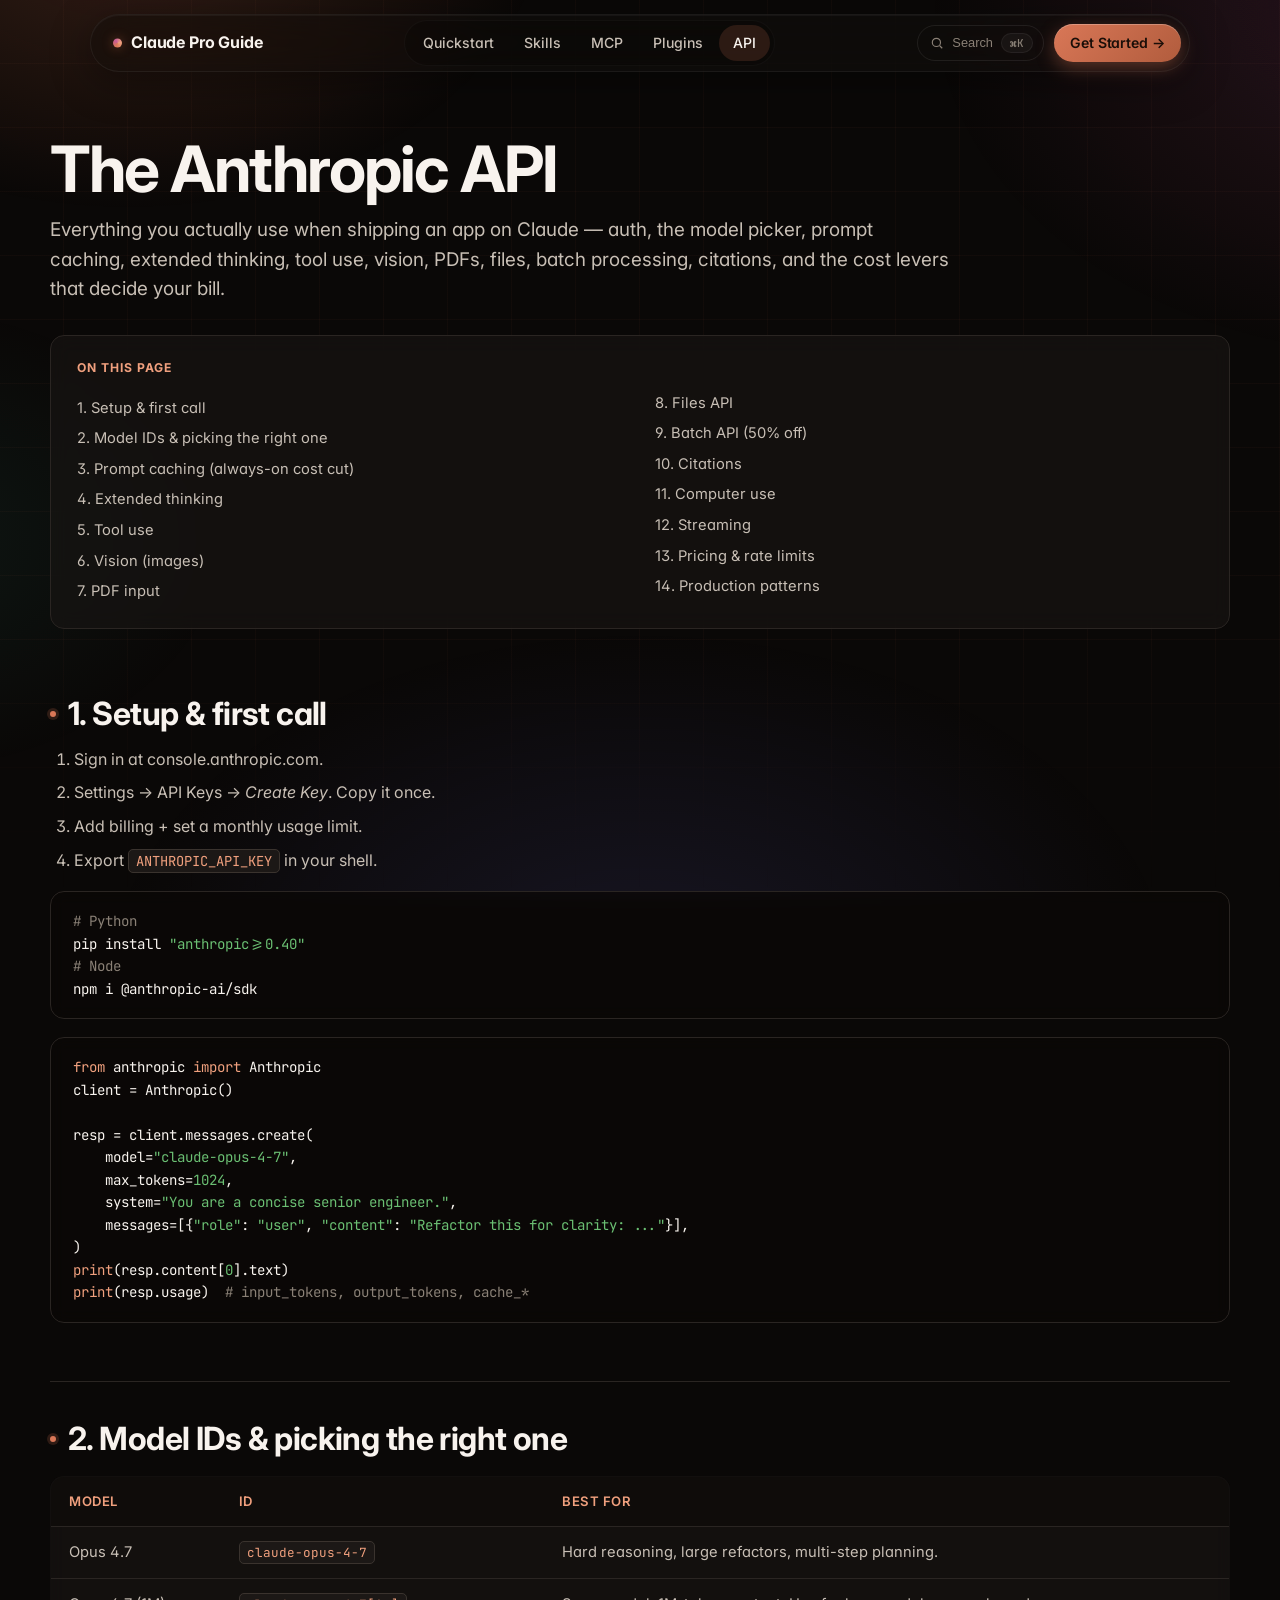
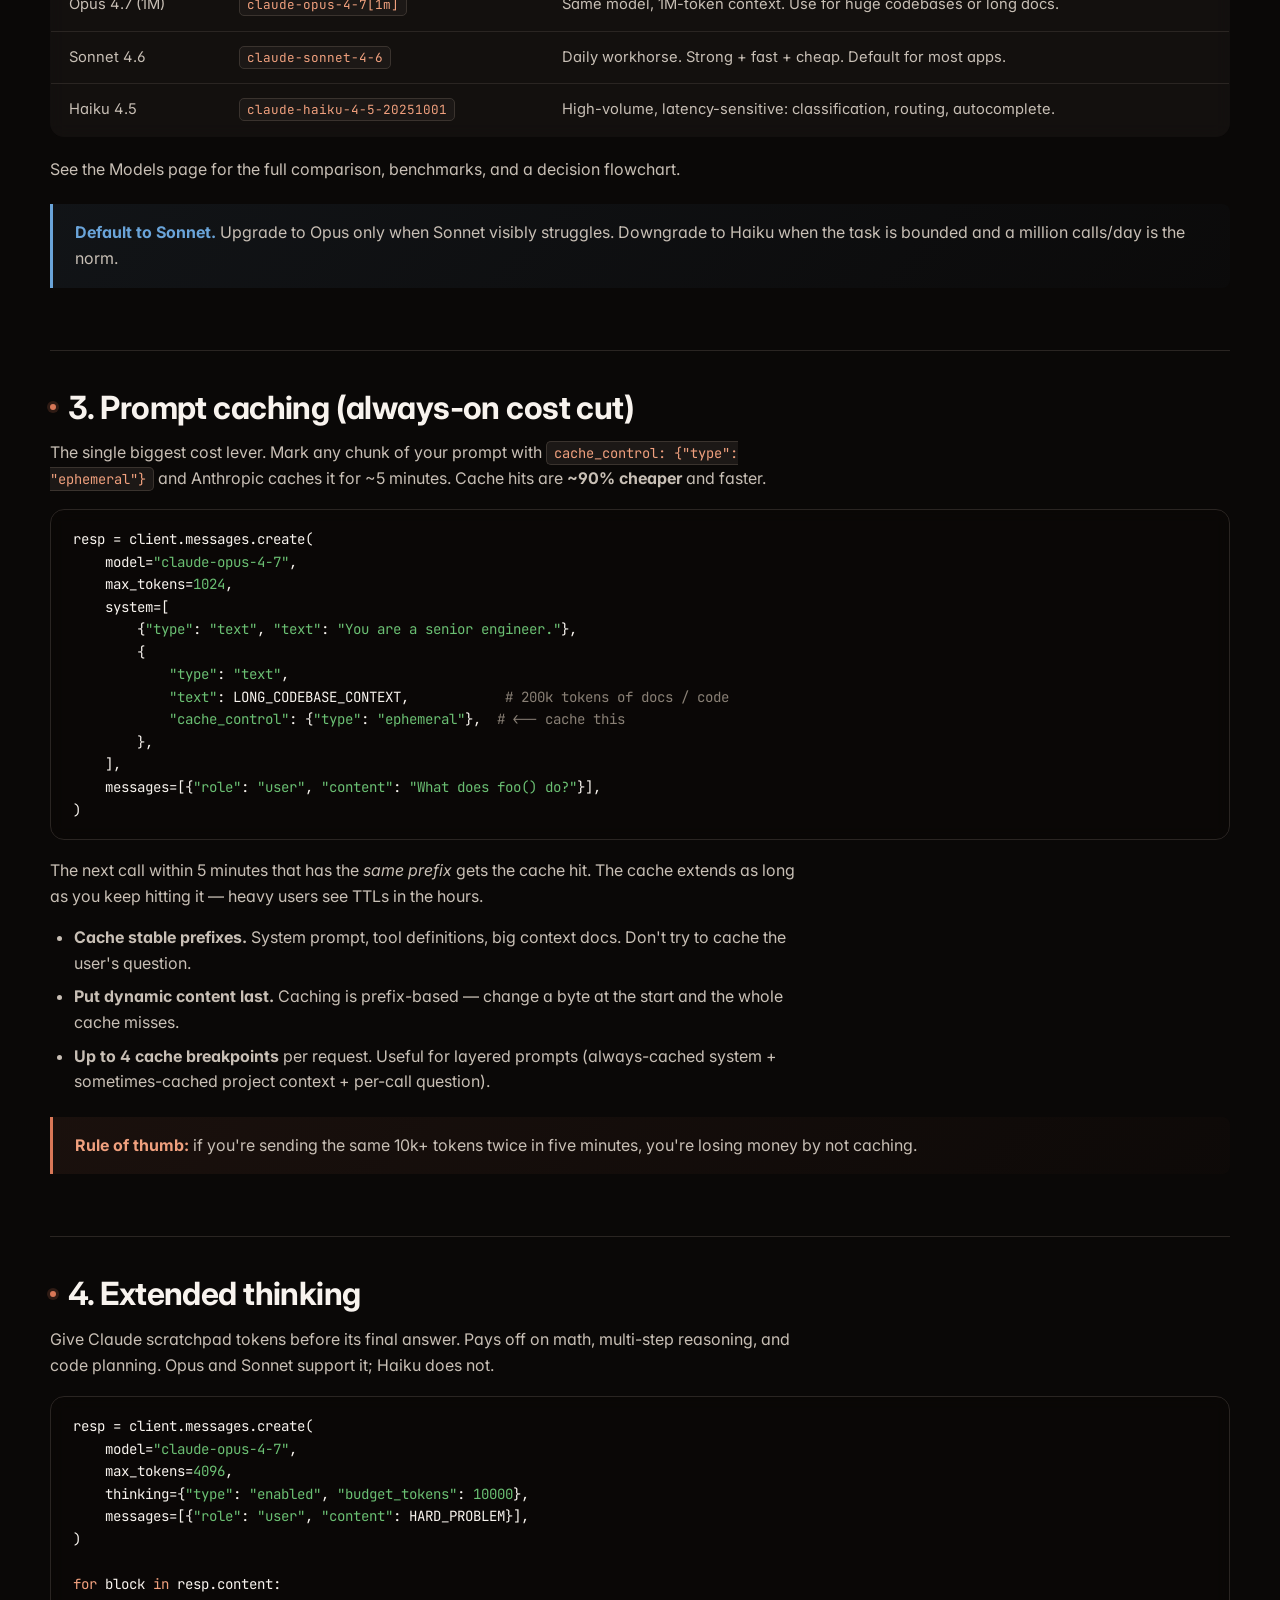
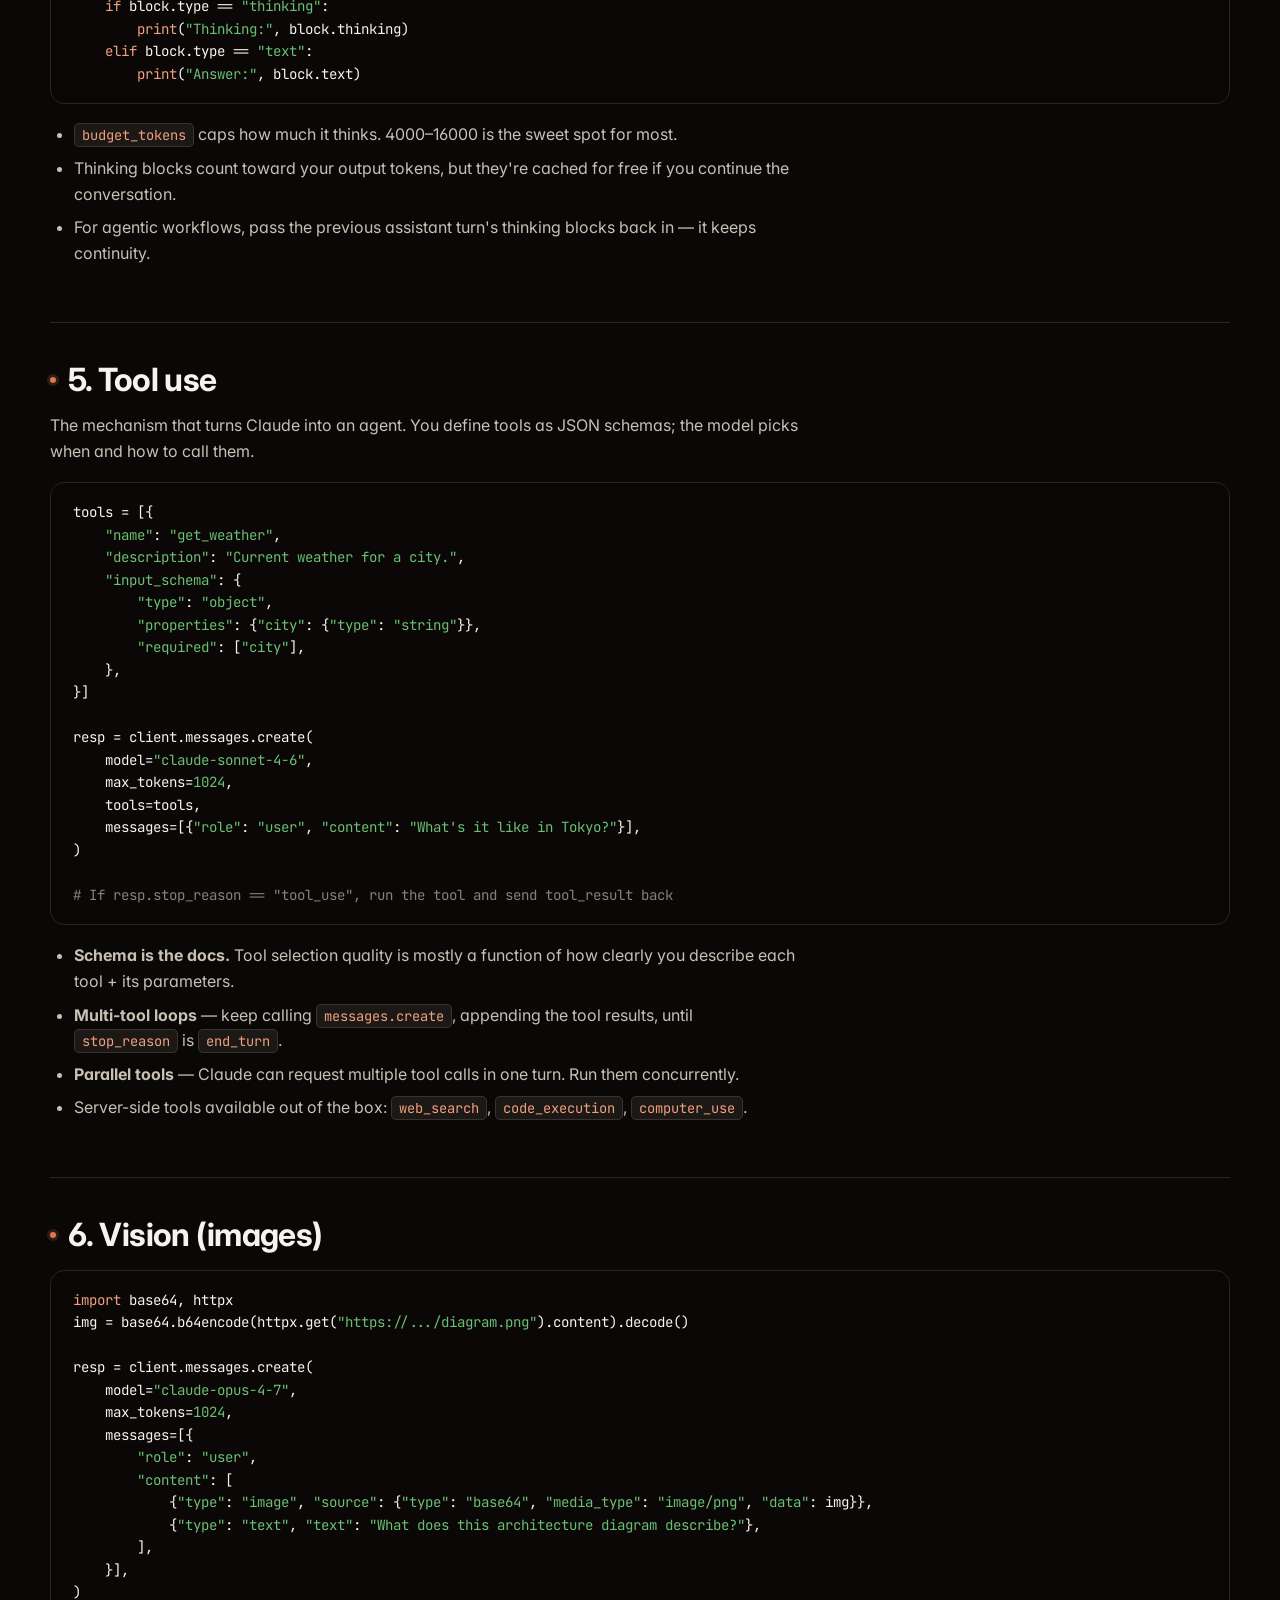
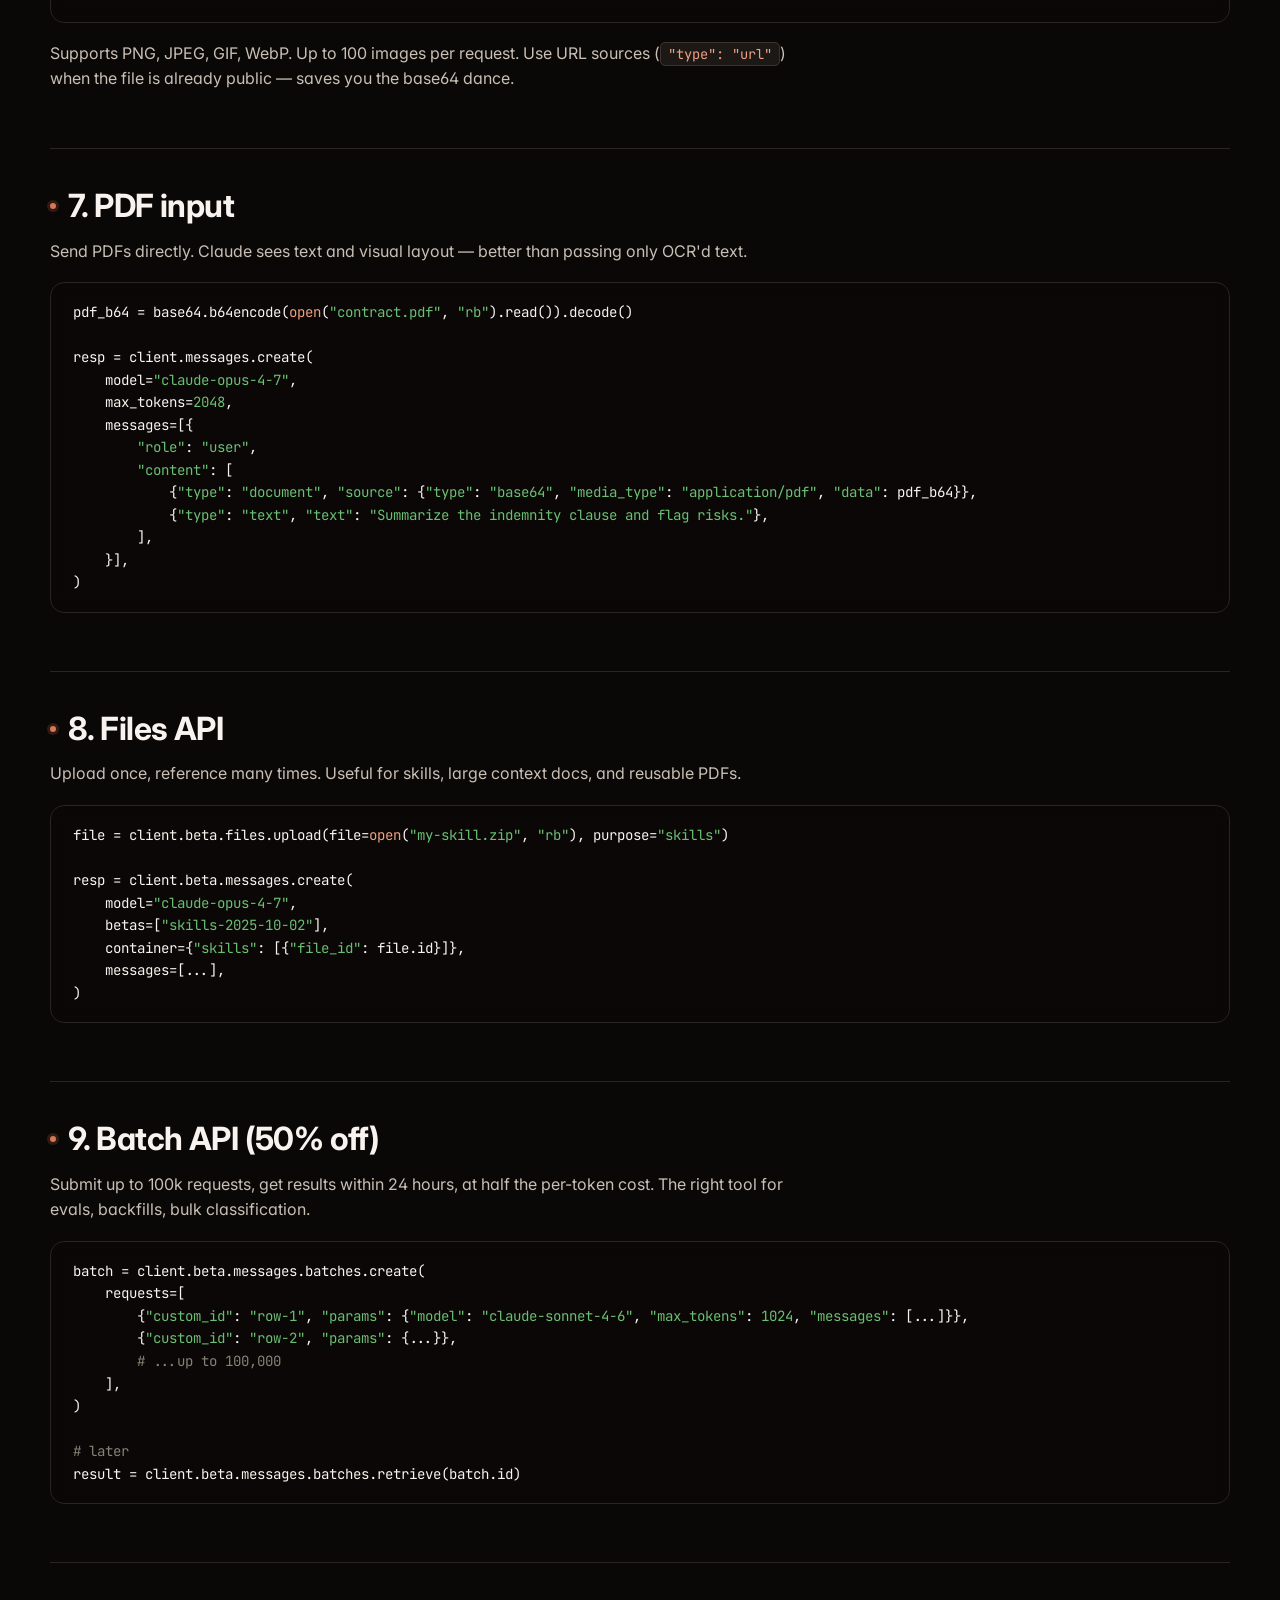
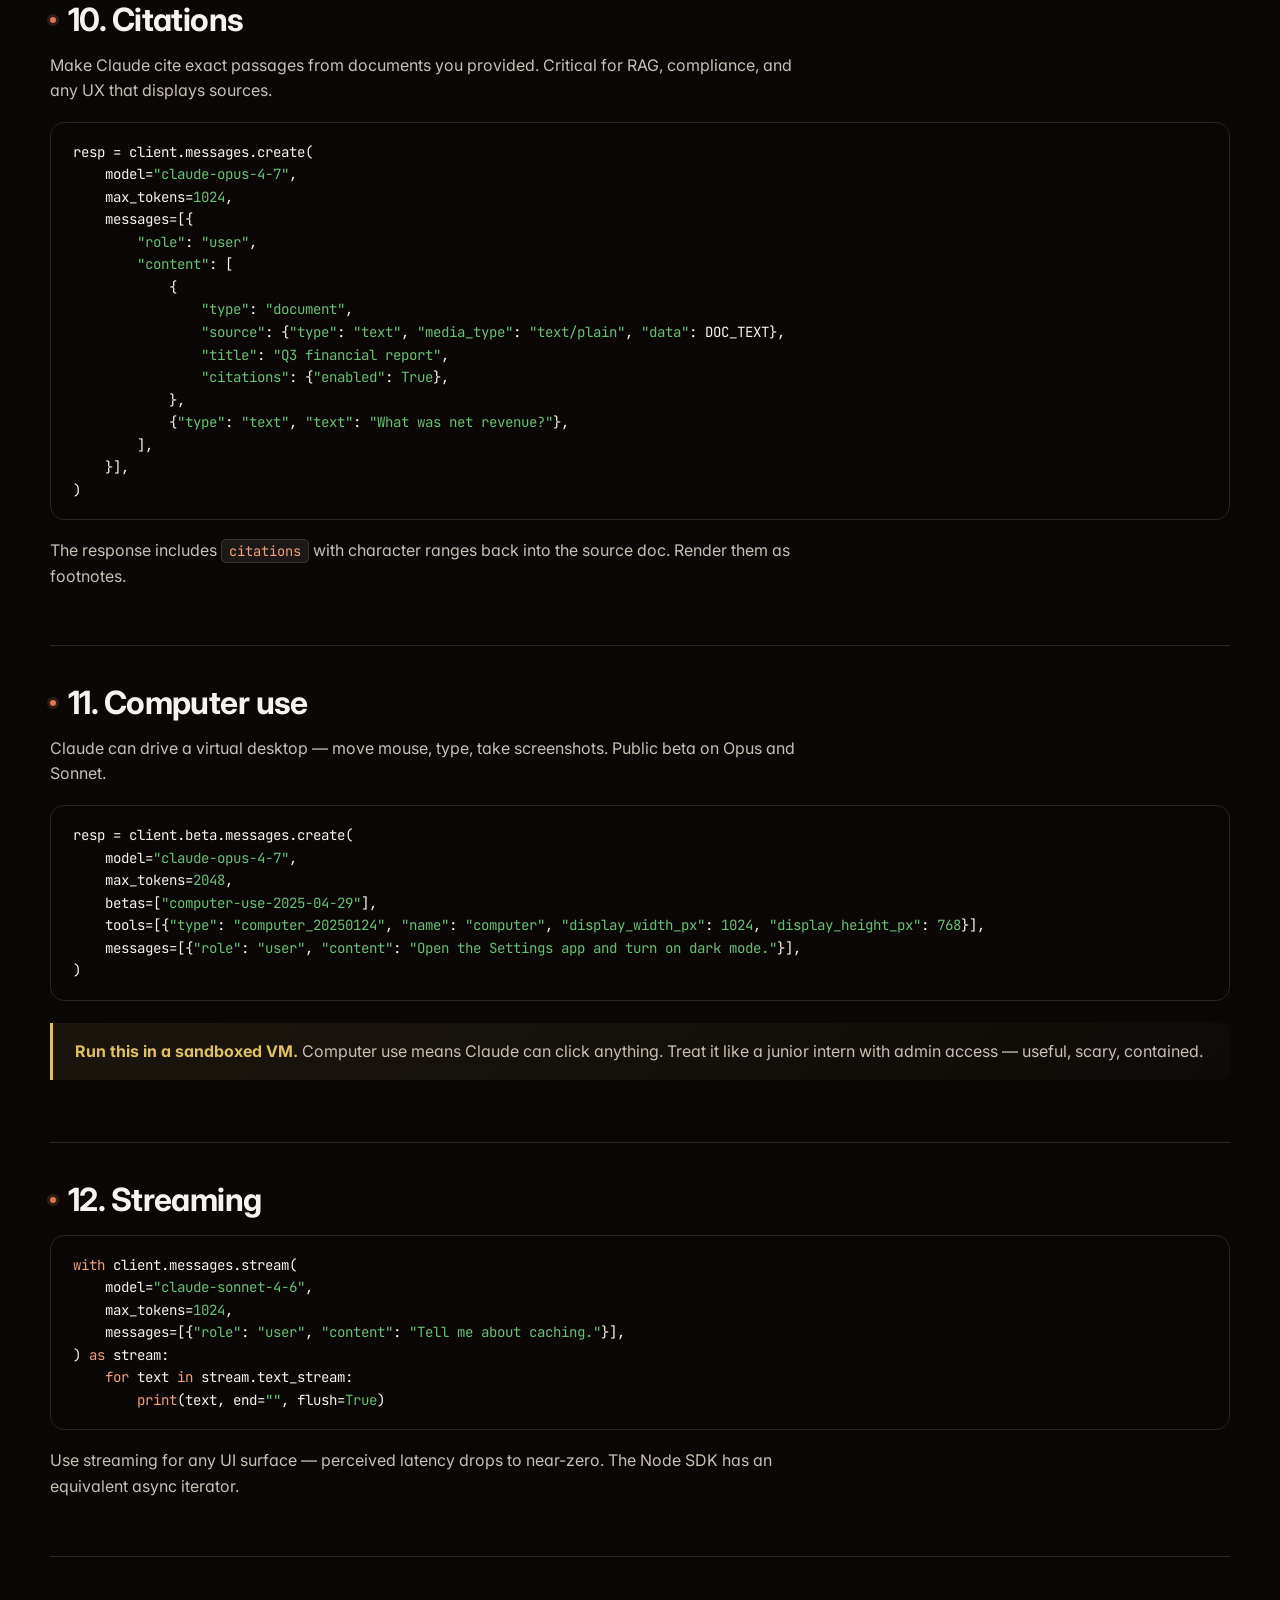
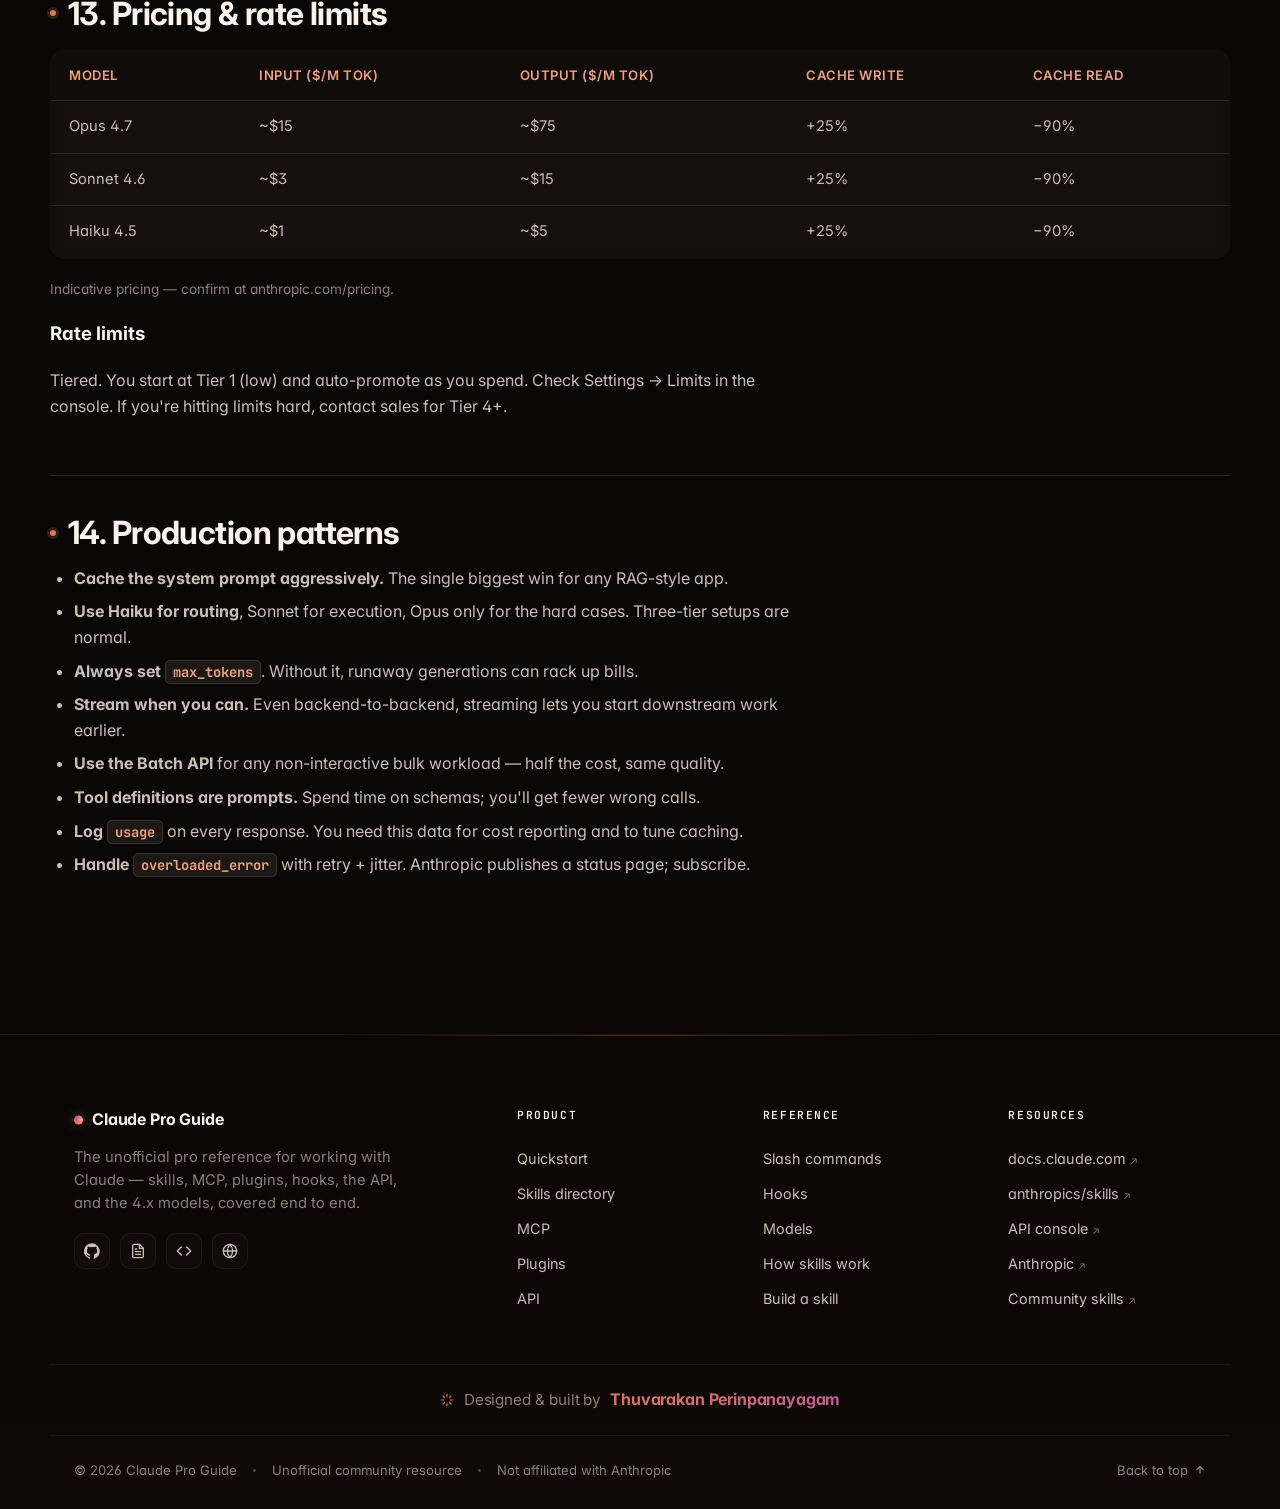
==== commit 4fbb36b6: "build by vommit" ====
--- a/api.html
+++ b/api.html
@@ -384,6 +384,12 @@
     </div>
   </div>
 
+  <div class="container footer-credit-line">
+    <svg class="credit-spark" viewBox="0 0 24 24" fill="none" stroke="currentColor" stroke-width="2" stroke-linecap="round" stroke-linejoin="round"><path d="M12 2v4M12 18v4M4.93 4.93l2.83 2.83M16.24 16.24l2.83 2.83M2 12h4M18 12h4M4.93 19.07l2.83-2.83M16.24 7.76l2.83-2.83"/></svg>
+    <span>Designed &amp; built by</span>
+    <span class="credit-name">Thuvarakan Perinpanayagam</span>
+  </div>
+
   <div class="container footer-bottom">
     <div class="footer-meta">
       <span>© 2026 Claude Pro Guide</span>
--- a/styles.css
+++ b/styles.css
@@ -1529,6 +1529,32 @@
   margin-left: 4px;
 }
 
+/* Designer credit line — author callout */
+.footer-credit-line {
+  display: flex; align-items: center; justify-content: center;
+  gap: 10px;
+  padding: 22px 0;
+  border-top: 1px solid rgba(255,255,255,.05);
+  font-size: .95rem;
+  color: var(--muted);
+  letter-spacing: -.005em;
+}
+.footer-credit-line .credit-spark {
+  width: 14px; height: 14px;
+  color: var(--accent);
+  flex-shrink: 0;
+}
+.footer-credit-line .credit-name {
+  background: linear-gradient(120deg, var(--accent) 0%, var(--aurora-2) 50%, var(--aurora-3) 100%);
+  background-size: 200% auto;
+  -webkit-background-clip: text; background-clip: text; color: transparent;
+  font-weight: 700;
+  letter-spacing: -.01em;
+  font-size: 1rem;
+  animation: gradient-shift 8s ease-in-out infinite;
+  white-space: nowrap;
+}
+
 .footer-bottom {
   display: flex;
   justify-content: space-between;
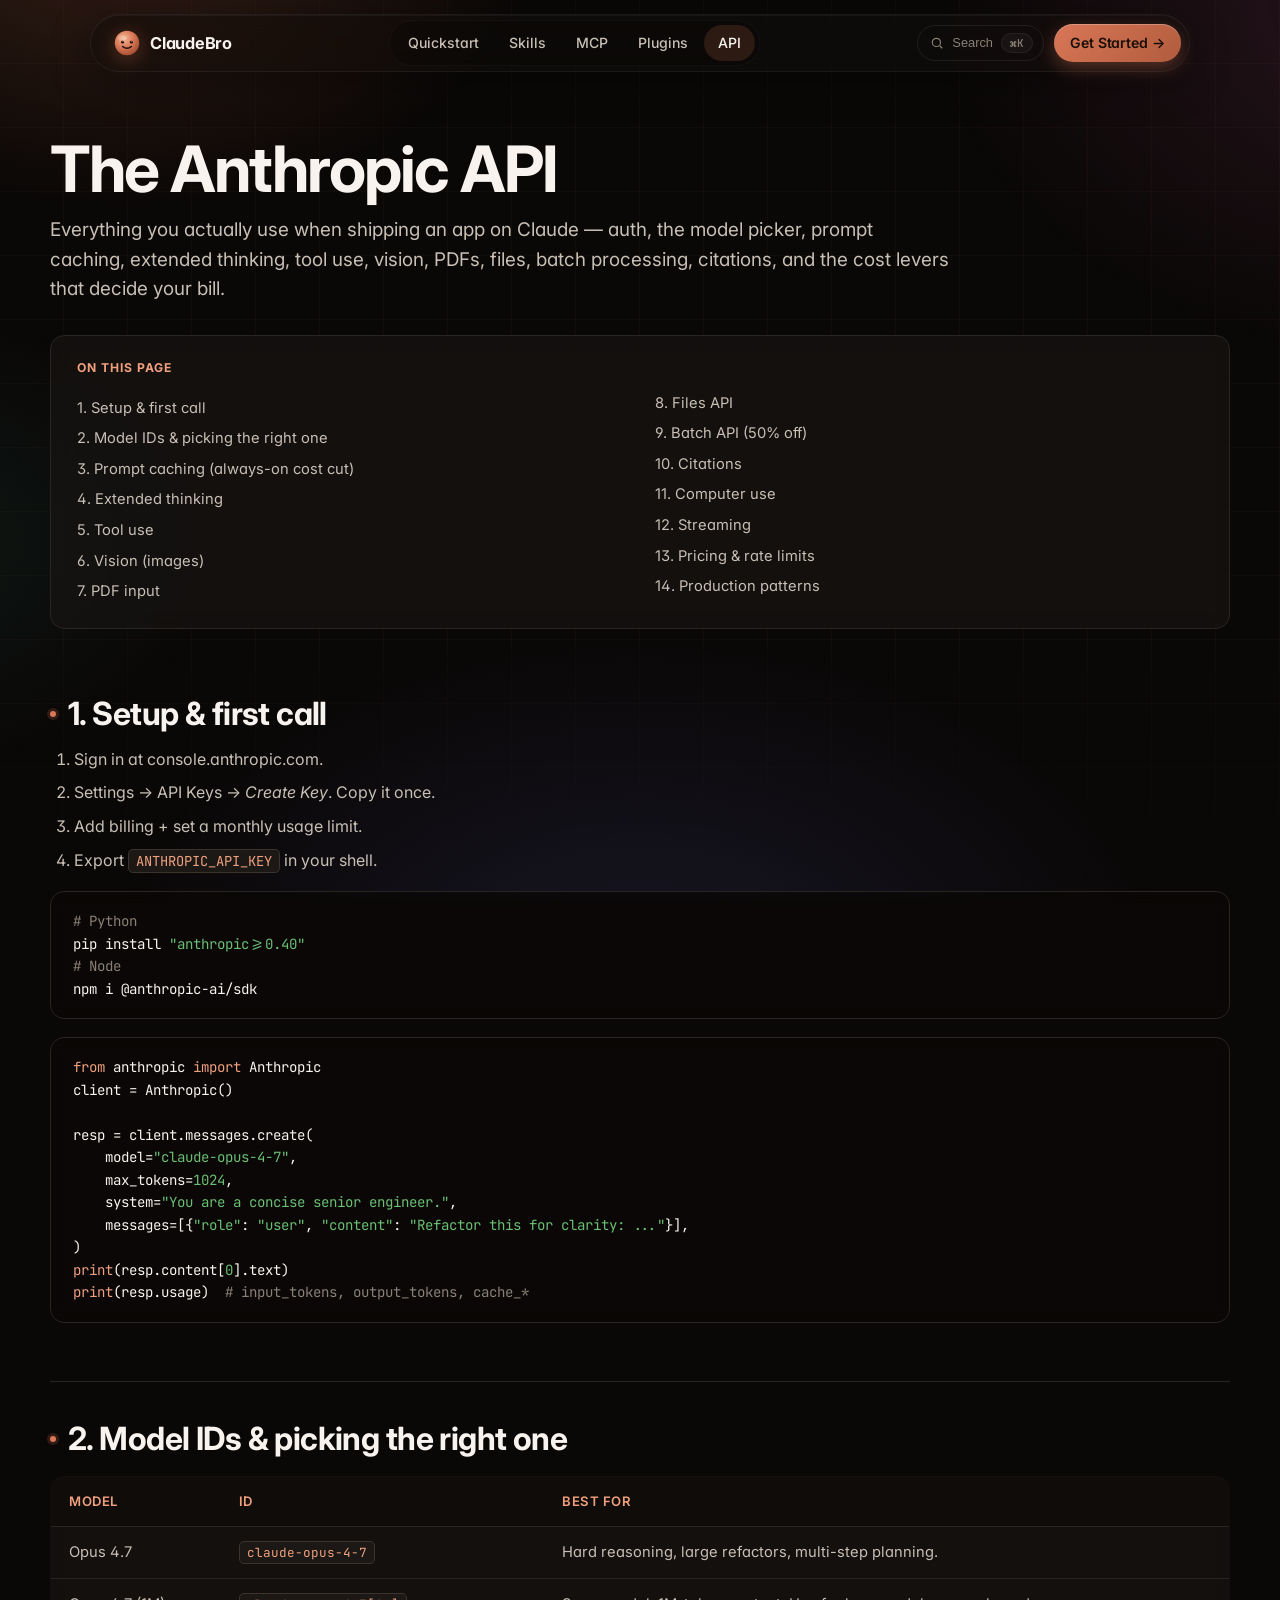
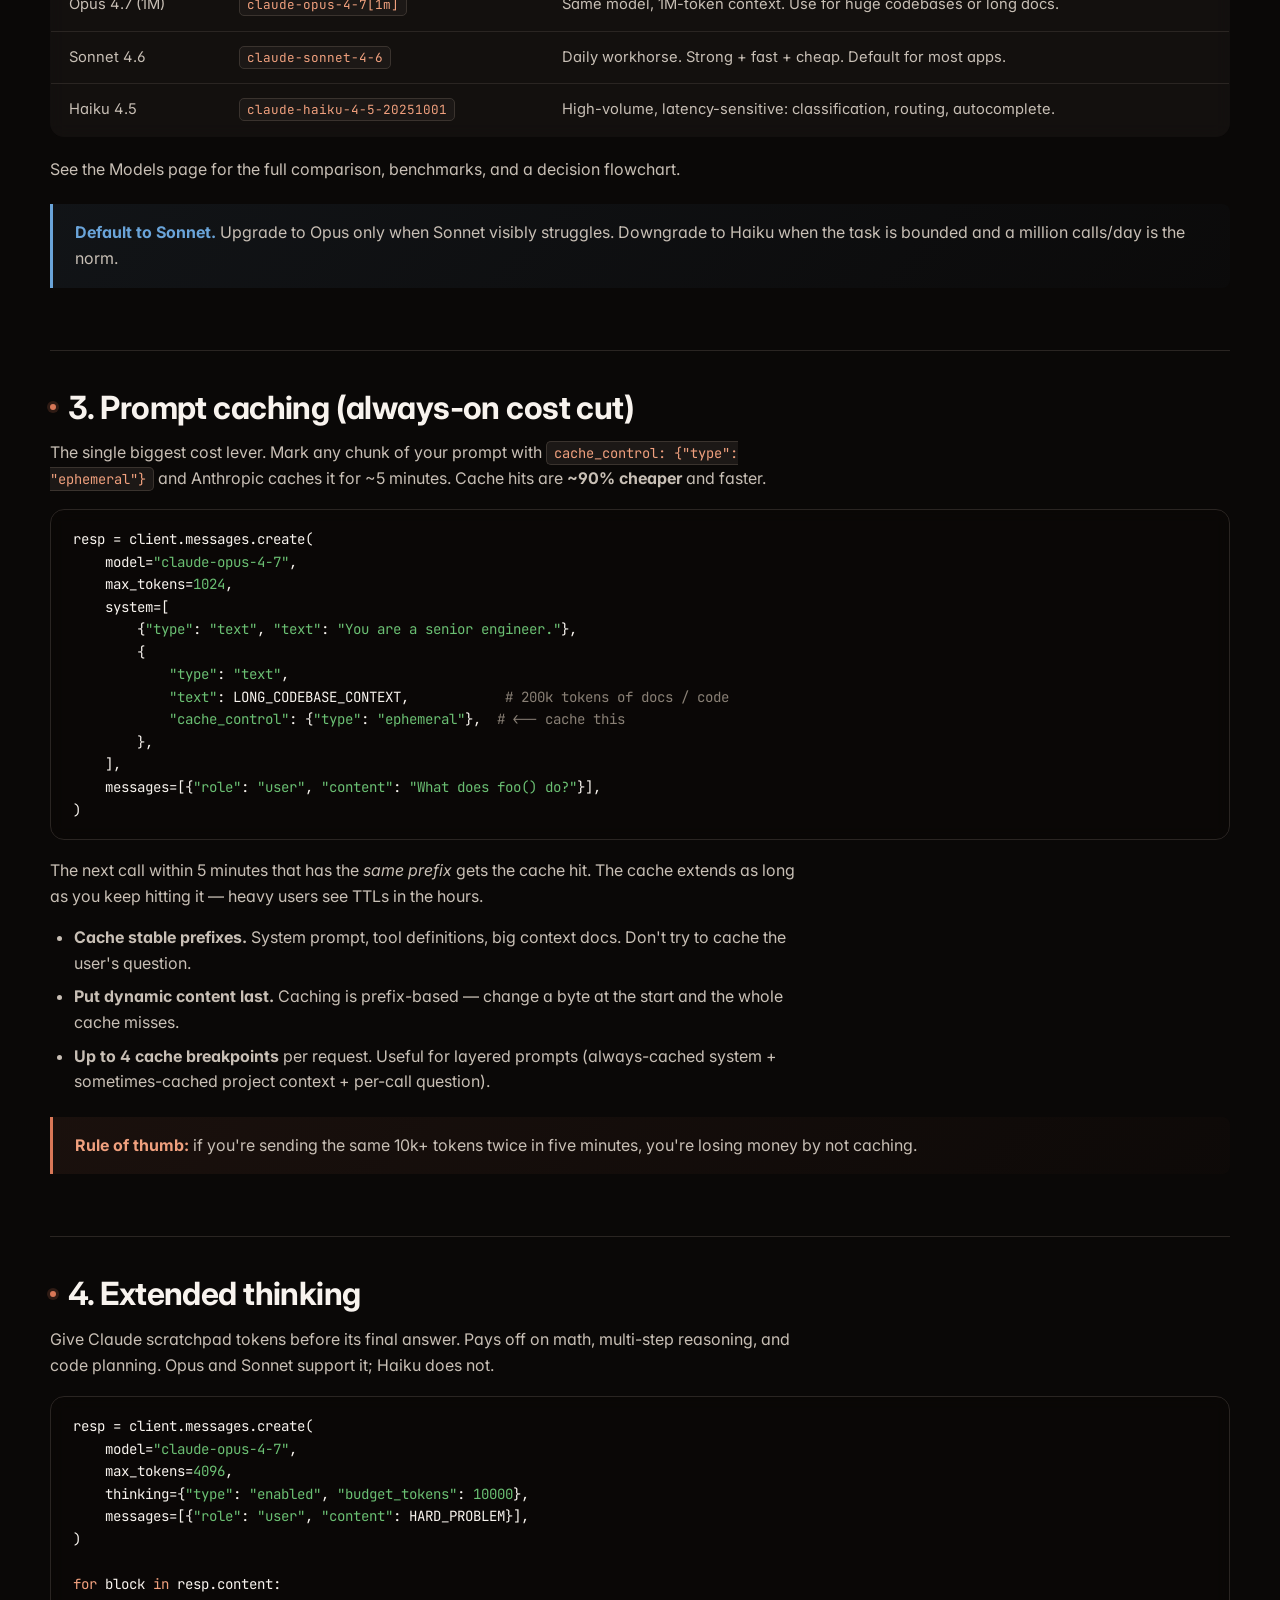
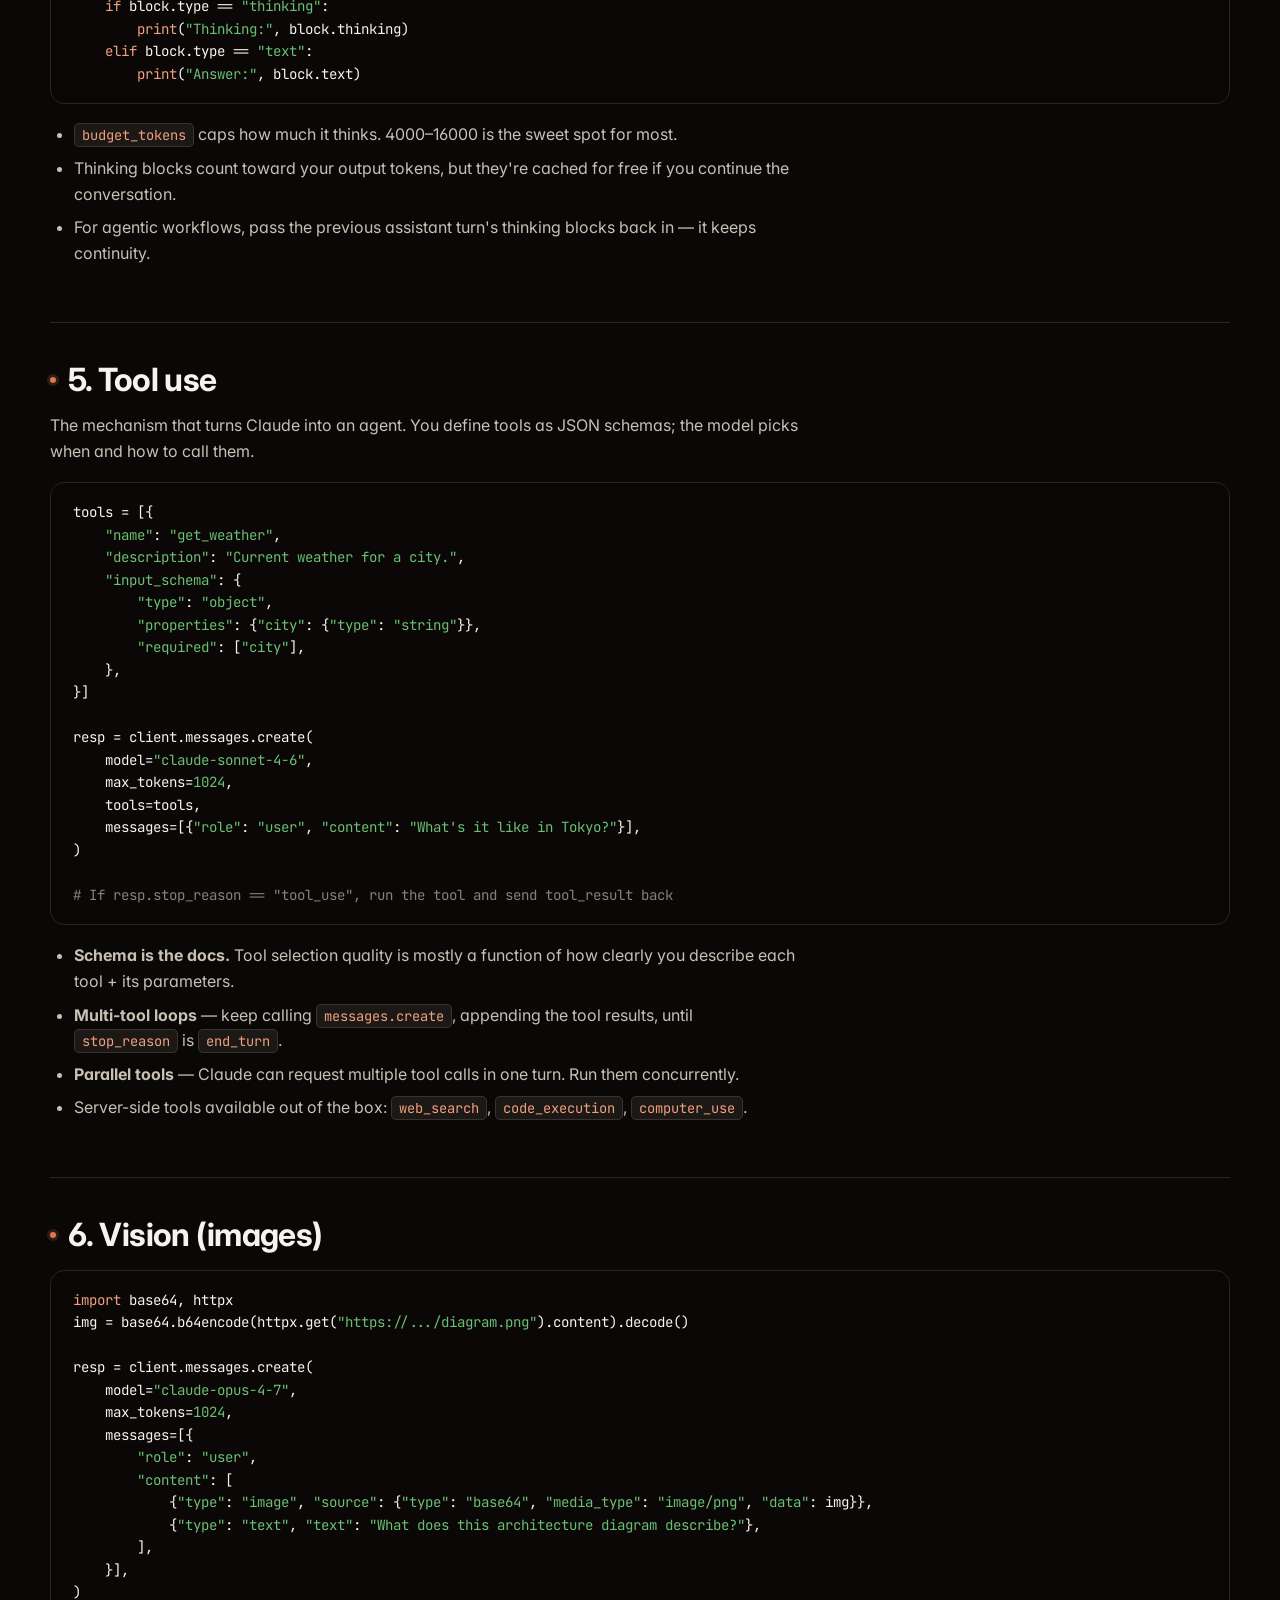
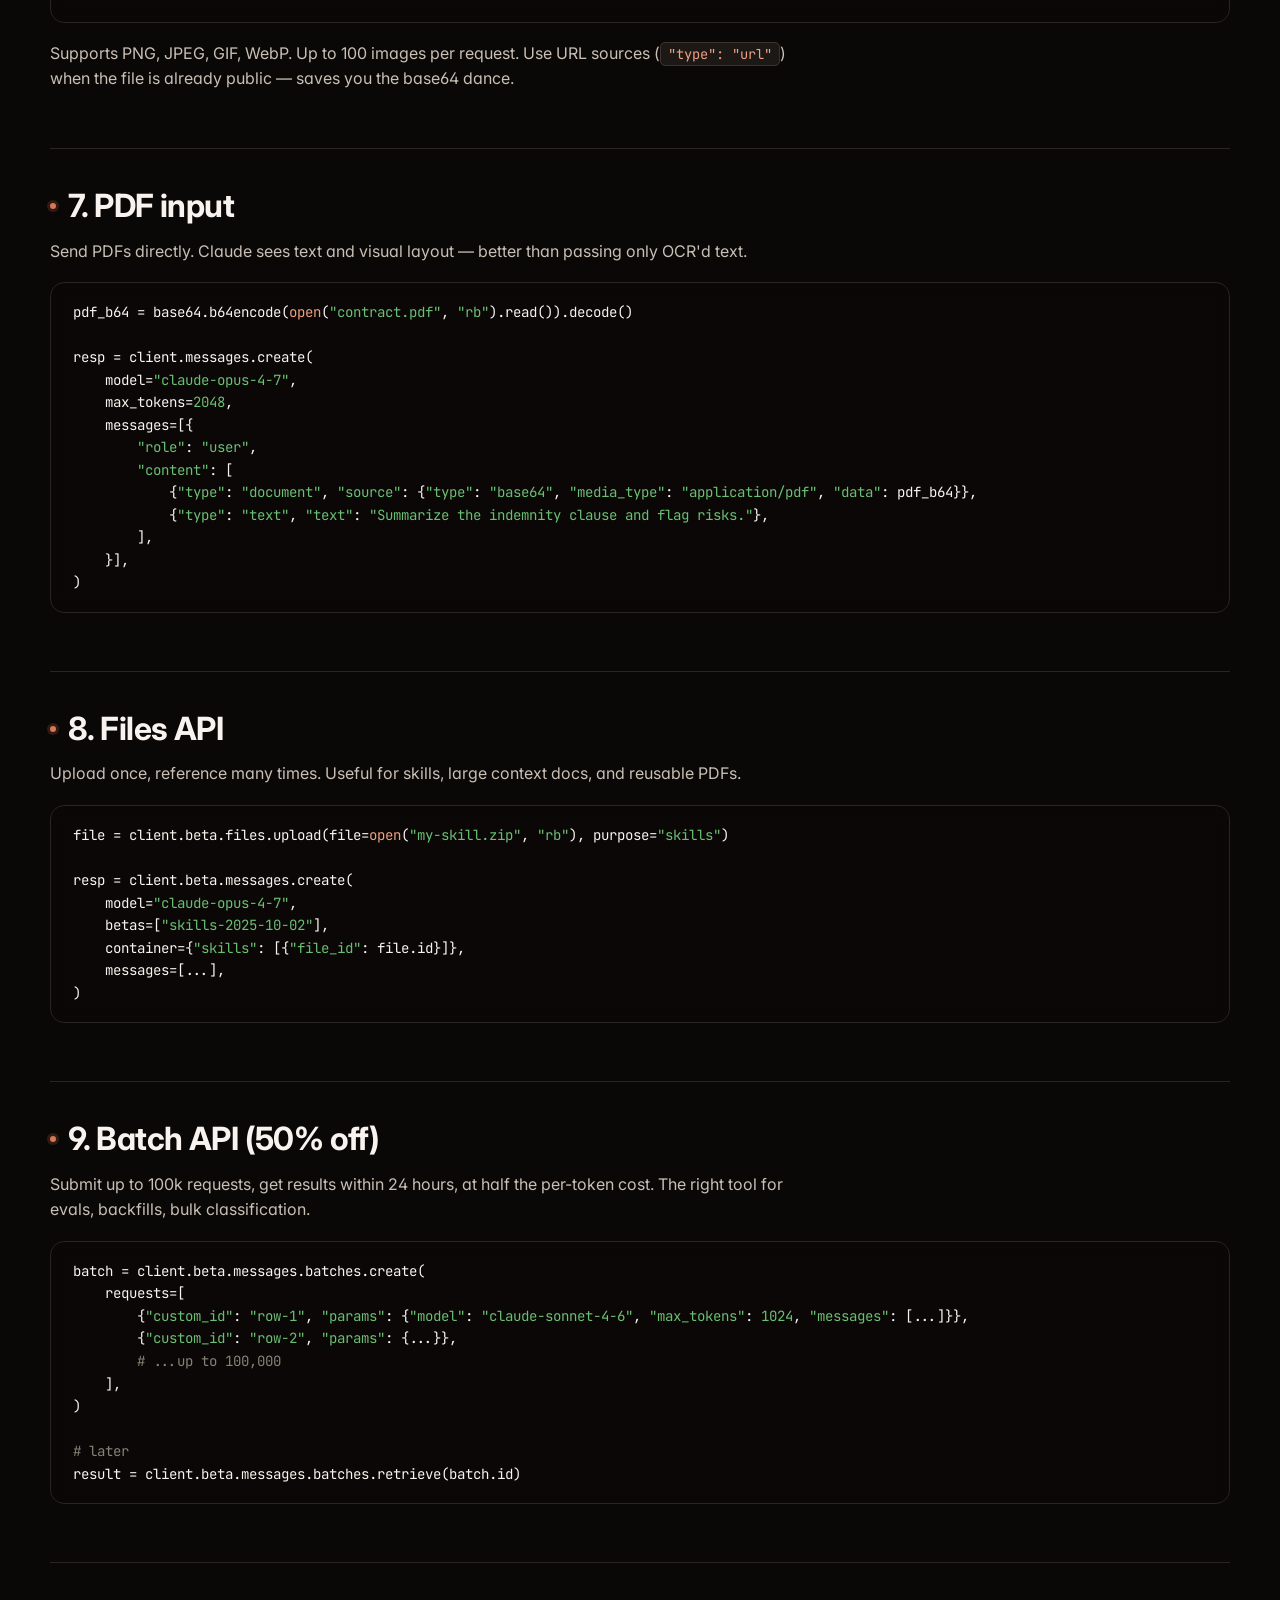
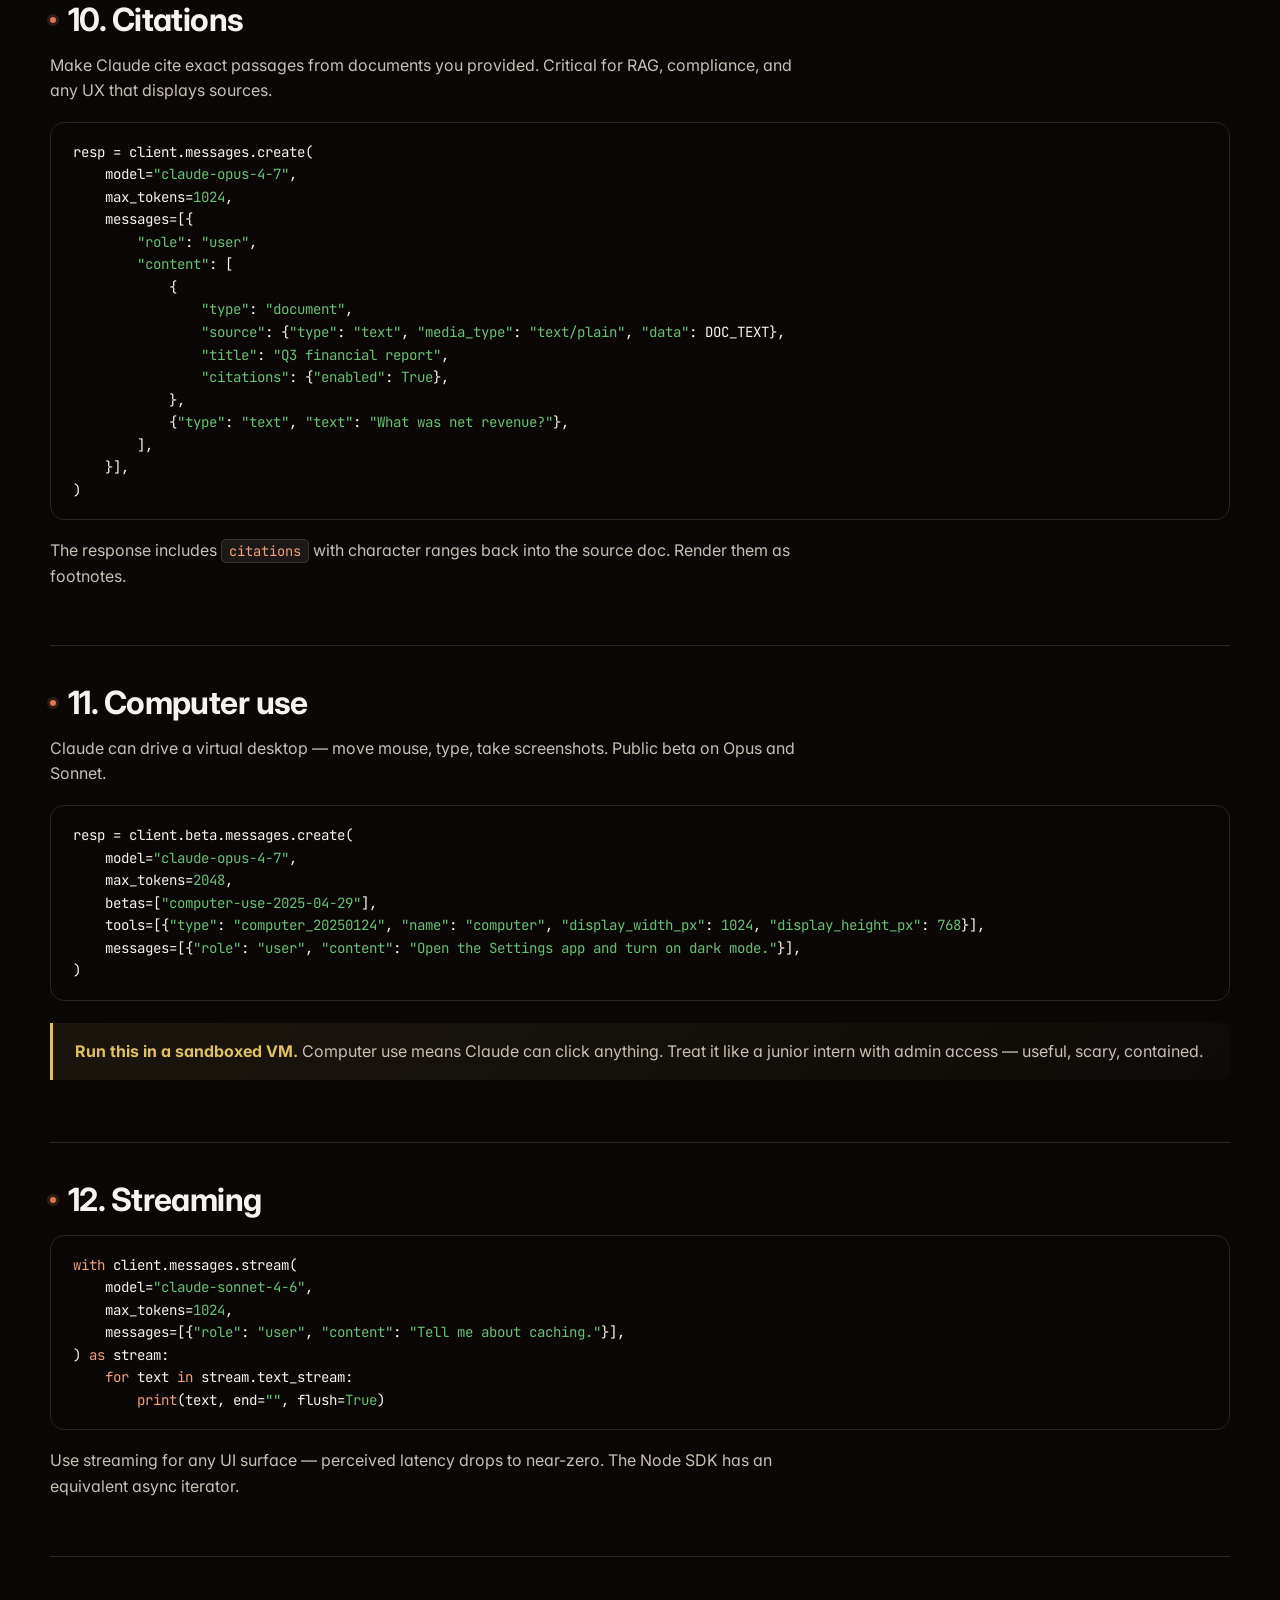
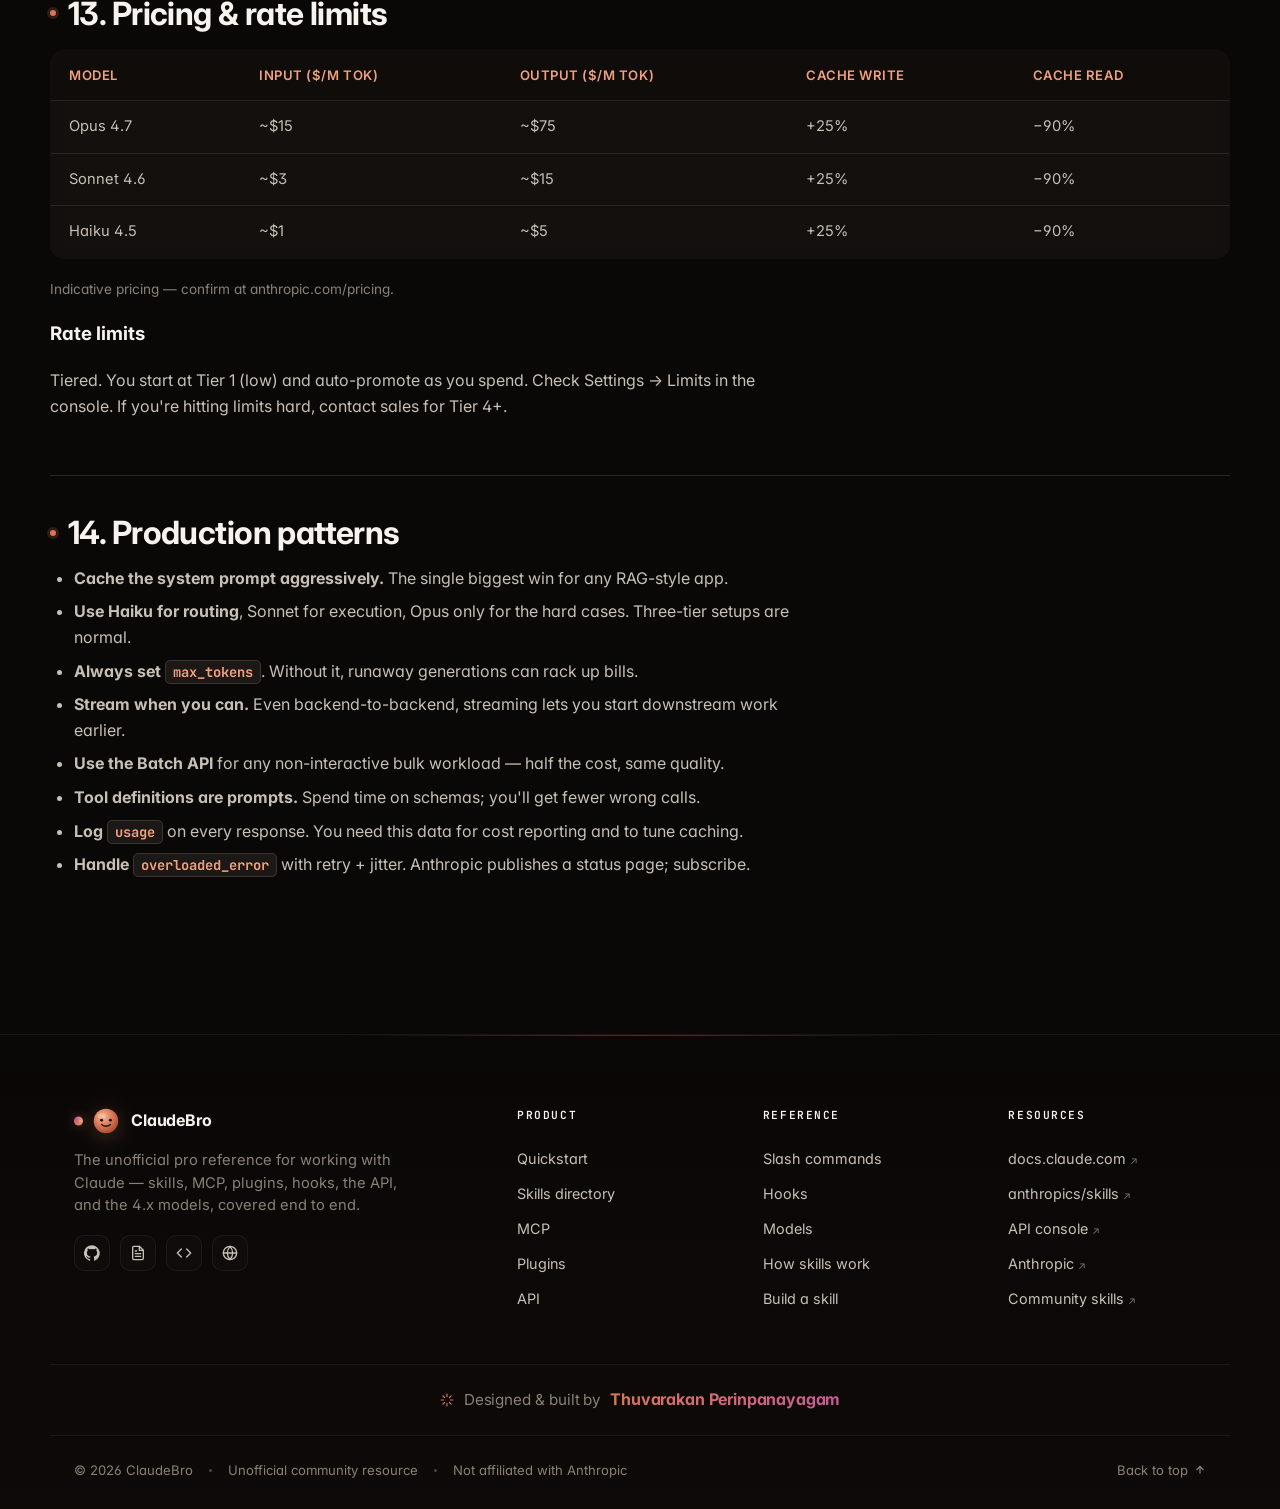
==== commit 08302916: "branding update" ====
--- a/api.html
+++ b/api.html
@@ -3,8 +3,60 @@
 <head>
 <meta charset="utf-8" />
 <meta name="viewport" content="width=device-width,initial-scale=1" />
-<title>API Guide — Claude Pro Guide</title>
-<meta name="description" content="Anthropic API end-to-end: auth, models, prompt caching, extended thinking, tool use, vision, PDFs, files, batch, citations, computer use, and pricing." />
+<title>Anthropic API Guide — Caching, thinking, tools, vision, batch, computer use</title>
+<meta name="description" content="Production Anthropic API guide: auth, model IDs, prompt caching (90% cheaper), extended thinking, tool use, vision, PDFs, files, batch (50% off), citations, computer use, pricing." />
+<meta name="keywords" content="Anthropic API, Claude API, prompt caching, extended thinking, tool use, Claude vision, batch API, computer use, claude-opus-4-7, claude-sonnet-4-6, claude-haiku-4-5" />
+<meta name="author" content="Thuvarakan Perinpanayagam" />
+<meta name="robots" content="index, follow, max-snippet:-1, max-image-preview:large, max-video-preview:-1" />
+<meta name="theme-color" content="#0a0807" media="(prefers-color-scheme: dark)" />
+<meta name="theme-color" content="#d97757" media="(prefers-color-scheme: light)" />
+<link rel="canonical" href="https://claudebro.xyz/api.html" />
+
+<!-- Favicons -->
+<link rel="icon" type="image/svg+xml" href="/favicon.svg" />
+<link rel="alternate icon" type="image/png" href="/favicon.svg" />
+<link rel="apple-touch-icon" href="/favicon.svg" />
+
+<!-- Open Graph -->
+<meta property="og:type" content="article" />
+<meta property="og:site_name" content="ClaudeBro" />
+<meta property="og:title" content="Anthropic API Guide — Caching, thinking, tools, vision, batch, computer use" />
+<meta property="og:description" content="Production Anthropic API guide: auth, model IDs, prompt caching (90% cheaper), extended thinking, tool use, vision, PDFs, files, batch (50% off), citations, computer use, pricing." />
+<meta property="og:url" content="https://claudebro.xyz/api.html" />
+<meta property="og:image" content="https://claudebro.xyz/og-image.svg" />
+<meta property="og:image:width" content="1200" />
+<meta property="og:image:height" content="630" />
+<meta property="og:image:alt" content="ClaudeBro — A-to-Z reference for Claude" />
+<meta property="og:locale" content="en_US" />
+
+<!-- Twitter Card -->
+<meta name="twitter:card" content="summary_large_image" />
+<meta name="twitter:title" content="Anthropic API Guide — Caching, thinking, tools, vision, batch, computer use" />
+<meta name="twitter:description" content="Production Anthropic API guide: auth, model IDs, prompt caching (90% cheaper), extended thinking, tool use, vision, PDFs, files, batch (50% off), citations, computer use, pricing." />
+<meta name="twitter:image" content="https://claudebro.xyz/og-image.svg" />
+<meta name="twitter:image:alt" content="ClaudeBro" />
+
+<script type="application/ld+json">
+{
+  "@context": "https://schema.org",
+  "@type": "TechArticle",
+  "headline": "Anthropic API Guide",
+  "description": "Production Anthropic API guide: auth, model IDs, prompt caching (90% cheaper), extended thinking, tool use, vision, PDFs, files, batch (50% off), citations, computer use, pricing.",
+  "url": "https://claudebro.xyz/api.html",
+  "image": "https://claudebro.xyz/og-image.svg",
+  "author": {
+    "@type": "Person",
+    "name": "Thuvarakan Perinpanayagam"
+  },
+  "publisher": {
+    "@type": "Person",
+    "name": "Thuvarakan Perinpanayagam"
+  },
+  "datePublished": "2026-05-22",
+  "dateModified": "2026-05-22",
+  "inLanguage": "en-US"
+}
+</script>
 <link rel="stylesheet" href="styles.css" />
 <link rel="preconnect" href="https://fonts.googleapis.com" />
 <link rel="preconnect" href="https://fonts.gstatic.com" crossorigin />
@@ -16,7 +68,25 @@
 
 <header class="topbar">
   <div class="container nav">
-    <a href="index.html" class="brand"><span class="brand-text">Claude Pro Guide</span></a>
+    <a href="index.html" class="brand">
+      <svg class="brand-logo" viewBox="0 0 32 32" aria-hidden="true">
+        <defs>
+          <radialGradient id="bf-api-nav" cx="38%" cy="32%" r="70%">
+            <stop offset="0%" stop-color="#f5b692"/>
+            <stop offset="55%" stop-color="#d97757"/>
+            <stop offset="100%" stop-color="#a64f33"/>
+          </radialGradient>
+        </defs>
+        <circle cx="16" cy="16" r="14" fill="url(#bf-api-nav)"/>
+        <ellipse cx="11" cy="10" rx="5" ry="3" fill="#fff" opacity=".22"/>
+        <circle cx="11" cy="15" r="1.7" fill="#1a0e08"/>
+        <circle cx="11.4" cy="14.5" r="0.5" fill="#fff"/>
+        <circle cx="21" cy="15" r="1.7" fill="#1a0e08"/>
+        <circle cx="21.4" cy="14.5" r="0.5" fill="#fff"/>
+        <path d="M11 20 Q16 24 21 20" stroke="#1a0e08" stroke-width="1.7" fill="none" stroke-linecap="round"/>
+      </svg>
+      <span class="brand-text">ClaudeBro</span>
+    </a>
     <nav class="nav-links">
       <a href="quickstart.html"><span>Quickstart</span></a>
       <a href="directory.html"><span>Skills</span></a>
@@ -337,7 +407,21 @@
   <div class="container footer-grid">
     <div class="footer-brand">
       <div class="footer-logo">
-        <strong>Claude Pro Guide</strong>
+        <svg class="footer-logo-mark" viewBox="0 0 32 32" aria-hidden="true">
+          <defs>
+            <radialGradient id="bf-api-foot" cx="38%" cy="32%" r="70%">
+              <stop offset="0%" stop-color="#f5b692"/>
+              <stop offset="55%" stop-color="#d97757"/>
+              <stop offset="100%" stop-color="#a64f33"/>
+            </radialGradient>
+          </defs>
+          <circle cx="16" cy="16" r="14" fill="url(#bf-api-foot)"/>
+          <ellipse cx="11" cy="10" rx="5" ry="3" fill="#fff" opacity=".22"/>
+          <circle cx="11" cy="15" r="1.7" fill="#1a0e08"/>
+          <circle cx="21" cy="15" r="1.7" fill="#1a0e08"/>
+          <path d="M11 20 Q16 24 21 20" stroke="#1a0e08" stroke-width="1.7" fill="none" stroke-linecap="round"/>
+        </svg>
+        <strong>ClaudeBro</strong>
       </div>
       <p>The unofficial pro reference for working with Claude — skills, MCP, plugins, hooks, the API, and the 4.x models, covered end to end.</p>
       <div class="footer-social">
@@ -392,7 +476,7 @@
 
   <div class="container footer-bottom">
     <div class="footer-meta">
-      <span>© 2026 Claude Pro Guide</span>
+      <span>© 2026 ClaudeBro</span>
       <span class="sep"></span>
       <span>Unofficial community resource</span>
       <span class="sep"></span>
--- a/styles.css
+++ b/styles.css
@@ -89,7 +89,6 @@
 .btn-primary:focus-visible, .cta:focus-visible, .filter-btn:focus-visible {
   box-shadow: 0 0 0 4px rgba(217,119,87,.3), 0 6px 18px rgba(217,119,87,.35);
 }
-.search-bar:focus-within { /* already styled */ }
 /* visually-hidden helper for labels */
 .sr-only {
   position: absolute; width: 1px; height: 1px; padding: 0; margin: -1px;
@@ -1308,28 +1307,43 @@
   align-items: center;
 }
 
-/* Brand without the C mark — gets a wordmark treatment */
+/* ClaudeBro mascot logo + wordmark */
 .brand {
   display: inline-flex; align-items: center;
-  gap: 0;
+  gap: 9px;
   font-weight: 700;
-  font-size: 1rem;
-  letter-spacing: -.01em;
+  font-size: 1.02rem;
+  letter-spacing: -.015em;
   white-space: nowrap;
   position: relative;
-  padding-left: 18px;
-}
-.brand::before {
-  content: "";
-  position: absolute;
-  left: 0; top: 50%;
-  width: 9px; height: 9px;
-  border-radius: 50%;
-  transform: translateY(-50%);
-  background: conic-gradient(from 200deg at 50% 50%, var(--accent), var(--aurora-2), var(--accent-2), var(--accent));
-  box-shadow: 0 0 12px rgba(217,119,87,.45);
+}
+.brand::before { content: none; }      /* kill the old dot */
+.brand-logo {
+  width: 28px; height: 28px;
+  flex-shrink: 0;
+  filter: drop-shadow(0 4px 10px rgba(217,119,87,.35));
+  transition: transform .45s var(--framer-spring);
+}
+.brand:hover .brand-logo {
+  transform: rotate(-12deg) scale(1.1);
 }
 .brand-text { color: var(--text); }
+
+/* Footer logo variant */
+.footer-logo {
+  display: inline-flex; align-items: center; gap: 10px;
+  margin-bottom: 14px;
+  padding-left: 0;        /* override the old dot offset */
+}
+.footer-logo::before { content: none; }
+.footer-logo-mark {
+  width: 28px; height: 28px;
+  filter: drop-shadow(0 4px 10px rgba(217,119,87,.3));
+  transition: transform .45s var(--framer-spring);
+}
+.footer-brand:hover .footer-logo-mark {
+  transform: rotate(8deg) scale(1.05);
+}
 
 /* Nav links centered inside the pill */
 .topbar .nav-links {
